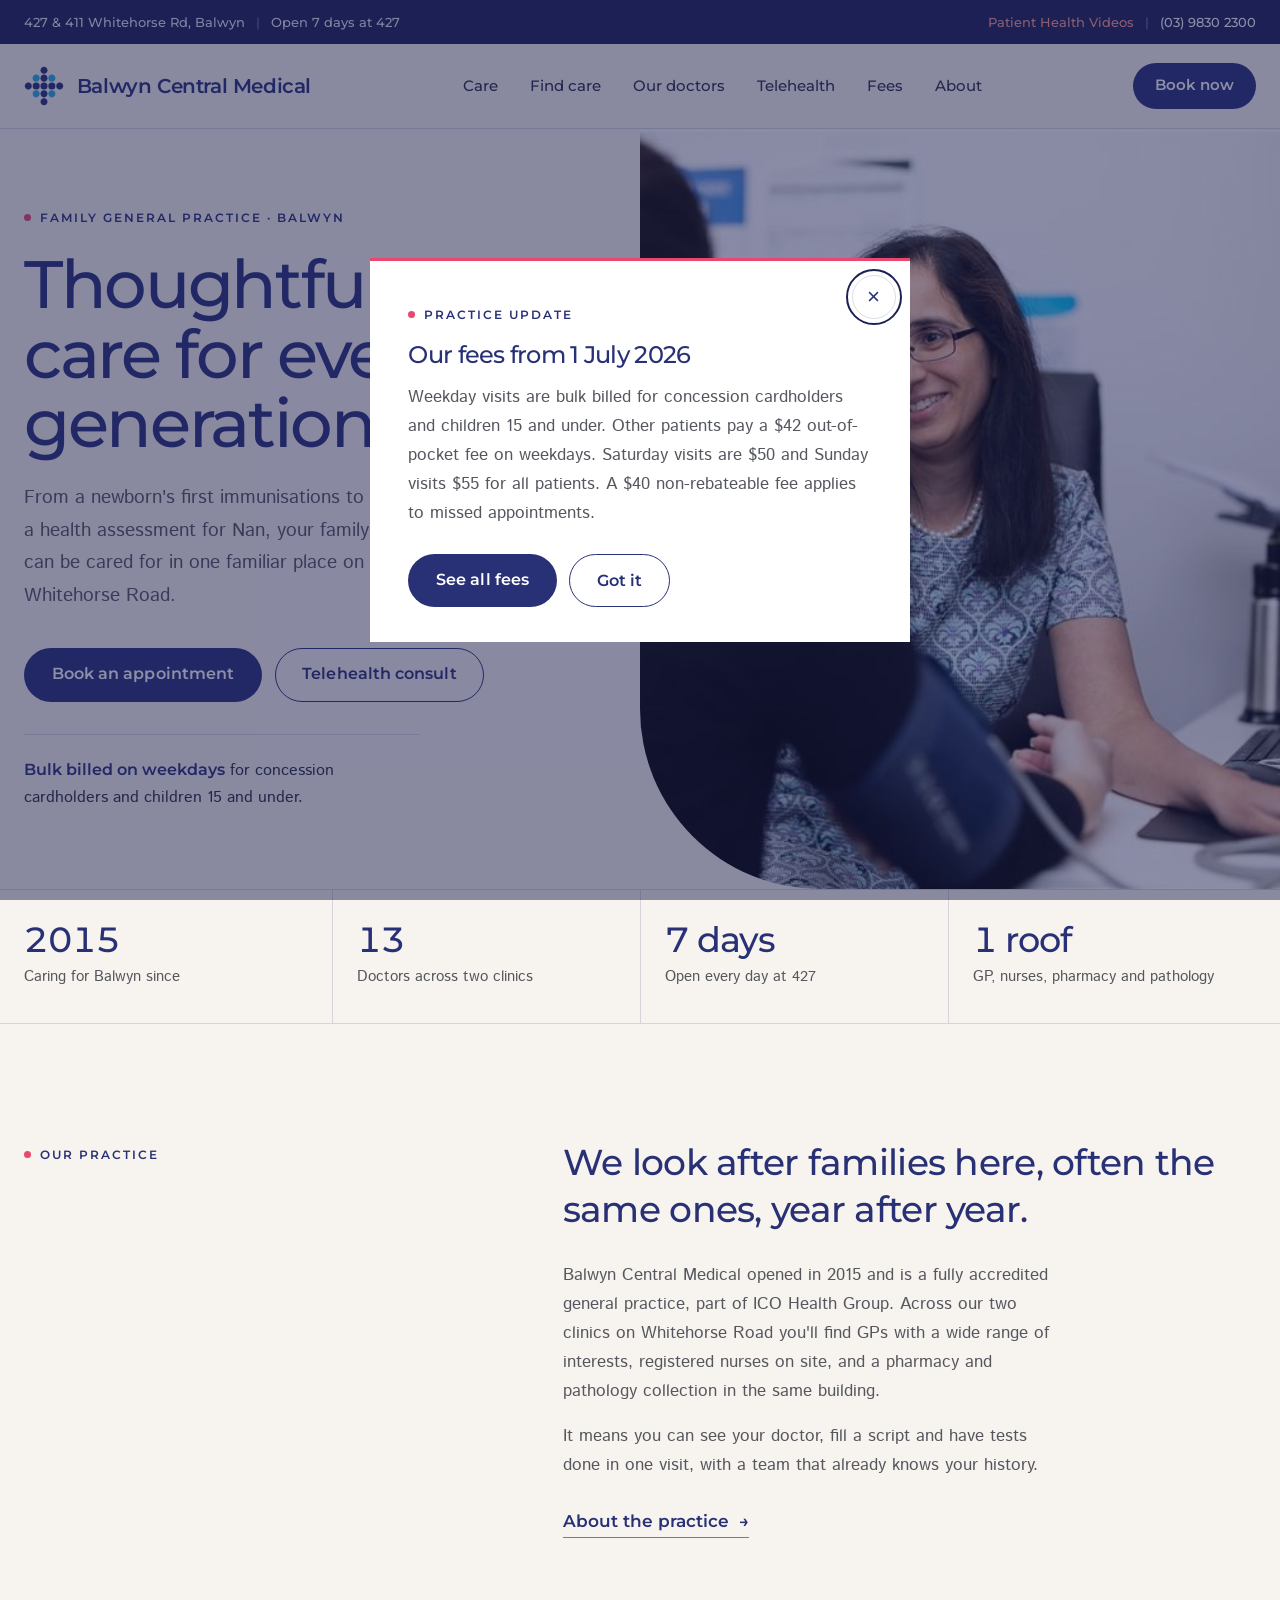
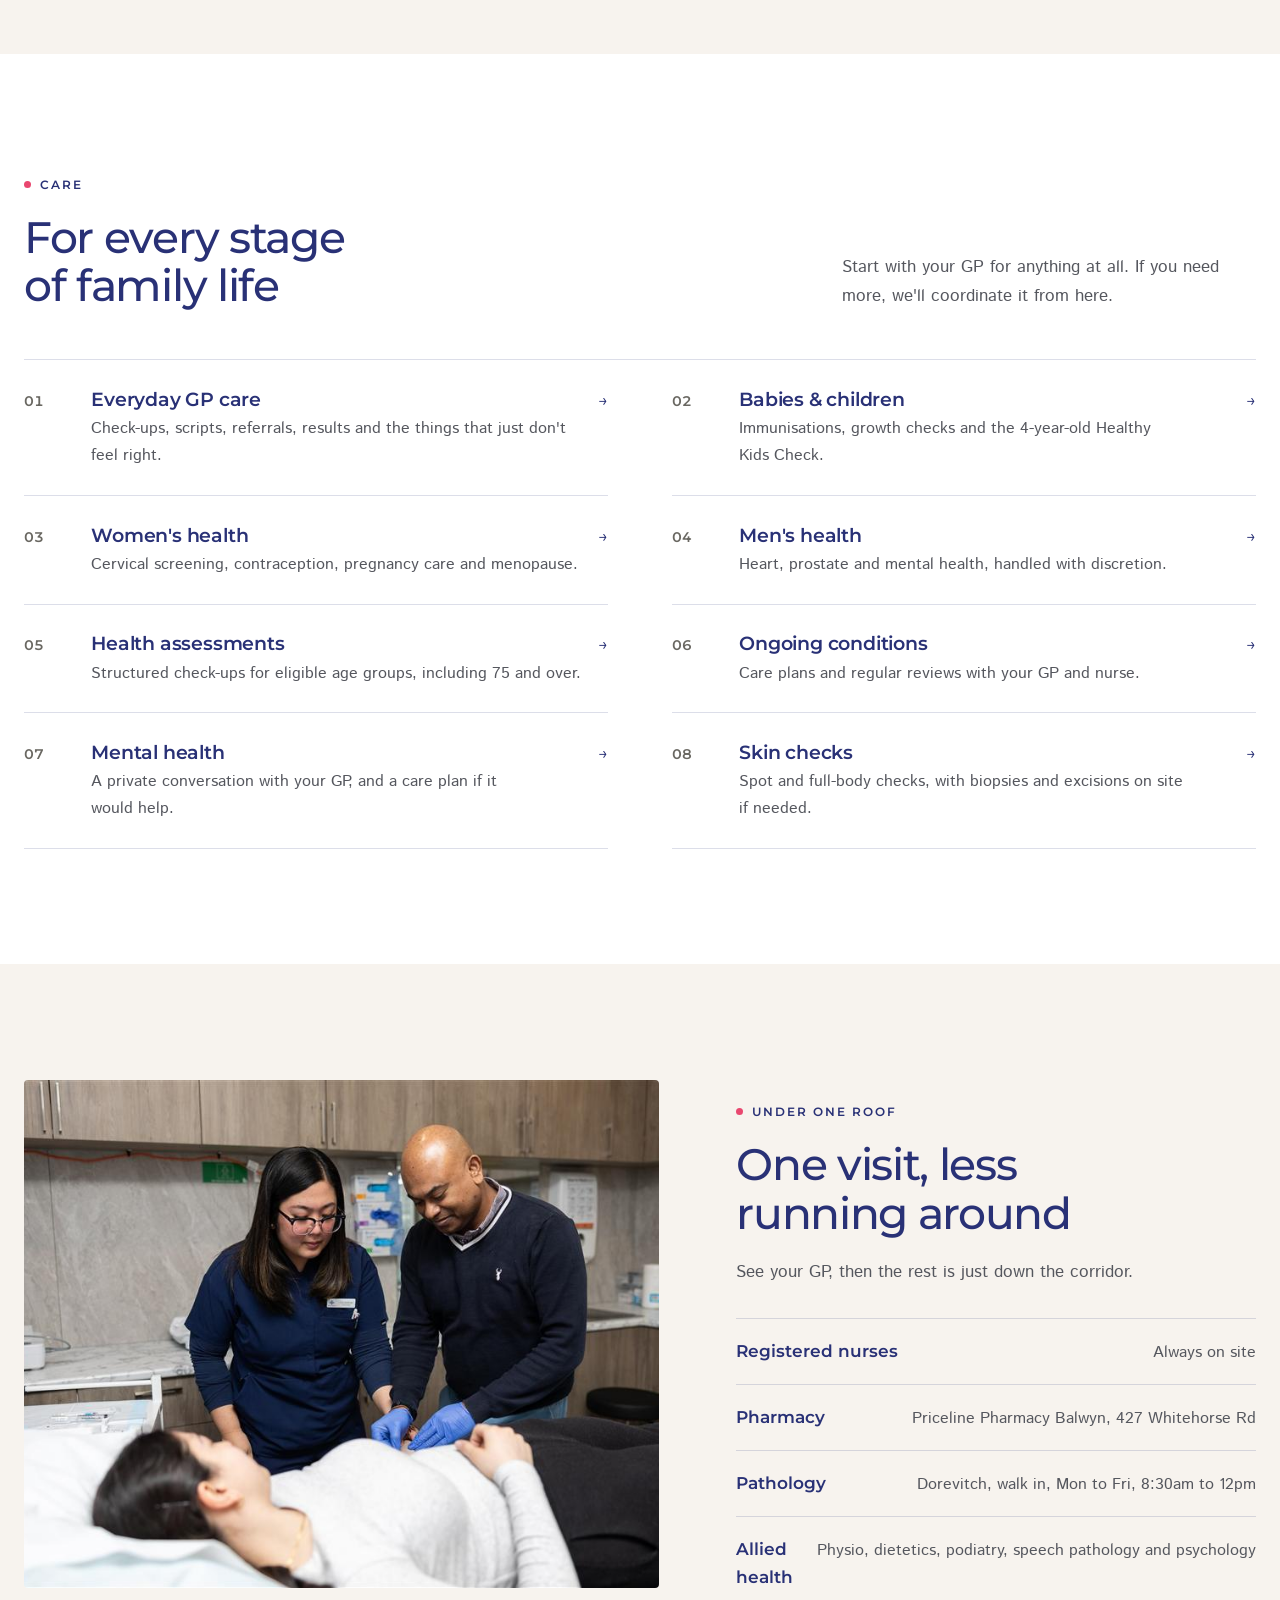
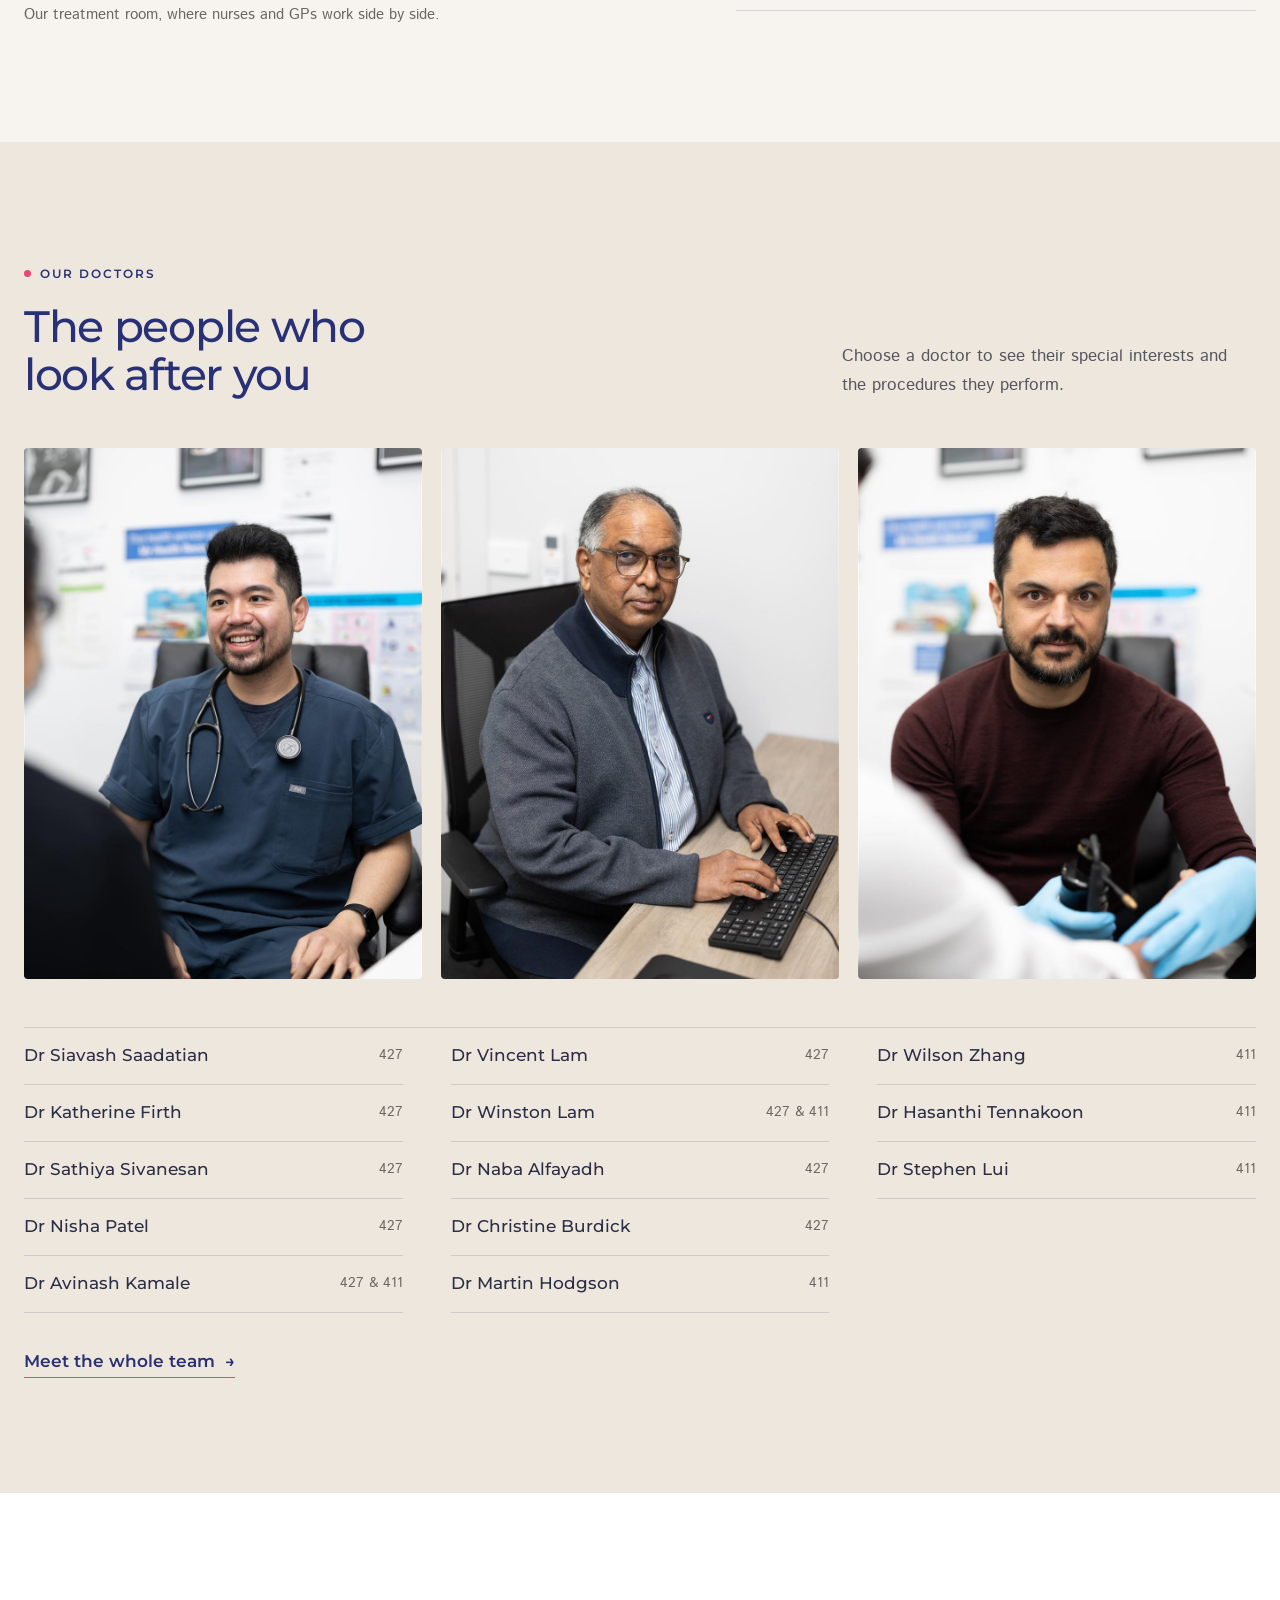
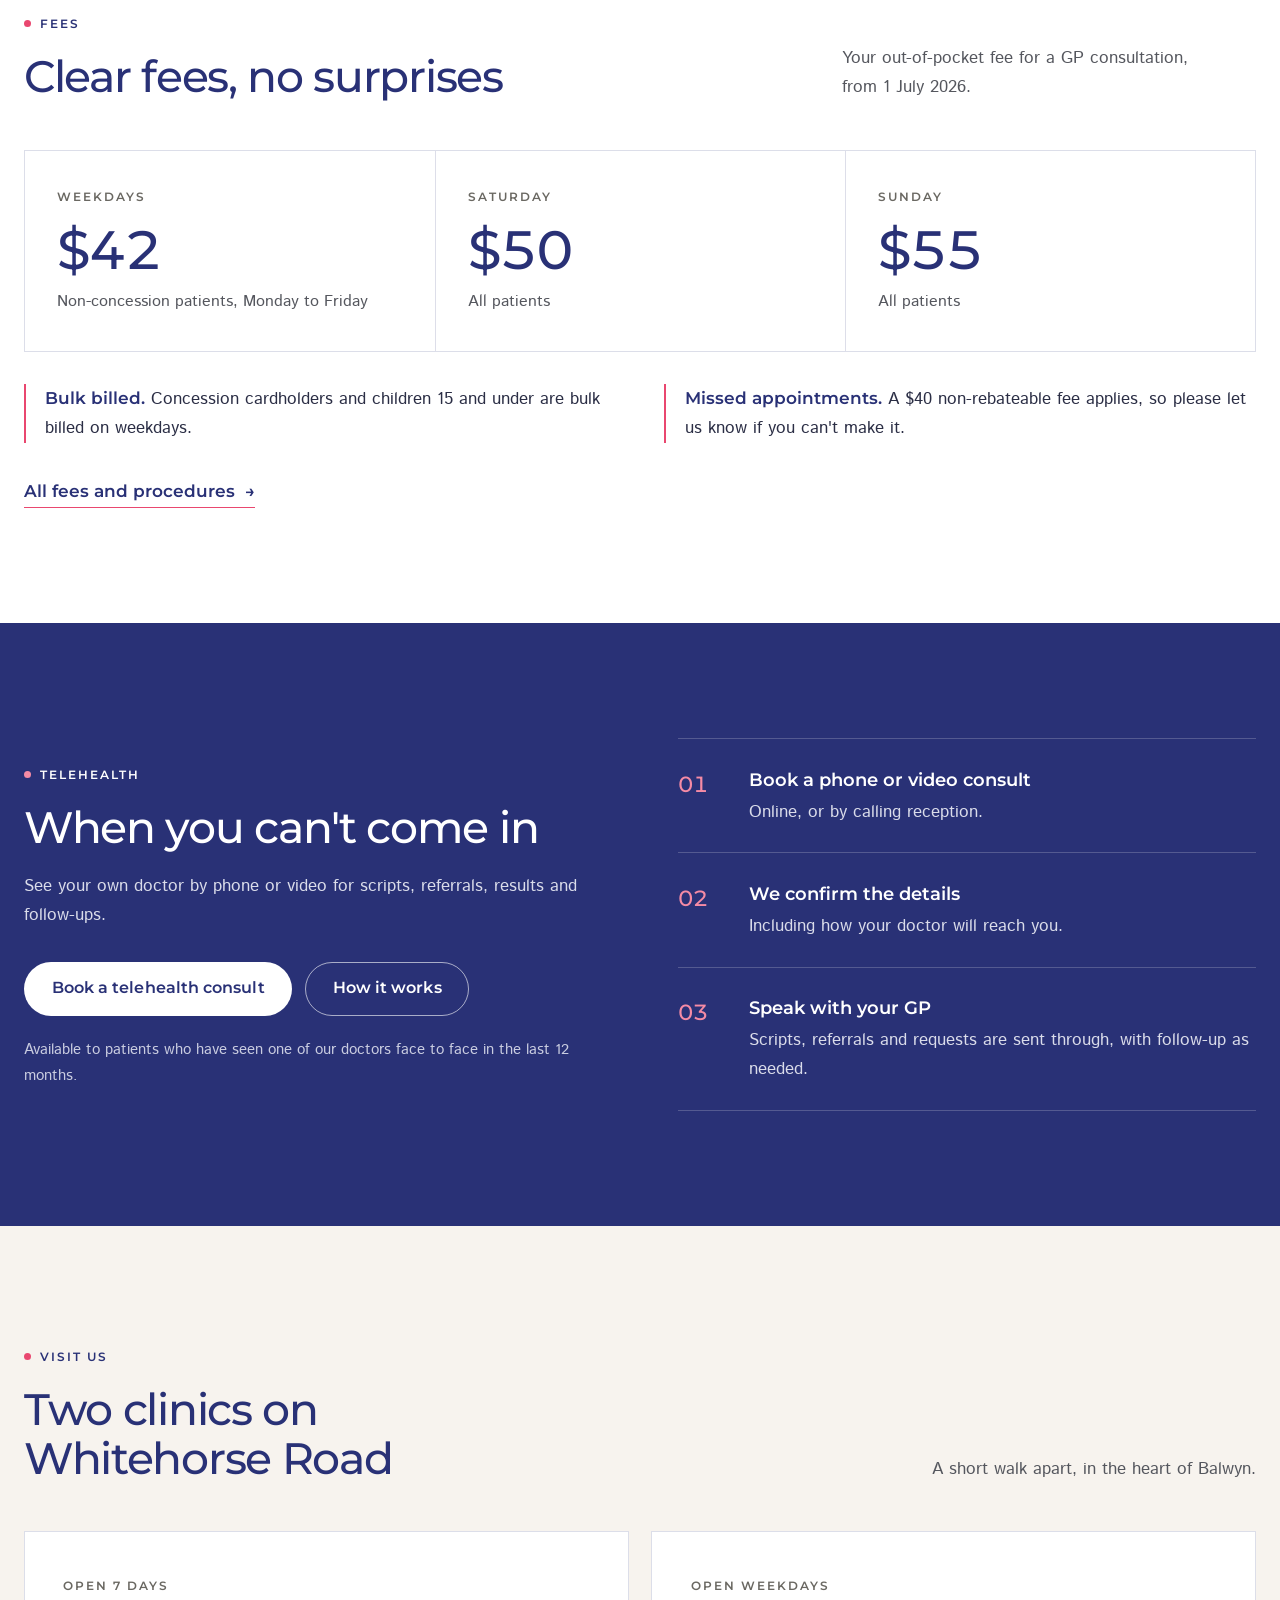
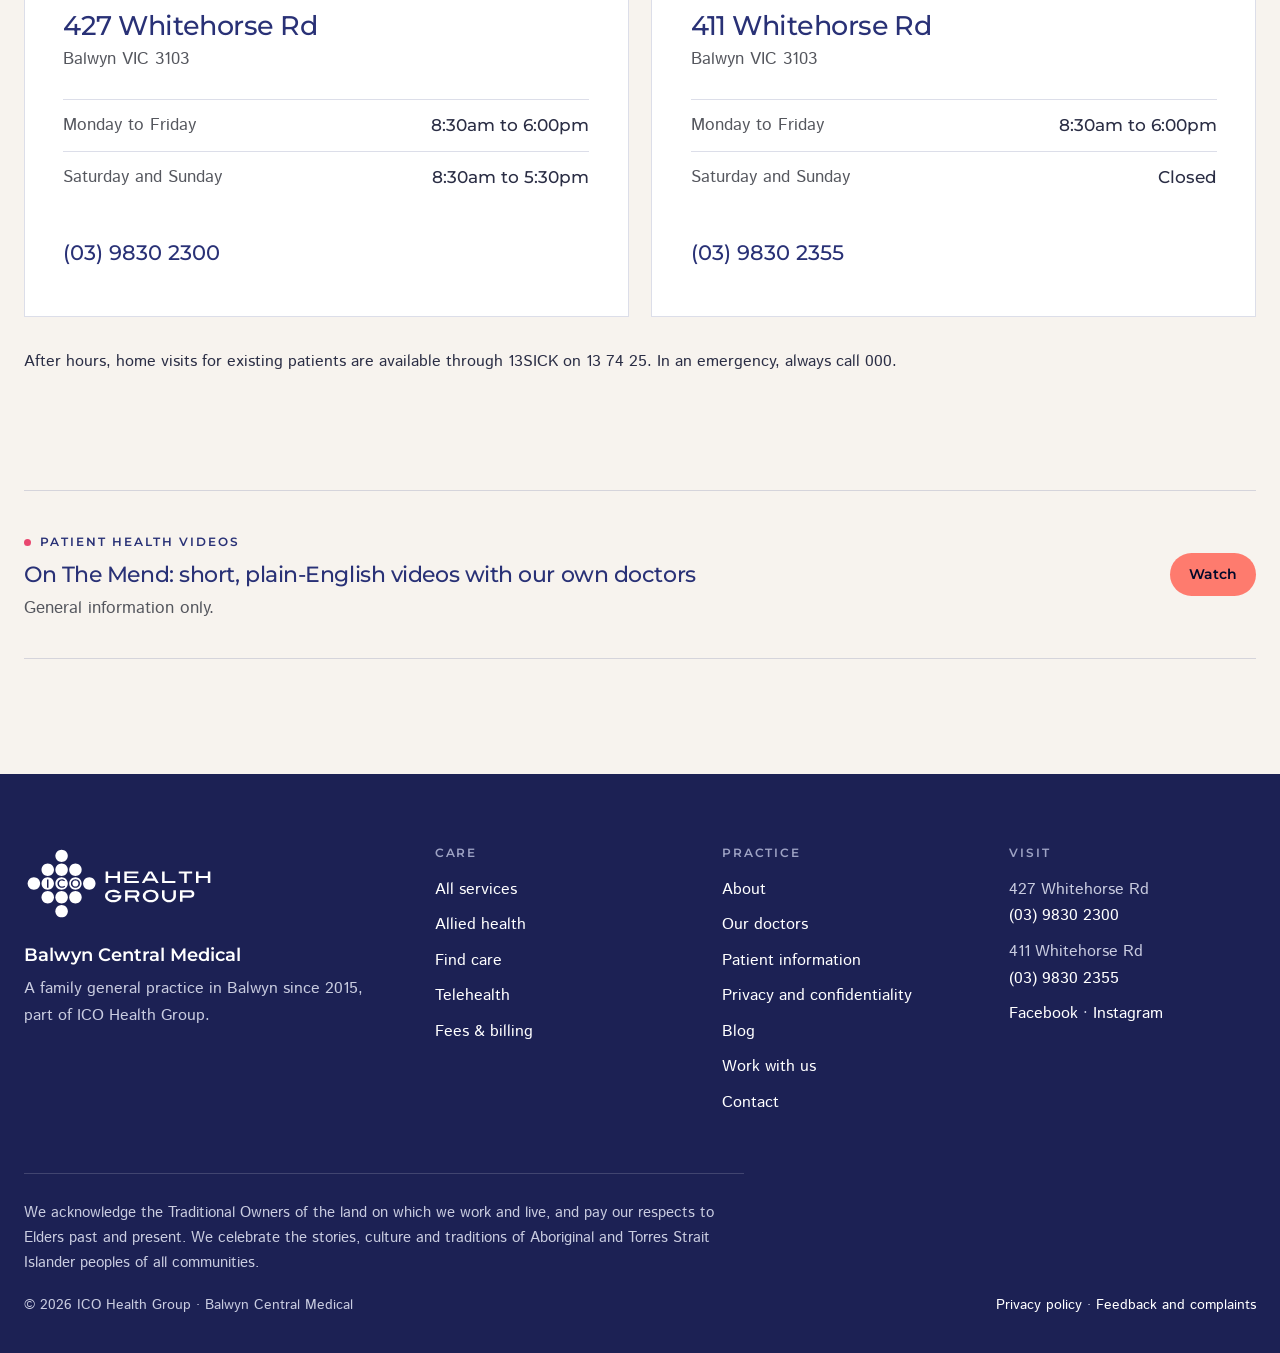
==== index.html @ 4a6b6518 "New pages, allied health booking, procedure accuracy and mobile polish - New pages: Allied health (H" ====
<!DOCTYPE html>
<html lang="en-AU">
<head>
<meta charset="UTF-8">
<meta name="viewport" content="width=device-width, initial-scale=1">
<meta name="theme-color" content="#F7F3EE">
<meta name="robots" content="noindex, nofollow">
<title>Balwyn Central Medical | Family general practice in Balwyn</title>
<meta name="description" content="A family general practice on Whitehorse Road, Balwyn, since 2015. GP care for every generation, with nurses, pharmacy and pathology under one roof.">
<link rel="icon" href="images/brand/bmc-mark.svg" type="image/svg+xml">
<link rel="preconnect" href="https://fonts.googleapis.com">
<link rel="preconnect" href="https://fonts.gstatic.com" crossorigin>
<link href="https://fonts.googleapis.com/css2?family=Montserrat:wght@500;600;700&family=Istok+Web:wght@400;700&display=swap" rel="stylesheet">
<link rel="stylesheet" href="site.css">
</head>
<body>
<a class="skip-link" href="#main">Skip to main content</a>

<div class="util">
  <div class="wrap">
    <span><span class="hide-sm">427 &amp; 411 Whitehorse Rd, Balwyn<span class="sep" aria-hidden="true">|</span></span>Open 7 days at 427</span>
    <span><a class="otm hide-sm" href="https://onthemendgp.com.au/episodes/?p=demo" target="_blank" rel="noopener">Patient Health Videos<span class="sr-only"> (opens in a new tab)</span></a><span class="sep hide-sm" aria-hidden="true">|</span><a href="tel:+61398302300">(03) 9830 2300</a></span>
  </div>
</div>

<header class="site">
  <div class="wrap nav">
    <a class="lockup" href="index.html">
      <img class="mark" src="images/brand/bmc-mark.svg" width="40" height="40" alt="">
      <span class="practice">Balwyn Central Medical</span>
    </a>
    <ul class="nav-links">
      <li class="has-drop"><a href="services.html">Care</a>
        <div class="drop"><div class="drop-col"><span class="drop-label">For your family</span><a href="services.html#gp">Everyday GP care</a><a href="services.html#svc-child">Babies &amp; children</a><a href="services.html#svc-womens">Women's health</a><a href="services.html#svc-mens">Men's health</a><a href="services.html#svc-health-assessment">Health assessments</a><a href="services.html#svc-chronic">Ongoing conditions</a><a href="services.html#svc-mental-health">Mental health</a><a href="services.html#skin">Skin checks</a></div>
        <div class="drop-col"><span class="drop-label">Under one roof</span><a href="services.html#nursing">Nursing</a><a href="services.html#pharmacy">Pharmacy</a><a href="services.html#pathology">Pathology</a><a href="allied-health.html">Allied health &amp; specialists</a><a href="services.html#procedures">Minor procedures</a><a href="services.html#afterhours">After hours</a></div></div></li>
      <li><a href="find-care.html">Find care</a></li>
      <li><a href="doctors.html">Our doctors</a></li>
      <li><a href="telehealth.html">Telehealth</a></li>
      <li><a href="fees.html">Fees</a></li>
      <li class="has-drop"><a href="about.html">About</a>
        <div class="drop small"><a href="about.html">About the practice</a><a href="patient-information.html">Patient information</a><a href="blog.html">Blog</a><a href="careers.html">Work with us</a><a href="contact.html">Contact</a></div></li>
    </ul>
    <div class="nav-cta">
      <a class="btn btn-primary" href="https://balwyncentralmedical.com.au/balwyn-central-medical-booking/">Book now</a>
      <button class="burger" id="burger" type="button" aria-label="Open menu" aria-expanded="false" aria-controls="mobileMenu"><span></span></button>
    </div>
  </div>
</header>

<div class="mm-overlay" id="mmOverlay"></div>
<div class="mobile-menu" id="mobileMenu" role="dialog" aria-modal="true" aria-label="Menu">
  <button class="mm-close" type="button" aria-label="Close menu">&times;</button>
  <nav>
    <a href="index.html" aria-current="page">Home</a>
    <div class="mm-group"><button type="button" aria-expanded="false">Care<span aria-hidden="true">+</span></button><div class="mm-sub"><span class="mm-label">For your family</span><a href="services.html#gp">Everyday GP care</a><a href="services.html#svc-child">Babies &amp; children</a><a href="services.html#svc-womens">Women's health</a><a href="services.html#svc-mens">Men's health</a><a href="services.html#svc-health-assessment">Health assessments</a><a href="services.html#svc-chronic">Ongoing conditions</a><a href="services.html#svc-mental-health">Mental health</a><a href="services.html#skin">Skin checks</a><span class="mm-label">Under one roof</span><a href="services.html#nursing">Nursing</a><a href="services.html#pharmacy">Pharmacy</a><a href="services.html#pathology">Pathology</a><a href="allied-health.html">Allied health &amp; specialists</a><a href="services.html#procedures">Minor procedures</a><a href="services.html#afterhours">After hours</a></div></div>
    <a href="find-care.html">Find care</a>
    <a href="doctors.html">Our doctors</a>
    <a href="telehealth.html">Telehealth</a>
    <a href="fees.html">Fees</a>
    <a href="about.html">About</a>
    <a href="patient-information.html">Patient information</a>
    <a href="blog.html">Blog</a>
    <a href="contact.html">Contact</a>
    <a class="btn btn-outline" href="telehealth.html">Book a telehealth consult</a>
    <a class="btn btn-primary" href="https://balwyncentralmedical.com.au/balwyn-central-medical-booking/">Book an appointment</a>
  </nav>
</div>

<main id="main" tabindex="-1">
  <!-- hero -->
  <section class="hero">
    <div class="hero-copy">
      <span class="eyebrow">Family general practice · Balwyn</span>
      <h1>Thoughtful care for every generation.</h1>
      <p class="lede">From a newborn's first immunisations to a health assessment for Nan, your family can be cared for in one familiar place on Whitehorse Road.</p>
      <div class="hero-actions">
        <a class="btn btn-primary" href="https://balwyncentralmedical.com.au/balwyn-central-medical-booking/">Book an appointment</a>
        <a class="btn btn-outline" href="telehealth.html">Telehealth consult</a>
      </div>
      <p class="hero-note"><span><b>Bulk billed on weekdays</b> for concession cardholders and children 15 and under.</span></p>
    </div>
    <div class="hero-photo">
      <img src="images/practice/bmc-193.jpg" srcset="images/practice/bmc-193-900.jpg 900w, images/practice/bmc-193.jpg 2000w" sizes="(max-width: 900px) 100vw, 50vw" width="2000" height="1333" fetchpriority="high" alt="A Balwyn Central Medical GP smiling as she checks a patient's blood pressure">
    </div>
  </section>

  <!-- facts -->
  <div class="facts">
    <div class="wrap">
      <div class="fact"><div class="n">2015</div><div class="l">Caring for Balwyn since</div></div>
      <div class="fact"><div class="n" id="docCount"></div><div class="l">Doctors across two clinics</div></div>
      <div class="fact"><div class="n">7 days</div><div class="l">Open every day at 427</div></div>
      <div class="fact"><div class="n">1 roof</div><div class="l">GP, nurses, pharmacy and pathology</div></div>
    </div>
  </div>

  <!-- intro -->
  <section class="section">
    <div class="wrap intro">
      <div class="reveal">
        <span class="eyebrow">Our practice</span>
      </div>
      <div class="reveal">
        <p class="statement">We look after families here, often the same ones, year after year.</p>
        <div class="body" style="margin-top:1.8rem">
          <p>Balwyn Central Medical opened in 2015 and is a fully accredited general practice, part of ICO Health Group. Across our two clinics on Whitehorse Road you'll find GPs with a wide range of interests, registered nurses on site, and a pharmacy and pathology collection in the same building.</p>
          <p>It means you can see your doctor, fill a script and have tests done in one visit, with a team that already knows your history.</p>
        </div>
        <p style="margin-top:1.8rem"><a class="arrow-link" href="about.html">About the practice <span aria-hidden="true">→</span></a></p>
      </div>
    </div>
  </section>

  <!-- care -->
  <section class="section paper">
    <div class="wrap">
      <div class="sec-head reveal">
        <div><span class="eyebrow">Care</span><h2>For every stage of family life</h2></div>
        <p>Start with your GP for anything at all. If you need more, we'll coordinate it from here.</p>
      </div>
      <div class="care">
        <a href="services.html#gp"><span class="num">01</span><div><h3>Everyday GP care</h3><p>Check-ups, scripts, referrals, results and the things that just don't feel right.</p></div><span class="go" aria-hidden="true">→</span></a>
        <a href="services.html#svc-child"><span class="num">02</span><div><h3>Babies &amp; children</h3><p>Immunisations, growth checks and the 4-year-old Healthy Kids Check.</p></div><span class="go" aria-hidden="true">→</span></a>
        <a href="services.html#svc-womens"><span class="num">03</span><div><h3>Women's health</h3><p>Cervical screening, contraception, pregnancy care and menopause.</p></div><span class="go" aria-hidden="true">→</span></a>
        <a href="services.html#svc-mens"><span class="num">04</span><div><h3>Men's health</h3><p>Heart, prostate and mental health, handled with discretion.</p></div><span class="go" aria-hidden="true">→</span></a>
        <a href="services.html#svc-health-assessment"><span class="num">05</span><div><h3>Health assessments</h3><p>Structured check-ups for eligible age groups, including 75 and over.</p></div><span class="go" aria-hidden="true">→</span></a>
        <a href="services.html#svc-chronic"><span class="num">06</span><div><h3>Ongoing conditions</h3><p>Care plans and regular reviews with your GP and nurse.</p></div><span class="go" aria-hidden="true">→</span></a>
        <a href="services.html#svc-mental-health"><span class="num">07</span><div><h3>Mental health</h3><p>A private conversation with your GP, and a care plan if it would help.</p></div><span class="go" aria-hidden="true">→</span></a>
        <a href="services.html#skin"><span class="num">08</span><div><h3>Skin checks</h3><p>Spot and full-body checks, with biopsies and excisions on site if needed.</p></div><span class="go" aria-hidden="true">→</span></a>
      </div>
    </div>
  </section>

  <!-- under one roof -->
  <section class="section">
    <div class="wrap feature">
      <figure class="feature-media reveal" style="margin:0">
        <img src="images/practice/bmc-307.jpg" srcset="images/practice/bmc-307-900.jpg 900w, images/practice/bmc-307.jpg 2000w" sizes="(max-width: 900px) 100vw, 50vw" width="2000" height="1333" loading="lazy" alt="Practice nurse Geraldine and a GP working together with a patient in the treatment room">
        <figcaption>Our treatment room, where nurses and GPs work side by side.</figcaption>
      </figure>
      <div class="reveal">
        <span class="eyebrow">Under one roof</span>
        <h2>One visit, less running around</h2>
        <p>See your GP, then the rest is just down the corridor.</p>
        <ul class="ticklist">
          <li><b>Registered nurses</b><span>Always on site</span></li>
          <li><b>Pharmacy</b><span>Priceline Pharmacy Balwyn, 427 Whitehorse Rd</span></li>
          <li><b>Pathology</b><span>Dorevitch, walk in, Mon to Fri, 8:30am to 12pm</span></li>
          <li><b>Allied health</b><span>Physio, dietetics, podiatry, speech pathology and psychology</span></li>
        </ul>
      </div>
    </div>
  </section>

  <!-- doctors -->
  <section class="section sand">
    <div class="wrap">
      <div class="sec-head reveal">
        <div><span class="eyebrow">Our doctors</span><h2>The people who look after you</h2></div>
        <p>Choose a doctor to see their special interests and the procedures they perform.</p>
      </div>
      <div class="portraits reveal">
        <img src="images/practice/bmc-220.jpg" srcset="images/practice/bmc-220-900.jpg 900w, images/practice/bmc-220.jpg 2000w" sizes="(max-width: 900px) 100vw, 50vw" width="2000" height="3000" loading="lazy" alt="One of our GPs smiling during a consultation">
        <img src="images/practice/bmc-302.jpg" srcset="images/practice/bmc-302-900.jpg 900w, images/practice/bmc-302.jpg 2000w" sizes="(max-width: 900px) 100vw, 50vw" width="2000" height="3000" loading="lazy" alt="One of our GPs at his desk">
        <img src="images/practice/bmc-190.jpg" srcset="images/practice/bmc-190-900.jpg 900w, images/practice/bmc-190.jpg 2000w" sizes="(max-width: 900px) 100vw, 50vw" width="2000" height="3000" loading="lazy" alt="One of our GPs during a skin examination">
      </div>
      <ul class="doc-list reveal" id="docList"></ul>
      <p style="margin-top:2.2rem"><a class="arrow-link" href="doctors.html">Meet the whole team <span aria-hidden="true">→</span></a></p>
    </div>
  </section>

  <!-- fees -->
  <section class="section paper">
    <div class="wrap">
      <div class="sec-head reveal">
        <div><span class="eyebrow">Fees</span><h2>Clear fees, no surprises</h2></div>
        <p>Your out-of-pocket fee for a GP consultation, from <span data-fee="effective" class="nowrap"></span>.</p>
      </div>
      <div class="pricing reveal" id="feeCards"></div>
      <div class="price-notes reveal">
        <p><b>Bulk billed.</b> <span id="feeBulk"></span></p>
        <p><b>Missed appointments.</b> A <span data-fee="noShow"></span> non-rebateable fee applies, so please let us know if you can't make it.</p>
      </div>
      <p style="margin-top:2.2rem"><a class="arrow-link" href="fees.html">All fees and procedures <span aria-hidden="true">→</span></a></p>
    </div>
  </section>

  <!-- telehealth -->
  <section class="section dark">
    <div class="wrap tele">
      <div class="reveal">
        <span class="eyebrow">Telehealth</span>
        <h2>When you can't come in</h2>
        <p>See your own doctor by phone or video for scripts, referrals, results and follow-ups.</p>
        <div class="actions">
          <a class="btn btn-light" href="telehealth.html">Book a telehealth consult</a>
          <a class="btn btn-ghost-light" href="telehealth.html#main">How it works</a>
        </div>
        <small>Available to patients who have seen one of our doctors face to face in the last 12 months.</small>
      </div>
      <ol class="steps reveal">
        <li><span class="n" aria-hidden="true">01</span><span><b>Book a phone or video consult</b>Online, or by calling reception.</span></li>
        <li><span class="n" aria-hidden="true">02</span><span><b>We confirm the details</b>Including how your doctor will reach you.</span></li>
        <li><span class="n" aria-hidden="true">03</span><span><b>Speak with your GP</b>Scripts, referrals and requests are sent through, with follow-up as needed.</span></li>
      </ol>
    </div>
  </section>

  <!-- visit -->
  <section class="section">
    <div class="wrap">
      <div class="sec-head reveal">
        <div><span class="eyebrow">Visit us</span><h2>Two clinics on Whitehorse Road</h2></div>
        <p>A short walk apart, in the heart of Balwyn.</p>
      </div>
      <div class="visit">
        <div class="loc reveal">
          <span class="status">Open 7 days</span>
          <h3>427 Whitehorse Rd</h3><p>Balwyn VIC 3103</p>
          <dl class="hours"><div><dt>Monday to Friday</dt><dd>8:30am to 6:00pm</dd></div><div><dt>Saturday and Sunday</dt><dd>8:30am to 5:30pm</dd></div></dl>
          <a class="phone" href="tel:+61398302300">(03) 9830 2300</a>
        </div>
        <div class="loc reveal">
          <span class="status">Open weekdays</span>
          <h3>411 Whitehorse Rd</h3><p>Balwyn VIC 3103</p>
          <dl class="hours"><div><dt>Monday to Friday</dt><dd>8:30am to 6:00pm</dd></div><div><dt>Saturday and Sunday</dt><dd>Closed</dd></div></dl>
          <a class="phone" href="tel:+61398302355">(03) 9830 2355</a>
        </div>
      </div>
      <p class="after">After hours, home visits for existing patients are available through 13SICK on 13 74 25. In an emergency, always call 000.</p>
    </div>
  </section>

  <!-- on the mend -->
  <section class="section" style="padding-top:0">
    <div class="wrap">
      <a class="otm-line" href="https://onthemendgp.com.au/episodes/?p=demo" target="_blank" rel="noopener">
        <span><span class="eyebrow">Patient Health Videos</span><b>On The Mend: short, plain-English videos with our own doctors</b><span>General information only.</span></span>
        <span class="badge">Watch</span><span class="sr-only"> (opens in a new tab)</span>
      </a>
    </div>
  </section>
</main>

<footer class="site">
  <div class="wrap">
    <div class="foot">
      <div>
        <img class="ico-white" src="images/brand/ico-logo-horizontal-white.svg" width="190" height="75" alt="ICO Health Group">
        <p class="practice">Balwyn Central Medical</p>
        <p>A family general practice in Balwyn since 2015, part of ICO Health Group.</p>
      </div>
      <div><h2>Care</h2><nav aria-label="Care"><a href="services.html">All services</a><a href="allied-health.html">Allied health</a><a href="find-care.html">Find care</a><a href="telehealth.html">Telehealth</a><a href="fees.html">Fees &amp; billing</a></nav></div>
      <div><h2>Practice</h2><nav aria-label="Practice"><a href="about.html">About</a><a href="doctors.html">Our doctors</a><a href="patient-information.html">Patient information</a><a href="privacy.html">Privacy and confidentiality</a><a href="blog.html">Blog</a><a href="careers.html">Work with us</a><a href="contact.html">Contact</a></nav></div>
      <div><h2>Visit</h2><p>427 Whitehorse Rd<br><a href="tel:+61398302300">(03) 9830 2300</a></p><p>411 Whitehorse Rd<br><a href="tel:+61398302355">(03) 9830 2355</a></p><p><a href="https://facebook.com/BalwynCentralMedical">Facebook</a> · <a href="https://www.instagram.com/icohealthgroup/">Instagram</a></p></div>
    </div>
    <p class="ack">We acknowledge the Traditional Owners of the land on which we work and live, and pay our respects to Elders past and present. We celebrate the stories, culture and traditions of Aboriginal and Torres Strait Islander peoples of all communities.</p>
    <div class="foot-bottom"><span>© 2026 ICO Health Group · Balwyn Central Medical</span><span><a href="privacy.html">Privacy policy</a> · <a href="patient-information.html#feedback">Feedback and complaints</a></span></div>
  </div>
</footer>

<!-- fee-change popup (dismissible, once per browsing session) -->
<div class="policy-pop" id="policyPop" role="dialog" aria-modal="true" aria-labelledby="ppTitle">
  <div class="pp-backdrop" id="ppBackdrop"></div>
  <div class="pp-card">
    <button class="pp-close" id="ppClose" type="button" aria-label="Close">&times;</button>
    <span class="eyebrow">Practice update</span>
    <h2 id="ppTitle">Our fees from <span data-fee="effective"></span></h2>
    <p>Weekday visits are bulk billed for concession cardholders and children 15 and under. Other patients pay a <span data-fee="weekday"></span> out-of-pocket fee on weekdays. Saturday visits are <span data-fee="saturday"></span> and Sunday visits <span data-fee="sunday"></span> for all patients. A <span data-fee="noShow"></span> non-rebateable fee applies to missed appointments.</p>
    <div class="pp-actions">
      <a class="btn btn-primary" href="fees.html">See all fees</a>
      <button class="btn btn-outline" id="ppOk" type="button">Got it</button>
    </div>
  </div>
</div>
<script>
(function(){
  var seen = false;
  try { seen = !!sessionStorage.getItem('bcmPolicySeen'); } catch(e) {}
  if (seen) return;
  var pop = document.getElementById('policyPop');
  var lastFocus = null;
  function onKey(e){
    if (e.key === 'Escape') { close(); return; }
    if (window.bcmTrapTab) window.bcmTrapTab(pop, e);
  }
  function close(){
    if (!pop.classList.contains('open')) return;
    pop.classList.remove('open');
    document.body.style.overflow = '';
    document.removeEventListener('keydown', onKey);
    if (lastFocus && lastFocus.focus) lastFocus.focus();
  }
  setTimeout(function(){
    lastFocus = document.activeElement;
    pop.classList.add('open');
    document.body.style.overflow = 'hidden';
    try { sessionStorage.setItem('bcmPolicySeen','1'); } catch(e) {}
    document.addEventListener('keydown', onKey);
    document.getElementById('ppClose').focus();
  }, 800);
  ['ppClose','ppBackdrop','ppOk'].forEach(function(id){ document.getElementById(id).addEventListener('click', close); });
})();
</script>
<script src="data.js"></script>
<script src="main.js"></script>
<script>
/* doctors and fees from data.js (single source of truth) */
(function(){
  document.getElementById('docCount').textContent = DOCTORS.length;
  document.getElementById('docList').innerHTML = DOCTORS.map(function(d){
    return '<li><a href="find-care.html?doctor=' + d.id + '">' + d.name + '<small>' + d.sites.join(' &amp; ') + '</small></a></li>';
  }).join('');
  document.getElementById('feeCards').innerHTML = [
    ['Weekdays', BILLING_POLICY.weekday, 'Non-concession patients, Monday to Friday'],
    ['Saturday', BILLING_POLICY.saturday, 'All patients'],
    ['Sunday', BILLING_POLICY.sunday, 'All patients']
  ].map(function(c){
    return '<div class="price"><div class="day">' + c[0] + '</div><div class="amt">' + c[1] + '</div><div class="who">' + c[2] + '</div></div>';
  }).join('');
  document.getElementById('feeBulk').textContent = BILLING_POLICY.bulkBilled;
  var t = {effective: FEES_EFFECTIVE, noShow: BILLING_POLICY.noShow, weekday: BILLING_POLICY.weekday, saturday: BILLING_POLICY.saturday, sunday: BILLING_POLICY.sunday};
  document.querySelectorAll('[data-fee]').forEach(function(el){ el.textContent = t[el.getAttribute('data-fee')]; });
})();
</script>
</body>
</html>
---- site.css ----
/* ============================================================
   Balwyn Central Medical · Direction C "Considered"
   Premium family practice: warm linen, navy, pink as a fine accent,
   real photography, quiet layout. ICO Health Group design system.
   ============================================================ */
:root{
  --navy:#293176; --navy-deep:#1C2154;
  --pink:#E9476F; --pink-text:#C42E57; --pink-light:#F58BA5; /* tint of brand pink, for accents on navy */
  --sky:#26ABE3;
  --linen:#F7F3EE; --sand:#EEE7DE; --paper:#FFFFFF;
  --ink:#2B2E45; --copy:#55575E; --muted:#6A6862;
  --rule:rgba(41,49,118,.16);
  --nav-h:84px;
  --r:4px;
}
*{box-sizing:border-box}
html{scroll-behavior:smooth}
body{margin:0;background:var(--linen);color:var(--copy);font-family:"Istok Web",system-ui,sans-serif;font-size:17px;line-height:1.7;-webkit-font-smoothing:antialiased;overflow-x:hidden}
h1,h2,h3{font-family:"Montserrat",system-ui,sans-serif;color:var(--navy);margin:0;font-weight:500;letter-spacing:-.02em;line-height:1.12;text-wrap:balance}
h1{font-size:clamp(2.5rem,5.2vw,4.4rem);letter-spacing:-.035em;line-height:1.04}
h2{font-size:clamp(1.9rem,3.4vw,2.9rem);letter-spacing:-.03em}
h3{font-size:1.2rem;font-weight:600;letter-spacing:-.01em}
p{margin:0;text-wrap:pretty}
a{color:inherit}
img{max-width:100%;height:auto;display:block}
.wrap{width:min(1240px,calc(100% - 48px));margin:0 auto}
.sr-only{position:absolute;width:1px;height:1px;padding:0;margin:-1px;overflow:hidden;clip:rect(0,0,0,0);white-space:nowrap;border:0}
.skip-link{position:absolute;left:1rem;top:-120px;z-index:1000;background:var(--navy);color:#fff;font-family:"Montserrat";font-weight:600;padding:.8rem 1.3rem;text-decoration:none}
.skip-link:focus{top:0}
:focus-visible{outline:2px solid var(--navy-deep);outline-offset:4px}
.dark :focus-visible,footer.site :focus-visible{outline-color:#fff}
[tabindex="-1"]:focus{outline:none}
[id]{scroll-margin-top:calc(var(--nav-h) + 24px)}
a,button{touch-action:manipulation}

.eyebrow{display:inline-flex;align-items:center;gap:.7em;font-family:"Montserrat";font-size:.78rem;font-weight:600;letter-spacing:.16em;text-transform:uppercase;color:var(--navy)}
.eyebrow::before{content:"";width:7px;height:7px;border-radius:50%;background:var(--pink)}
.dark .eyebrow{color:#fff}

/* buttons: navy = book (design system cta), outline = telehealth */
.btn{display:inline-flex;align-items:center;justify-content:center;gap:.6em;min-height:52px;padding:.8em 1.7em;border-radius:999px;font-family:"Montserrat";font-weight:600;font-size:.98rem;letter-spacing:.005em;text-decoration:none;border:1.5px solid transparent;cursor:pointer;transition:background-color .25s ease,color .25s ease,border-color .25s ease;white-space:nowrap}
.btn-primary{background:var(--navy);color:#fff}
.btn-primary:hover{background:var(--navy-deep)}
.btn-outline{background:transparent;color:var(--navy);border-color:var(--navy)}
.btn-outline:hover{background:var(--navy);color:#fff}
.btn-light{background:#fff;color:var(--navy)}
.btn-light:hover{background:var(--linen)}
.btn-ghost-light{background:transparent;color:#fff;border-color:rgba(255,255,255,.6)}
.btn-ghost-light:hover{background:#fff;color:var(--navy)}
.arrow-link{display:inline-flex;align-items:center;gap:.6em;min-height:44px;font-family:"Montserrat";font-weight:600;color:var(--navy);text-decoration:none;border-bottom:1px solid var(--pink);padding-bottom:2px;min-height:0;line-height:1.6}
.arrow-link:hover{color:var(--pink-text)}
.arrow-link span{transition:transform .25s ease}
.arrow-link:hover span{transform:translateX(4px)}

/* utility bar */
.util{background:var(--navy-deep);color:#E6E7EF;font-family:"Montserrat";font-size:.82rem;font-weight:500}
.util .wrap{display:flex;justify-content:space-between;align-items:center;gap:1rem;min-height:44px;flex-wrap:wrap}
.util a{color:#fff;text-decoration:none;display:inline-flex;align-items:center;min-height:44px}
.util a:hover{text-decoration:underline}
.util .sep{opacity:.4;margin:0 .7rem}
.util .otm{color:#FE9A90}

/* header */
header.site{position:sticky;top:0;z-index:200;background:rgba(247,243,238,.94);backdrop-filter:blur(12px);border-bottom:1px solid var(--rule)}
.nav{display:flex;align-items:center;justify-content:space-between;gap:1.5rem;height:var(--nav-h)}
.lockup{display:flex;align-items:center;gap:1rem;text-decoration:none;min-height:48px}
.lockup .ico{height:40px;width:auto}
.lockup .ico-symbol{display:none;height:40px;width:40px}
.lockup .divider{width:1px;height:34px;background:var(--rule)}
.lockup .practice{font-family:"Montserrat";font-weight:600;font-size:1rem;color:var(--navy);line-height:1.15;letter-spacing:-.01em}
.nav-links{display:flex;gap:2rem;list-style:none;margin:0;padding:0;font-family:"Montserrat";font-weight:500;font-size:.95rem}
.nav-links>li{position:relative}
.nav-links>li>a{display:inline-flex;align-items:center;min-height:44px;text-decoration:none;color:var(--ink);background:linear-gradient(var(--pink),var(--pink)) left 78%/0 1px no-repeat;transition:background-size .3s ease}
.nav-links>li>a:hover,.nav-links>li>a[aria-current="page"]{background-size:100% 1px}
.drop{position:absolute;top:100%;left:-1.4rem;background:var(--paper);border:1px solid var(--rule);box-shadow:0 30px 60px -30px rgba(28,33,84,.35);padding:1.4rem;display:flex;gap:2rem;min-width:560px;opacity:0;visibility:hidden;transform:translateY(6px);transition:opacity .2s,transform .2s,visibility .2s}
.drop.small{min-width:240px;flex-direction:column;gap:0}
.has-drop:hover .drop,.has-drop:focus-within .drop{opacity:1;visibility:visible;transform:none}
.has-drop.drop-dismissed .drop{opacity:0;visibility:hidden}
.drop-col{flex:1;display:flex;flex-direction:column}
.drop-label{font-size:.72rem;letter-spacing:.16em;text-transform:uppercase;color:var(--muted);font-weight:600;padding:0 0 .7rem;border-bottom:1px solid var(--rule);margin-bottom:.5rem}
.drop a{padding:.45rem 0;font-size:.95rem;text-decoration:none;color:var(--ink)}
.drop a:hover{color:var(--pink-text)}
.nav-cta{display:flex;gap:.7rem;align-items:center}
.nav-cta .btn{min-height:46px;padding:.6em 1.4em;font-size:.92rem}
.burger{display:none;width:48px;height:48px;border:1px solid var(--rule);border-radius:50%;background:transparent;cursor:pointer;align-items:center;justify-content:center;flex:none}
.burger span,.burger span::before,.burger span::after{display:block;width:18px;height:1.5px;background:var(--navy);position:relative}
.burger span::before,.burger span::after{content:"";position:absolute;left:0}
.burger span::before{top:-6px}.burger span::after{top:6px}

/* mobile menu */
.mm-overlay{display:none;position:fixed;inset:0;background:rgba(28,33,84,.45);z-index:250}
.mm-overlay.open{display:block}
.mobile-menu{display:none;position:fixed;inset:0 0 0 auto;width:min(380px,90vw);background:var(--linen);z-index:300;padding:1.2rem 1.6rem 2rem;overflow-y:auto}
.mobile-menu.open{display:block}
.mm-close{float:right;width:48px;height:48px;border:1px solid var(--rule);background:transparent;border-radius:50%;font-size:1.5rem;color:var(--navy);cursor:pointer}
.mobile-menu nav{clear:both;padding-top:1.2rem;display:flex;flex-direction:column}
.mobile-menu nav>a,.mm-group>button{display:flex;justify-content:space-between;align-items:center;width:100%;min-height:56px;font-family:"Montserrat";font-weight:500;font-size:1.15rem;color:var(--navy);text-decoration:none;background:none;border:0;border-bottom:1px solid var(--rule);text-align:left;cursor:pointer;padding:0}
.mm-sub{display:none;flex-direction:column;padding:.4rem 0 .9rem}
.mm-group.open .mm-sub{display:flex}
.mm-sub a{padding:.55rem 0;text-decoration:none;color:var(--copy)}
.mm-label{font-family:"Montserrat";font-size:.72rem;font-weight:600;letter-spacing:.16em;text-transform:uppercase;color:var(--muted);margin-top:.8rem}
.mobile-menu .btn{width:100%;margin-top:1rem}
.mobile-menu :focus-visible{outline-offset:2px}

/* hero: split, photo bleeds to the right edge */
.hero{display:grid;grid-template-columns:minmax(0,1fr) minmax(0,1fr);min-height:min(760px,calc(100vh - 128px))}
.hero-copy{display:flex;flex-direction:column;justify-content:center;padding:clamp(3rem,6vw,6rem) clamp(1.5rem,5vw,5rem) clamp(3rem,6vw,6rem) max(24px,calc((100vw - 1240px)/2))}
.hero h1{margin:1.4rem 0 1.5rem;max-width:12ch}
.hero .lede{font-size:1.2rem;max-width:40ch;color:var(--copy)}
.hero-actions{display:flex;gap:.8rem;flex-wrap:wrap;margin:2.2rem 0 2rem}
.hero-note{display:flex;gap:.8rem;align-items:flex-start;padding-top:1.4rem;border-top:1px solid var(--rule);max-width:44ch;font-size:.98rem;color:var(--ink)}
.hero-note b{font-family:"Montserrat";font-weight:600;color:var(--navy)}
.hero-photo{position:relative;overflow:hidden;border-bottom-left-radius:180px}
.hero-photo img{width:100%;height:100%;object-fit:cover;object-position:60% 30%}

/* facts row */
.facts{border-top:1px solid var(--rule);border-bottom:1px solid var(--rule);background:var(--linen)}
.facts .wrap{display:grid;grid-template-columns:repeat(4,1fr)}
.fact{padding:2rem 1.5rem;border-left:1px solid var(--rule)}
.fact:first-child{border-left:0;padding-left:0}
.fact .n{font-family:"Montserrat";font-size:2.2rem;font-weight:500;color:var(--navy);letter-spacing:-.03em;line-height:1;font-variant-numeric:tabular-nums}
.fact .l{margin-top:.5rem;font-size:.95rem;color:var(--copy)}

/* sections */
.section{padding:clamp(4.5rem,9vw,8rem) 0}
.section.paper{background:var(--paper)}
.section.sand{background:var(--sand)}
.intro{display:grid;grid-template-columns:.8fr 1.2fr;gap:clamp(2rem,6vw,6rem);align-items:start}
.intro .statement{font-family:"Montserrat";font-weight:500;font-size:clamp(1.6rem,2.8vw,2.3rem);line-height:1.3;letter-spacing:-.02em;color:var(--navy)}
.intro .statement em{font-style:normal;color:var(--pink-text)}
.intro .body p+p{margin-top:1rem}
.intro .body{max-width:56ch}
.sec-head{display:flex;justify-content:space-between;align-items:flex-end;gap:2rem;margin-bottom:3rem;flex-wrap:wrap}
.sec-head h2{margin-top:1rem;max-width:18ch}
.sec-head p{max-width:46ch}

/* care list: editorial rows */
.care{display:grid;grid-template-columns:1fr 1fr;column-gap:4rem;border-top:1px solid var(--rule)}
.care a{display:grid;grid-template-columns:3.2rem 1fr auto;gap:1rem;align-items:baseline;padding:1.6rem 0;border-bottom:1px solid var(--rule);text-decoration:none}
.care .num{font-family:"Montserrat";font-size:.85rem;font-weight:600;color:var(--muted);font-variant-numeric:tabular-nums}
.care h3{margin-bottom:.3rem}
.care p{font-size:1rem}
.care .go{font-family:"Montserrat";color:var(--navy);transition:transform .25s ease,color .25s ease}
.care a:hover h3{color:var(--pink-text)}
.care a:hover .go{transform:translateX(4px);color:var(--pink-text)}

/* feature split */
.feature{display:grid;grid-template-columns:1.1fr .9fr;gap:clamp(2.5rem,6vw,6rem);align-items:center}
.feature.rev{grid-template-columns:.9fr 1.1fr}
.feature.rev .feature-media{order:2}
.feature-media{position:relative}
.feature-media img{width:100%;aspect-ratio:4/3.2;object-fit:cover;border-radius:var(--r)}
.feature-media figcaption{margin-top:.9rem;font-size:.92rem;color:var(--muted)}
.feature h2{margin:1rem 0 1.2rem}
.ticklist{list-style:none;padding:0;margin:2rem 0 0;border-top:1px solid var(--rule)}
.ticklist li{padding:1.1rem 0;border-bottom:1px solid var(--rule);display:grid;grid-template-columns:1fr auto;gap:1rem;align-items:baseline}
.ticklist b{font-family:"Montserrat";font-weight:600;color:var(--navy)}
.ticklist span{color:var(--copy);font-size:.98rem;text-align:right}

/* doctors */
.portraits{display:grid;grid-template-columns:repeat(3,1fr);gap:1.2rem;margin-bottom:3rem}
.portraits img{width:100%;aspect-ratio:3/4;object-fit:cover;border-radius:var(--r)}
.doc-list{columns:3;column-gap:3rem;list-style:none;padding:0;margin:0;border-top:1px solid var(--rule)}
.doc-list li{break-inside:avoid;border-bottom:1px solid var(--rule)}
.doc-list a{display:flex;justify-content:space-between;align-items:center;gap:1rem;min-height:56px;text-decoration:none;font-family:"Montserrat";font-weight:500;color:var(--ink)}
.doc-list a small{font-family:"Istok Web";font-size:.85rem;color:var(--muted);font-weight:400;text-align:right}
.doc-list a:hover{color:var(--pink-text)}

/* fees: pricing-table feel */
.pricing{display:grid;grid-template-columns:repeat(3,1fr);border:1px solid var(--rule);background:var(--paper)}
.price{padding:2.2rem 2rem;border-left:1px solid var(--rule)}
.price:first-child{border-left:0}
.price .day{font-family:"Montserrat";font-size:.78rem;font-weight:600;letter-spacing:.16em;text-transform:uppercase;color:var(--muted)}
.price .amt{font-family:"Montserrat";font-weight:500;font-size:3.4rem;letter-spacing:-.04em;color:var(--navy);line-height:1;margin:1rem 0 .7rem;font-variant-numeric:tabular-nums}
.price .who{font-size:.98rem}
.price-notes{display:grid;grid-template-columns:1fr 1fr;gap:3rem;margin-top:2rem}
.price-notes p{padding-left:1.2rem;border-left:2px solid var(--pink);color:var(--ink)}
.price-notes b{font-family:"Montserrat";font-weight:600;color:var(--navy)}

/* dark band (telehealth) */
.dark{background:var(--navy);color:#DADCEA}
.dark h2{color:#fff}
.tele{display:grid;grid-template-columns:1fr 1fr;gap:clamp(2.5rem,6vw,6rem);align-items:center}
.tele img{width:100%;aspect-ratio:4/3;object-fit:cover;object-position:50% 25%;border-radius:var(--r)}
.tele h2{margin:1rem 0 1.2rem}
.tele .actions{display:flex;gap:.8rem;flex-wrap:wrap;margin-top:2rem}
.tele small{display:block;margin-top:1.4rem;font-size:.95rem;color:#C9CCE0}

/* visit */
.visit{display:grid;grid-template-columns:1fr 1fr;gap:1.4rem}
.loc{background:var(--paper);padding:2.4rem;border:1px solid var(--rule)}
.loc .status{font-family:"Montserrat";font-size:.78rem;font-weight:600;letter-spacing:.16em;text-transform:uppercase;color:var(--muted)}
.loc h3{font-size:1.7rem;font-weight:500;letter-spacing:-.02em;margin:.7rem 0 .2rem}
.hours{margin:1.6rem 0;display:grid}
.hours div{display:flex;justify-content:space-between;gap:1rem;padding:.7rem 0;border-top:1px solid var(--rule)}
.hours dt{color:var(--copy)}
.hours dd{margin:0;font-family:"Montserrat";font-weight:500;color:var(--ink)}
.loc .phone{font-family:"Montserrat";font-weight:500;font-size:1.3rem;color:var(--navy);text-decoration:none;display:inline-flex;min-height:48px;align-items:center}
.loc .phone:hover{color:var(--pink-text)}
.after{margin-top:2rem;font-size:.98rem;color:var(--ink)}

/* on the mend */
.otm-line{display:flex;align-items:center;justify-content:space-between;gap:2rem;flex-wrap:wrap;padding:2.2rem 0;border-top:1px solid var(--rule);border-bottom:1px solid var(--rule);text-decoration:none}
.otm-line b{display:block;font-family:"Montserrat";font-weight:500;font-size:1.4rem;color:var(--navy);letter-spacing:-.02em}
.otm-line .badge{font-family:"Montserrat";font-weight:600;font-size:.85rem;background:#FE7B6E;color:#000829;padding:.7em 1.4em;border-radius:999px}
.otm-line:hover b{color:var(--pink-text)}

/* footer */
footer.site{background:var(--navy-deep);color:#C9CCE0;padding:4.5rem 0 2.2rem}
footer.site a{color:#fff;text-decoration:none}
footer.site a:hover{text-decoration:underline;text-underline-offset:4px}
.foot{display:grid;grid-template-columns:1.5fr 1fr 1fr 1fr;gap:2.5rem}
.foot .ico-white{width:190px;height:auto;margin-bottom:1.2rem}
.foot h2{font-size:.75rem;font-weight:600;letter-spacing:.16em;text-transform:uppercase;color:#9EA3C4;margin-bottom:1.1rem}
.foot nav a,.foot p{display:block;margin-bottom:.55rem;font-size:.98rem}
.foot .practice{font-family:"Montserrat";font-weight:600;color:#fff;font-size:1.1rem;margin-bottom:.4rem}
.ack{border-top:1px solid rgba(255,255,255,.16);margin-top:3rem;padding-top:1.6rem;font-size:.92rem;max-width:90ch}
.foot-bottom{display:flex;justify-content:space-between;flex-wrap:wrap;gap:1rem;margin-top:1.2rem;font-size:.88rem}

.reveal{opacity:0;transform:translateY(14px);transition:opacity .8s ease,transform .8s ease}
.reveal.in{opacity:1;transform:none}

@media(max-width:1120px){
  .nav-links{display:none}
  .burger{display:flex}
}
@media(max-width:900px){
  .hero{grid-template-columns:1fr;min-height:0}
  .hero-photo{order:-1;height:56vw;max-height:460px;border-bottom-left-radius:0}
  .hero-copy{padding:2.6rem 24px 3.4rem}
  .facts .wrap{grid-template-columns:1fr 1fr}
  .fact:nth-child(3){border-left:0;padding-left:0}
  .fact{border-top:1px solid var(--rule)}
  .fact:nth-child(-n+2){border-top:0}
  .intro,.feature,.feature.rev,.tele,.visit,.price-notes{grid-template-columns:1fr}
  .feature.rev .feature-media{order:0}
  .care{grid-template-columns:1fr}
  .care a:first-child+a{border-top:0}
  .doc-list{columns:2}
  .pricing{grid-template-columns:1fr}
  .price{border-left:0;border-top:1px solid var(--rule)}
  .price:first-child{border-top:0}
  .foot{grid-template-columns:1fr 1fr}
}
@media(max-width:600px){
  .wrap{width:calc(100% - 32px)}
  .hero-copy{padding:2.2rem 16px 3rem}
  body{font-size:16px}
  .util .hide-sm{display:none}
  .lockup .ico,.lockup .divider{display:none}
  .lockup .ico-symbol{display:block}
  .nav-cta .btn-primary{padding:.5em 1.1em}
  .nav{gap:.6rem}
  .portraits{grid-template-columns:1fr 1fr}
  .portraits img:last-child{display:none}
  .doc-list{columns:1}
  .ticklist li{grid-template-columns:1fr}
  .ticklist span{text-align:left}
  .foot{grid-template-columns:1fr}
  .fact{padding:1.4rem 1rem}
}
@media(prefers-reduced-motion:reduce){
  html{scroll-behavior:auto}
  *,*::before,*::after{transition:none!important;animation:none!important}
  .reveal{opacity:1;transform:none}
}

.nowrap{white-space:nowrap}
.doc-list a small{white-space:nowrap}
.dark .steps{list-style:none;margin:0;padding:0;border-top:1px solid rgba(255,255,255,.2)}
.dark .steps li{display:grid;grid-template-columns:3.4rem 1fr;gap:1rem;padding:1.6rem 0;border-bottom:1px solid rgba(255,255,255,.2)}
.dark .steps .n{font-family:"Montserrat";font-weight:500;font-size:1.4rem;color:var(--pink-light);font-variant-numeric:tabular-nums}
.dark .steps b{display:block;font-family:"Montserrat";font-weight:600;color:#fff;font-size:1.1rem;margin-bottom:.2rem}
.lockup .ico{height:46px}
.arrow-link{position:relative}
.arrow-link::after{content:"";position:absolute;left:0;right:0;top:-8px;bottom:-8px}
@media(max-width:900px){.hero-photo{height:max(300px,62vw)}}
.dark .eyebrow::before{background:var(--pink-light)}

/* header wordmark only (ICO logo lives in the footer) */
.lockup .practice{font-size:1.25rem;font-weight:600;letter-spacing:-.02em}
@media(max-width:600px){.lockup .practice{font-size:1.05rem;max-width:9.5em;line-height:1.15}}
@media(max-width:1000px){.util .hide-sm{display:none}}

/* ============================================================
   SHARED COMPONENTS FOR INNER PAGES
   ============================================================ */

/* interior page header */
.page-head{padding:clamp(3rem,7vw,6rem) 0 clamp(2.5rem,5vw,4rem);border-bottom:1px solid var(--rule)}
.page-head .crumbs{font-family:"Montserrat";font-size:.85rem;color:var(--muted);margin-bottom:1.6rem}
.page-head .crumbs a{color:var(--muted);text-decoration:none;display:inline-block;padding:.6rem 0}
.page-head .crumbs a:hover{color:var(--pink-text);text-decoration:underline}
.page-head .crumbs .sep{margin:0 .5rem;opacity:.6}
.page-head h1{margin:1.1rem 0 1.2rem;max-width:16ch}
.page-head .lede{font-size:1.2rem;max-width:52ch}
.page-head .actions{display:flex;gap:.8rem;flex-wrap:wrap;margin-top:2rem}
.page-head.split .wrap{display:grid;grid-template-columns:1.1fr .9fr;gap:clamp(2rem,6vw,5rem);align-items:end}
.page-head.split img{width:100%;aspect-ratio:4/3;object-fit:cover;border-radius:var(--r)}

/* readable text blocks */
.prose{max-width:62ch}
.prose p+p{margin-top:1rem}
.prose h2{margin:0 0 1.2rem}
.prose h3{margin:2rem 0 .6rem}
.lead-statement{font-family:"Montserrat";font-weight:500;font-size:clamp(1.5rem,2.6vw,2.1rem);line-height:1.3;letter-spacing:-.02em;color:var(--navy);max-width:28ch}
.two-col{display:grid;grid-template-columns:.8fr 1.2fr;gap:clamp(2rem,6vw,6rem);align-items:start}

/* quiet notice */
.notice{background:var(--paper);border:1px solid var(--rule);border-left:3px solid var(--pink);padding:1.6rem 1.8rem}
.notice h2,.notice h3{font-size:1.15rem;font-weight:600;letter-spacing:-.01em;margin-bottom:.5rem}

/* placeholders for content still to come */
.placeholder{background:#FFF6DC;border:1px dashed #B8902F;padding:.05em .4em;color:#5C4A16;font-size:.95em}

/* simple card grid */
.cards{display:grid;grid-template-columns:repeat(3,1fr);gap:1.4rem}
.cards.four{grid-template-columns:repeat(4,1fr)}
.card{background:var(--paper);border:1px solid var(--rule);padding:2rem;display:flex;flex-direction:column;gap:.6rem}
.card .k{font-family:"Montserrat";font-size:.78rem;font-weight:600;letter-spacing:.16em;text-transform:uppercase;color:var(--muted)}
.card h3{font-size:1.25rem}
.card .arrow-link{margin-top:auto;align-self:flex-start}
a.card{text-decoration:none;transition:border-color .25s ease}
a.card:hover{border-color:var(--navy)}
a.card:hover h3{color:var(--pink-text)}

/* fee tables */
.table-wrap{overflow-x:auto;border:1px solid var(--rule);background:var(--paper)}
.ftable{width:100%;border-collapse:collapse;font-size:1rem}
.ftable th{text-align:left;font-family:"Montserrat";font-size:.78rem;font-weight:600;letter-spacing:.12em;text-transform:uppercase;color:var(--muted);padding:1rem 1.4rem;border-bottom:1px solid var(--rule);white-space:nowrap}
.ftable td{padding:1rem 1.4rem;border-bottom:1px solid var(--rule);color:var(--ink)}
.ftable tr:last-child td{border-bottom:0}
.ftable td.amt{font-family:"Montserrat";font-weight:500;color:var(--navy);white-space:nowrap;font-variant-numeric:tabular-nums}

/* faq accordion (main.js toggles .open on .faq-item) */
.faq{border-top:1px solid var(--rule);max-width:860px}
.faq-item{border-bottom:1px solid var(--rule)}
.faq-q{width:100%;display:flex;justify-content:space-between;align-items:center;gap:1.5rem;min-height:64px;padding:1.1rem 0;background:none;border:0;text-align:left;cursor:pointer;font-family:"Montserrat";font-weight:500;font-size:1.12rem;color:var(--navy);letter-spacing:-.01em}
.faq-q:hover{color:var(--pink-text)}
.faq-q .plus{flex:none;width:18px;height:18px;position:relative}
.faq-q .plus::before,.faq-q .plus::after{content:"";position:absolute;left:50%;top:50%;background:currentColor;transform:translate(-50%,-50%)}
.faq-q .plus::before{width:18px;height:1.5px}
.faq-q .plus::after{width:1.5px;height:18px;transition:transform .3s ease}
.faq-item.open .plus::after{transform:translate(-50%,-50%) scaleY(0)}
.faq-a{max-height:0;overflow:hidden;visibility:hidden;transition:max-height .35s ease,visibility .35s}
.faq-item.open .faq-a{visibility:visible}
.faq-a p{padding:0 0 1.4rem;max-width:68ch}
.faq-q:focus-visible{outline-offset:-2px}

/* forms */
.form-grid{display:grid;grid-template-columns:1fr 1fr;gap:1.2rem 1.4rem}
.field{display:flex;flex-direction:column;gap:.45rem}
.field.full{grid-column:1/-1}
.field label{font-family:"Montserrat";font-size:.9rem;font-weight:600;color:var(--navy)}
.field input,.field select,.field textarea{font:inherit;font-size:1rem;color:var(--ink);background:var(--paper);border:1px solid rgba(41,49,118,.35);border-radius:var(--r);padding:.85rem 1rem;min-height:50px}
.field input:focus,.field select:focus,.field textarea:focus{outline:2px solid var(--navy);outline-offset:1px;border-color:var(--navy)}
.form-note{font-size:.95rem;color:var(--muted);margin-top:1rem}
.form-thanks{margin-top:1.2rem;padding:1rem 1.2rem;background:var(--paper);border-left:3px solid var(--pink);color:var(--ink);font-weight:700}

/* doctor cards */
.doc-grid{display:grid;grid-template-columns:repeat(4,1fr);gap:1.4rem}
.doc-card{display:flex;flex-direction:column;text-decoration:none;background:var(--paper);border:1px solid var(--rule);transition:border-color .25s ease}
.doc-card:hover{border-color:var(--navy)}
.doc-card .ph{aspect-ratio:1/1;background:var(--sand);display:flex;align-items:center;justify-content:center;font-family:"Montserrat";font-weight:500;font-size:2.4rem;color:var(--navy);letter-spacing:-.02em;position:relative}
.doc-card .ph small{position:absolute;bottom:.8rem;left:0;right:0;text-align:center;font-family:"Istok Web";font-size:.85rem;color:var(--muted);letter-spacing:0}
.doc-card .info{padding:1.2rem 1.3rem 1.4rem;display:flex;flex-direction:column;gap:.3rem}
.doc-card h3{font-size:1.1rem}
.doc-card:hover h3{color:var(--pink-text)}
.doc-card .meta{font-size:.92rem;color:var(--muted)}
.doc-card .interests{font-size:.95rem;color:var(--copy)}
.tag-tele{align-self:flex-start;font-family:"Montserrat";font-size:.78rem;font-weight:600;color:var(--navy);border:1px solid var(--rule);border-radius:999px;padding:.25em .8em;margin-top:.3rem}

/* service journeys (services page, rendered from data.js) */
.svc-list{display:grid;gap:1.4rem}
.svc-detail{background:var(--paper);border:1px solid var(--rule);padding:clamp(1.6rem,3vw,2.4rem)}
.sd-head{display:flex;justify-content:space-between;align-items:flex-start;gap:1rem 2rem;flex-wrap:wrap;padding-bottom:1.4rem;margin-bottom:1.6rem;border-bottom:1px solid var(--rule)}
.sd-head .k{font-family:"Montserrat";font-size:.78rem;font-weight:600;letter-spacing:.16em;text-transform:uppercase;color:var(--muted)}
.sd-head h3{font-size:1.45rem;font-weight:500;letter-spacing:-.02em;margin-top:.4rem}
.sd-cta{display:flex;gap:.6rem;flex-wrap:wrap}
.sd-cta .btn{min-height:46px;padding:.55em 1.3em;font-size:.92rem}
.sd-blurb{max-width:72ch;margin-bottom:1.8rem}
.sd-body{display:grid;grid-template-columns:1.1fr .9fr;gap:2.4rem}
.sd-col h4{font-family:"Montserrat";font-size:.78rem;font-weight:600;letter-spacing:.16em;text-transform:uppercase;color:var(--muted);margin:0 0 1rem}
.sd-note{margin-top:1.2rem;padding:1rem 1.2rem;background:var(--linen);border-left:3px solid var(--pink);font-size:.98rem;color:var(--ink)}

/* journey stepper (data.js journeyHTML) */
.journey{position:relative;padding-left:1.8rem;border-left:1px solid var(--rule);margin-left:.4rem}
.jstep{position:relative;padding-bottom:1.3rem}
.jstep:last-child{padding-bottom:0}
.jstep::before{content:"";position:absolute;left:calc(-1.8rem - 5px);top:.45rem;width:9px;height:9px;border-radius:50%;background:var(--navy)}
.jstep.nurse::before{background:var(--pink)}
.jstep.collector::before,.jstep.employer::before{background:var(--sky)}
.jwho{font-family:"Montserrat";font-weight:600;color:var(--navy);display:flex;align-items:center;gap:.6rem;flex-wrap:wrap}
.jtime{font-family:"Istok Web";font-weight:400;font-size:.88rem;color:var(--muted)}
.jwhat{font-size:.98rem;margin-top:.2rem}
.jwhat strong{color:var(--ink)}

/* reasons list (data.js reasonsHTML) */
.reasons{list-style:none;padding:0;margin:0;border-top:1px solid var(--rule)}
.reasons li{display:flex;gap:.8rem;align-items:flex-start;padding:.8rem 0;border-bottom:1px solid var(--rule);font-size:.98rem}
.reasons svg{flex:none;color:var(--pink-text);margin-top:4px}

/* find care tool */
.fc-tools{position:sticky;top:var(--nav-h);z-index:50;background:rgba(247,243,238,.96);backdrop-filter:blur(10px);border-bottom:1px solid var(--rule);padding:1.2rem 0}
.fc-searchbar{display:flex;align-items:center;gap:.7rem;background:var(--paper);border:1px solid rgba(41,49,118,.35);border-radius:999px;padding:.35rem .4rem .35rem 1.2rem;max-width:680px;margin:0 auto}
.fc-searchbar:focus-within{outline:2px solid var(--navy);outline-offset:1px}
.fc-searchbar svg{flex:none;color:var(--navy)}
.fc-searchbar input{flex:1;min-width:0;border:0;outline:none;background:transparent;font:inherit;font-size:1.05rem;color:var(--ink);min-height:46px}
.fc-clear{display:none;width:44px;height:44px;border-radius:50%;border:0;background:var(--linen);color:var(--navy);font-size:1.3rem;cursor:pointer}
.fc-clear.show{display:block}
.fc-tabs{display:flex;gap:.5rem;justify-content:center;flex-wrap:wrap;margin-top:1rem}
.fc-tab{min-height:44px;padding:0 1.2rem;border-radius:999px;border:1px solid var(--rule);background:transparent;font-family:"Montserrat";font-weight:500;font-size:.92rem;color:var(--ink);cursor:pointer}
.fc-tab:hover{border-color:var(--navy)}
.fc-tab.active{background:var(--navy);border-color:var(--navy);color:#fff}
.fc-count{text-align:center;color:var(--muted);margin:2rem 0 1.4rem}
.fc-grid{display:grid;grid-template-columns:repeat(3,1fr);gap:1.2rem}
.fc-card{display:flex;flex-direction:column;gap:.5rem;text-align:left;background:var(--paper);border:1px solid var(--rule);padding:1.5rem;cursor:pointer;font:inherit;color:inherit;transition:border-color .25s ease}
.fc-card:hover{border-color:var(--navy)}
.fc-card:hover .fc-title{color:var(--pink-text)}
.fc-kind{align-self:flex-start;font-family:"Montserrat";font-size:.72rem;font-weight:600;letter-spacing:.14em;text-transform:uppercase;color:var(--muted)}
.fc-cardhead{display:flex;align-items:center;gap:.8rem}
.fc-avatar{width:46px;height:46px;border-radius:50%;background:var(--sand);display:flex;align-items:center;justify-content:center;font-family:"Montserrat";font-weight:600;color:var(--navy);flex:none}
.fc-title{font-family:"Montserrat";font-weight:600;font-size:1.1rem;color:var(--navy);line-height:1.25}
.fc-meta{font-size:.94rem;color:var(--muted)}
.fc-chips{display:flex;flex-wrap:wrap;gap:.4rem;margin-top:.3rem}
.chip{font-size:.85rem;border:1px solid var(--rule);border-radius:999px;padding:.2em .75em;color:var(--ink);background:var(--linen)}
.chip.oop{border-color:var(--navy);color:var(--navy);background:transparent;font-family:"Montserrat";font-weight:600}
.no-results{grid-column:1/-1;text-align:center;padding:3rem 1rem;color:var(--muted)}
.fee-flag{background:var(--paper);border:1px solid var(--rule);border-left:3px solid var(--pink);padding:1.1rem 1.3rem;margin-bottom:1.8rem;color:var(--ink)}

/* find care modal */
.fc-modal{position:fixed;inset:0;z-index:400;display:none;align-items:flex-start;justify-content:center;padding:5vh 1rem;overflow-y:auto}
.fc-modal.open{display:flex}
.fc-backdrop{position:fixed;inset:0;background:rgba(28,33,84,.5)}
.fc-panel{position:relative;background:var(--paper);max-width:760px;width:100%;box-shadow:0 40px 80px -40px rgba(28,33,84,.6)}
.fc-phead{background:var(--navy);color:#DADCEA;padding:2rem 2.2rem;position:relative}
.fc-phead .fc-kind{color:#C9CCE0}
.fc-phead h2{color:#fff;font-size:1.8rem;margin:.5rem 0 .3rem;padding-right:3rem}
.fc-pclose{position:absolute;top:1rem;right:1rem;width:44px;height:44px;border-radius:50%;border:1px solid rgba(255,255,255,.4);background:transparent;color:#fff;font-size:1.4rem;cursor:pointer}
.fc-pclose:focus-visible{outline-color:#fff}
.fc-phead .tele-badge{display:inline-block;margin-left:.6rem;font-family:"Montserrat";font-size:.8rem;font-weight:600;border:1px solid rgba(255,255,255,.4);border-radius:999px;padding:.15em .7em;color:#fff}
.fc-pbody{padding:2rem 2.2rem 2.2rem}
.fc-block{margin-bottom:2rem}
.fc-block:last-child{margin-bottom:0}
.fc-block h4{font-family:"Montserrat";font-size:.78rem;font-weight:600;letter-spacing:.16em;text-transform:uppercase;color:var(--muted);margin:0 0 1rem}
.fc-blurb{margin-bottom:1.8rem;max-width:68ch}
.feemini{width:100%;border-collapse:collapse;border:1px solid var(--rule);font-size:.98rem}
.feemini th{text-align:left;font-family:"Montserrat";font-size:.75rem;font-weight:600;letter-spacing:.12em;text-transform:uppercase;color:var(--muted);padding:.8rem 1rem;border-bottom:1px solid var(--rule)}
.feemini td{padding:.8rem 1rem;border-bottom:1px solid var(--rule)}
.feemini td.oop{font-family:"Montserrat";font-weight:600;color:var(--navy);white-space:nowrap}
.fc-doclist{display:flex;flex-wrap:wrap;gap:.5rem}
.fc-docpill{display:inline-flex;align-items:center;min-height:44px;padding:0 1rem;border:1px solid var(--rule);border-radius:999px;background:var(--linen);font-family:"Montserrat";font-weight:500;font-size:.92rem;color:var(--navy);cursor:pointer}
button.fc-docpill:hover{border-color:var(--navy)}
span.fc-docpill{cursor:default}
.fc-modal-cta{display:flex;gap:.8rem;flex-wrap:wrap;margin-top:2rem;padding-top:1.8rem;border-top:1px solid var(--rule)}

/* fee-change popup (home page, once per session) */
.policy-pop{position:fixed;inset:0;z-index:600;display:none;align-items:center;justify-content:center;padding:1.2rem}
.policy-pop.open{display:flex}
.pp-backdrop{position:absolute;inset:0;background:rgba(28,33,84,.5)}
.pp-card{position:relative;background:var(--paper);max-width:540px;width:100%;padding:2.4rem 2.4rem 2.2rem;border-top:3px solid var(--pink)}
.pp-card h2{font-size:1.5rem;margin:.9rem 0 .9rem}
.pp-close{position:absolute;top:.9rem;right:.9rem;width:44px;height:44px;border-radius:50%;border:1px solid var(--rule);background:transparent;font-size:1.4rem;color:var(--navy);cursor:pointer}
.pp-actions{display:flex;gap:.8rem;flex-wrap:wrap;margin-top:1.6rem}

/* contact map */
.mapwrap{border:1px solid var(--rule);min-height:420px;height:100%}
.mapwrap iframe{display:block;width:100%;height:100%;min-height:420px;border:0}

@media(max-width:1000px){
  .cards.four,.doc-grid{grid-template-columns:repeat(2,1fr)}
  .fc-grid{grid-template-columns:repeat(2,1fr)}
}
@media(max-width:900px){
  .page-head.split .wrap,.two-col,.sd-body{grid-template-columns:1fr}
  .cards{grid-template-columns:1fr}
}
@media(max-width:600px){
  .cards.four,.doc-grid,.fc-grid,.form-grid{grid-template-columns:1fr}
  .fc-phead,.fc-pbody{padding-left:1.4rem;padding-right:1.4rem}
  .pp-card{padding:2.2rem 1.4rem 1.6rem}
}
@media(prefers-reduced-motion:reduce){
  *,*::before,*::after{transition:none!important;animation:none!important}
}

/* shared helpers added after page build */
[hidden]{display:none!important}
.actions{display:flex;gap:.8rem;flex-wrap:wrap;margin-top:2rem}
.fc-block h3{font-family:"Montserrat";font-size:.78rem;font-weight:600;letter-spacing:.16em;text-transform:uppercase;color:var(--muted);margin:0 0 1rem}
.notice ul{margin:.6rem 0 0;padding-left:1.2rem}
.notice ul li+li{margin-top:.4rem}
.prose a,.notice a,.faq-a a{color:var(--navy);text-decoration:underline;text-decoration-color:var(--pink);text-underline-offset:3px}

/* header circle mark (ICO symbol circles without the letters) */
.lockup{gap:.8rem}
.lockup .mark{width:40px;height:40px;flex:none}
@media(max-width:600px){.lockup .mark{width:34px;height:34px}}

.cards.two{grid-template-columns:repeat(2,1fr)}
@media(max-width:900px){.cards.two{grid-template-columns:1fr}}
.card .ticklist{margin-top:.6rem}

/* doctor headshots (shared warm background, see images/doctors) */
.doc-card .ph.photo{background:var(--sand);overflow:hidden}
.doc-card .ph.photo img{width:100%;height:100%;object-fit:cover;display:block}
.fc-avatar{overflow:hidden}
.fc-avatar img{width:100%;height:100%;object-fit:cover;object-position:50% 15%;display:block}
.fc-docphoto{float:right;width:150px;height:150px;object-fit:cover;object-position:50% 12%;border-radius:50%;margin:0 0 1rem 1.6rem;background:var(--sand)}
@media(max-width:600px){.fc-docphoto{float:none;width:120px;height:120px;margin:0 0 1rem}}

/* very small phones (320px) */
@media(max-width:360px){.lockup{gap:.5rem}.lockup .mark{width:28px;height:28px}.lockup .practice{font-size:.92rem;max-width:8em}.nav-cta{gap:.35rem}.nav-cta .btn-primary{padding:.45em .85em;font-size:.85rem;min-height:44px}.burger{width:44px;height:44px}}

/* allied health page */
.allied-list{display:grid;grid-template-columns:repeat(2,1fr);gap:1.4rem}
.allied-card{background:var(--paper);border:1px solid var(--rule);padding:clamp(1.5rem,3vw,2.2rem);display:flex;flex-direction:column;gap:1rem;scroll-margin-top:calc(var(--nav-h) + 20px)}
.allied-top .k{font-family:"Montserrat";font-size:.78rem;font-weight:600;letter-spacing:.16em;text-transform:uppercase;color:var(--muted)}
.allied-top h3{font-size:1.45rem;font-weight:500;letter-spacing:-.02em;margin:.4rem 0 .3rem}
.allied-role{font-family:"Montserrat";font-weight:500;color:var(--navy)}
.allied-role span{display:block;font-family:"Istok Web";font-weight:400;font-size:.95rem;color:var(--muted);margin-top:.2rem}
.allied-ref{padding-left:1rem;border-left:3px solid var(--pink);font-weight:700;color:var(--ink)}
.allied-lang{font-size:.95rem;color:var(--muted)}
.allied-actions{margin-top:auto;padding-top:.6rem;display:flex;gap:.7rem;flex-wrap:wrap}
@media(max-width:900px){.allied-list{grid-template-columns:1fr}}

/* ============================================================
   PHONE OPTIMISATION
   ============================================================ */
html{-webkit-text-size-adjust:100%;text-size-adjust:100%}
@media(max-width:900px){
  :root{--nav-h:68px}
  .fc-modal{padding:0}
  .fc-panel{min-height:100%;max-width:none}
}
@media(max-width:600px){
  /* find care: search scrolls away instead of covering a third of the screen; filters become one swipeable row */
  .fc-tools{position:static;padding:1rem 0}
  .fc-tabs{flex-wrap:nowrap;justify-content:flex-start;overflow-x:auto;-webkit-overflow-scrolling:touch;scrollbar-width:none;padding-bottom:.2rem;margin-left:-16px;margin-right:-16px;padding-left:16px;padding-right:16px}
  .fc-tabs::-webkit-scrollbar{display:none}
  .fc-tab{flex:none}
  /* tighter fee tables */
  .ftable th,.ftable td{padding:.75rem .7rem}
  .ftable th{font-size:.7rem;letter-spacing:.06em}
  .ftable td{font-size:.95rem}
  /* full-width buttons are easier to tap */
  .hero-actions .btn,.page-head .actions .btn,.allied-actions .btn,.fc-modal-cta .btn{width:100%}
  .section{padding:clamp(3rem,12vw,4.5rem) 0}
  .pp-card h2{font-size:1.3rem}
}
/* iOS: keep form text at 16px so the page doesn't zoom when a field is tapped */
input,select,textarea{font-size:max(16px,1rem)}
@media(max-width:600px){.eyebrow,.card .k,.allied-top .k,.loc .status,.price .day,.sd-head .k,.fc-kind,.fc-block h3,.fc-block h4,.sd-col h4{font-size:.84rem}}

/* mobile menu buttons: keep real button styling (the menu link style was overriding it) */
.mobile-menu nav>a.btn{justify-content:center;text-align:center;min-height:52px;border-bottom:1.5px solid transparent;font-size:1rem;font-weight:600}
.mobile-menu nav>a.btn-primary{background:var(--navy);color:#fff;border:1.5px solid var(--navy)}
.mobile-menu nav>a.btn-outline{background:transparent;color:var(--navy);border:1.5px solid var(--navy)}
.mobile-menu nav>a.btn:first-of-type{margin-top:1.6rem}

/* interest pills: long names wrap neatly inside the pill instead of overlapping */
.fc-doclist{align-items:flex-start}
.fc-docpill{height:auto;min-height:44px;white-space:normal;line-height:1.3;padding:.55rem 1rem;border-radius:22px;text-align:left;max-width:100%}

/* patient information and privacy: contents list + readable sections */
.info-layout{display:grid;grid-template-columns:260px 1fr;gap:clamp(2rem,5vw,4.5rem);align-items:start}
.info-toc{position:sticky;top:calc(var(--nav-h) + 1.5rem);border-top:1px solid var(--rule);padding-top:1.2rem}
.toc-title{font-family:"Montserrat";font-size:.78rem;font-weight:600;letter-spacing:.16em;text-transform:uppercase;color:var(--muted);margin-bottom:.6rem}
.info-toc ul{list-style:none;margin:0;padding:0}
.info-toc li a{display:block;padding:.4rem 0;color:var(--ink);text-decoration:none;font-size:.98rem;line-height:1.4}
.info-toc li a:hover{color:var(--pink-text)}
.toc-more{margin-top:1rem;padding-top:1rem;border-top:1px solid var(--rule)}
.toc-more a{font-family:"Montserrat";font-weight:600;color:var(--navy)}
.info-body{max-width:70ch}
.info-sec{padding:0 0 2.4rem;margin-bottom:2.4rem;border-bottom:1px solid var(--rule)}
.info-sec:last-child{border-bottom:0;margin-bottom:0}
.info-sec h2{font-size:clamp(1.5rem,2.4vw,1.9rem);margin-bottom:1rem}
.info-sec h3{font-size:1.1rem;margin:1.6rem 0 .5rem}
.info-sec p+p{margin-top:.9rem}
.info-sec ul{margin:.9rem 0 0;padding-left:1.2rem}
.info-sec li{margin:.5rem 0}
.info-sec a{color:var(--navy);text-decoration:underline;text-decoration-color:var(--pink);text-underline-offset:3px}
.info-urgent{margin-top:1rem;padding:.9rem 1.1rem;background:var(--paper);border-left:3px solid var(--pink)}
.placeholder-note{margin-top:1.2rem}
@media(max-width:900px){
  .info-layout{grid-template-columns:1fr}
  .info-toc{position:static;background:var(--paper);border:1px solid var(--rule);padding:1.2rem 1.4rem}
  .info-toc ul{columns:2;column-gap:1.4rem}
  .info-toc li{break-inside:avoid}
  .info-toc li a{padding:.55rem 0;min-height:44px;display:flex;align-items:center}
}
@media(max-width:600px){.info-toc ul{columns:1}}

/* blog */
.post-list{display:grid;grid-template-columns:repeat(2,1fr);gap:1.4rem}
.post-card{display:flex;flex-direction:column;gap:.8rem;padding:clamp(1.5rem,3vw,2.2rem);background:var(--paper);border:1px solid var(--rule);text-decoration:none;transition:border-color .25s ease}
.post-card:hover{border-color:var(--navy)}
.post-card .k{font-family:"Montserrat";font-size:.78rem;font-weight:600;letter-spacing:.12em;text-transform:uppercase;color:var(--muted)}
.post-card h2{font-size:clamp(1.3rem,2vw,1.55rem);line-height:1.25}
.post-card:hover h2{color:var(--pink-text)}
.post-card .arrow-link{margin-top:auto;align-self:flex-start}
@media(max-width:800px){.post-list{grid-template-columns:1fr}}
footer.site .foot-bottom a{color:#fff}
.allied-fee{font-size:.98rem;color:var(--ink);background:var(--linen);padding:.8rem 1rem}
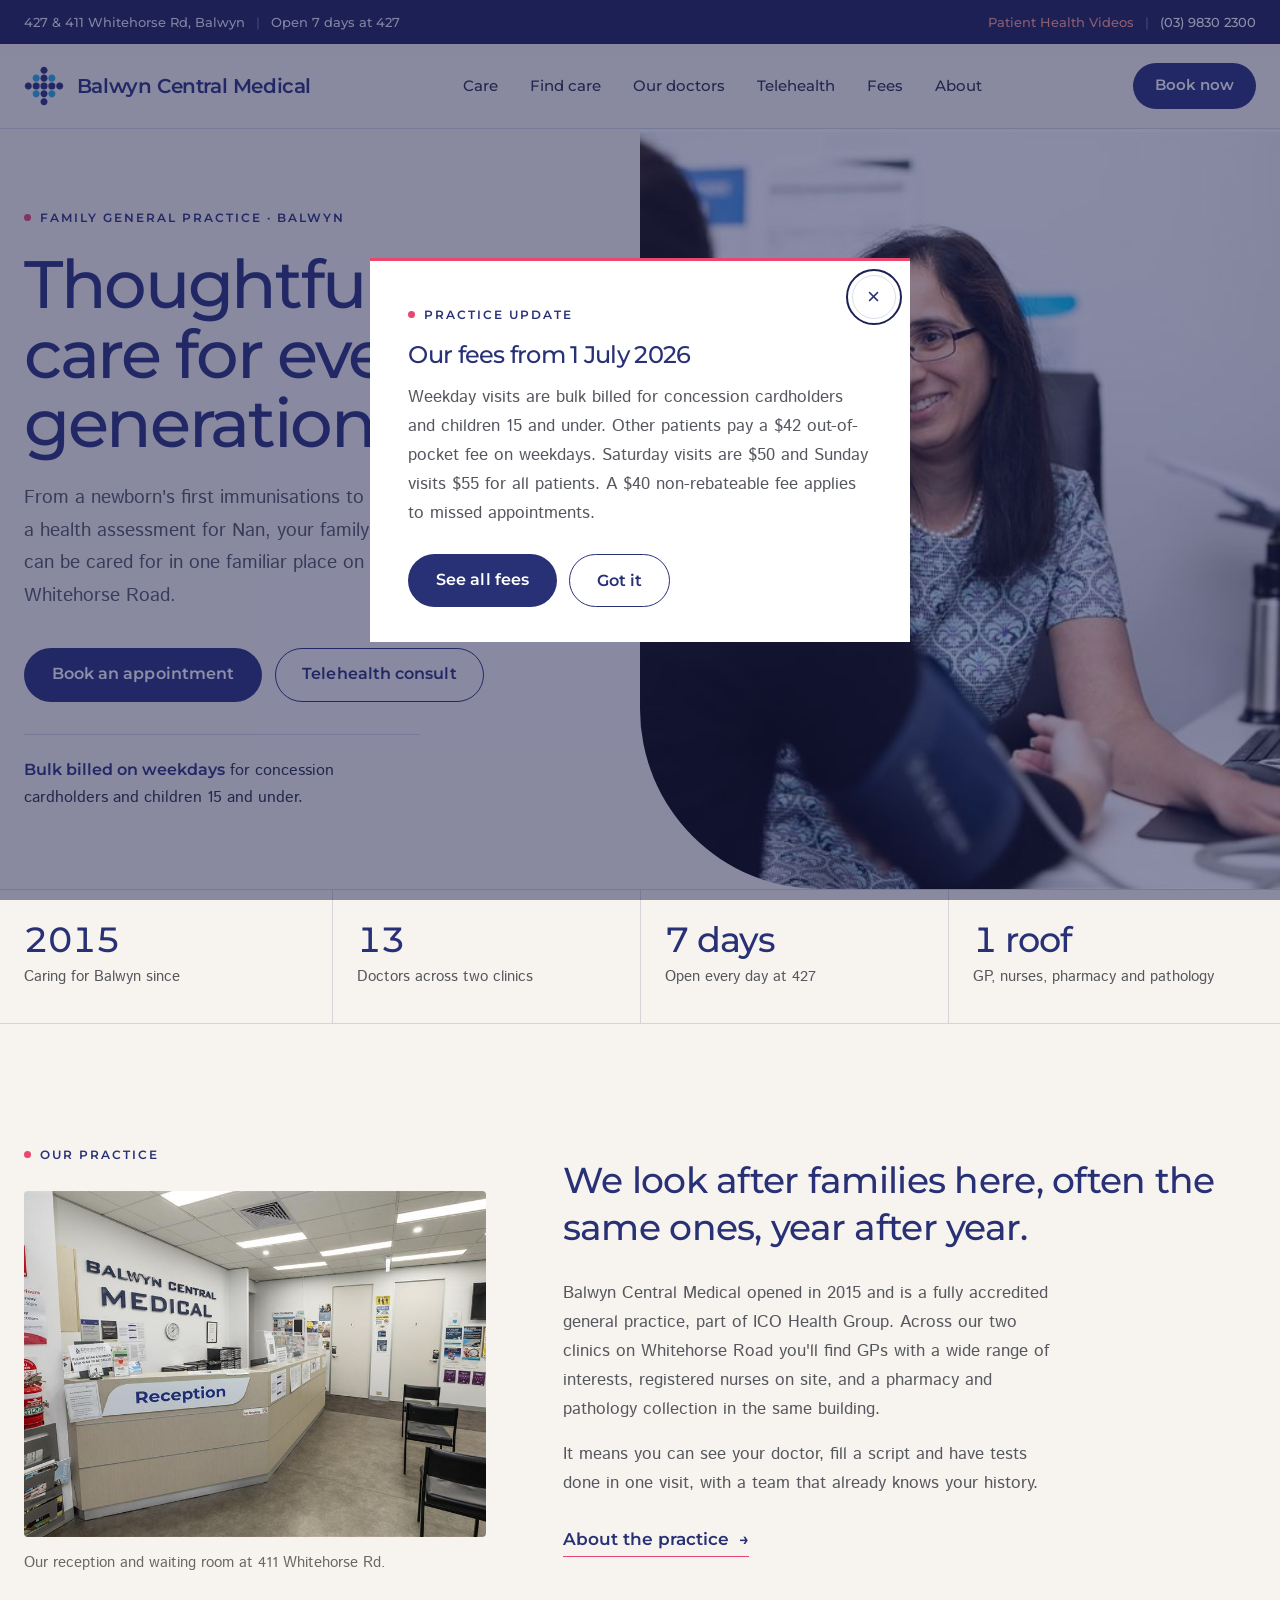
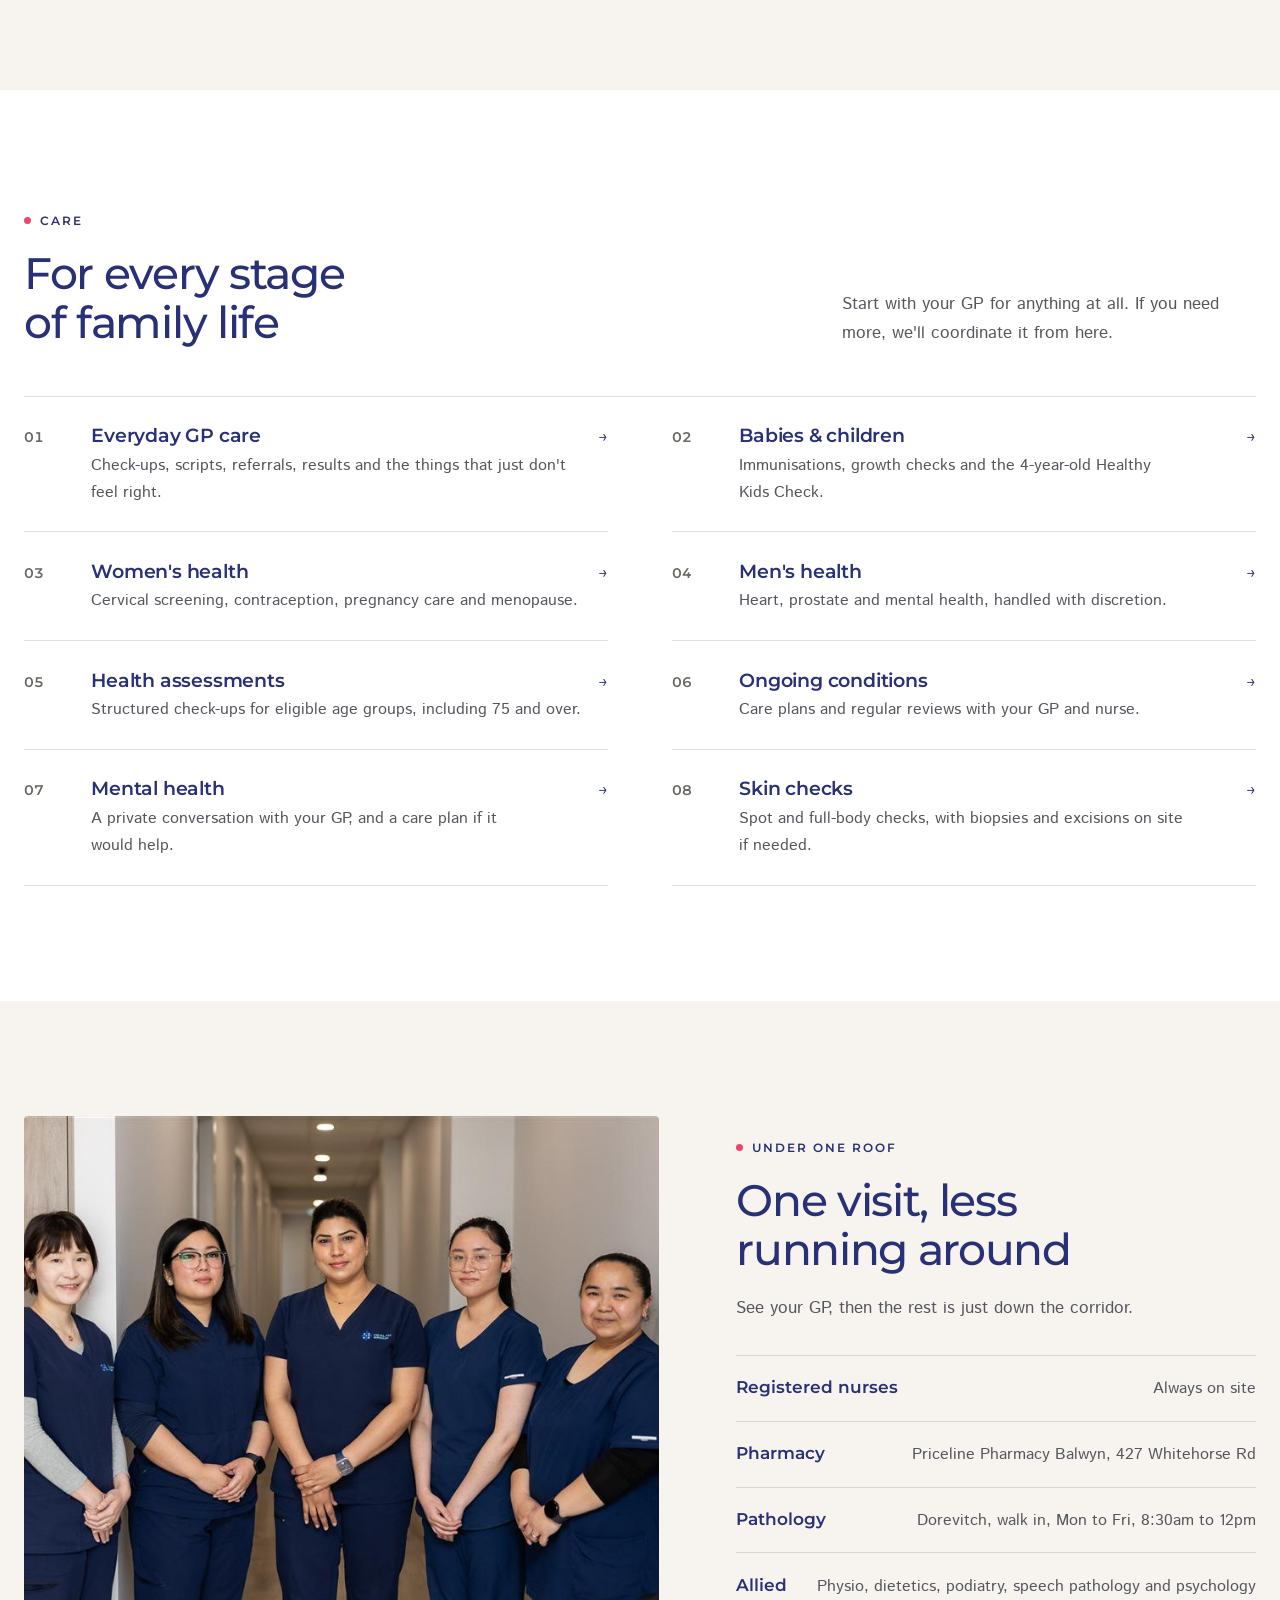
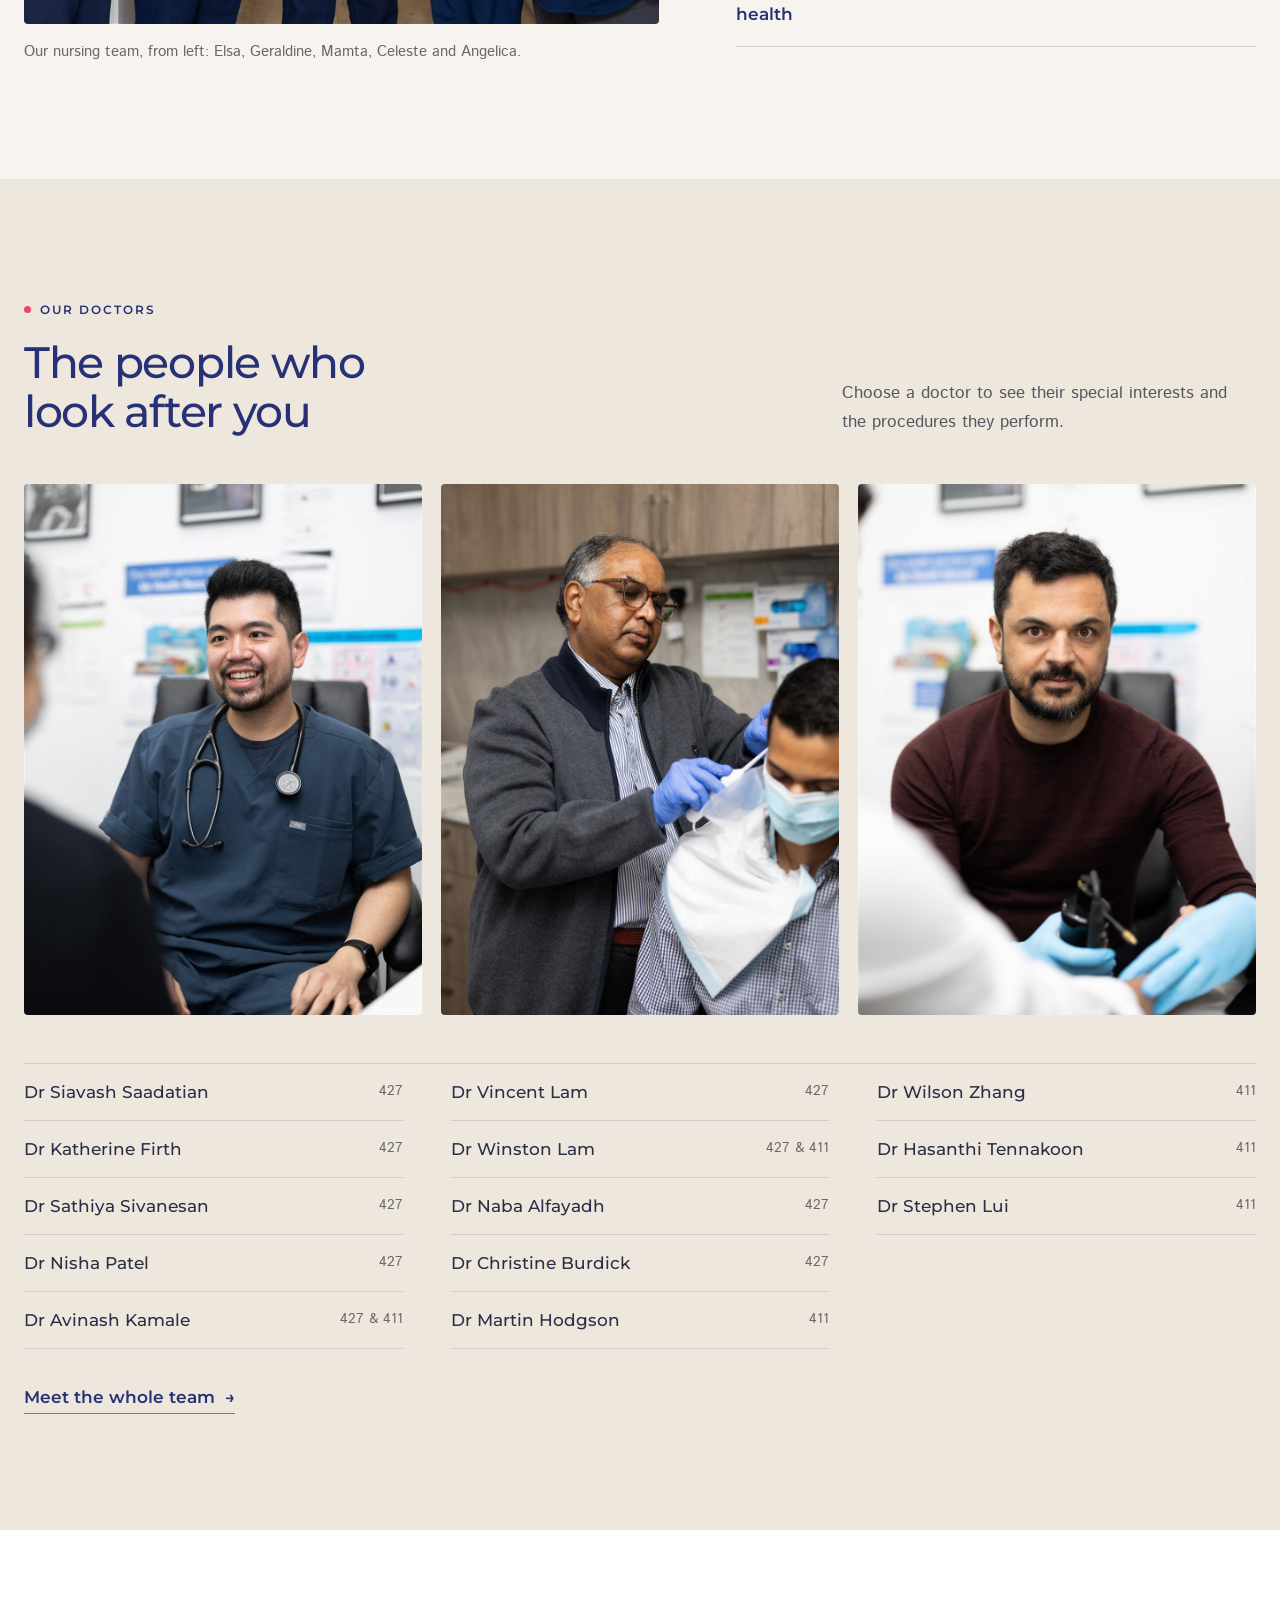
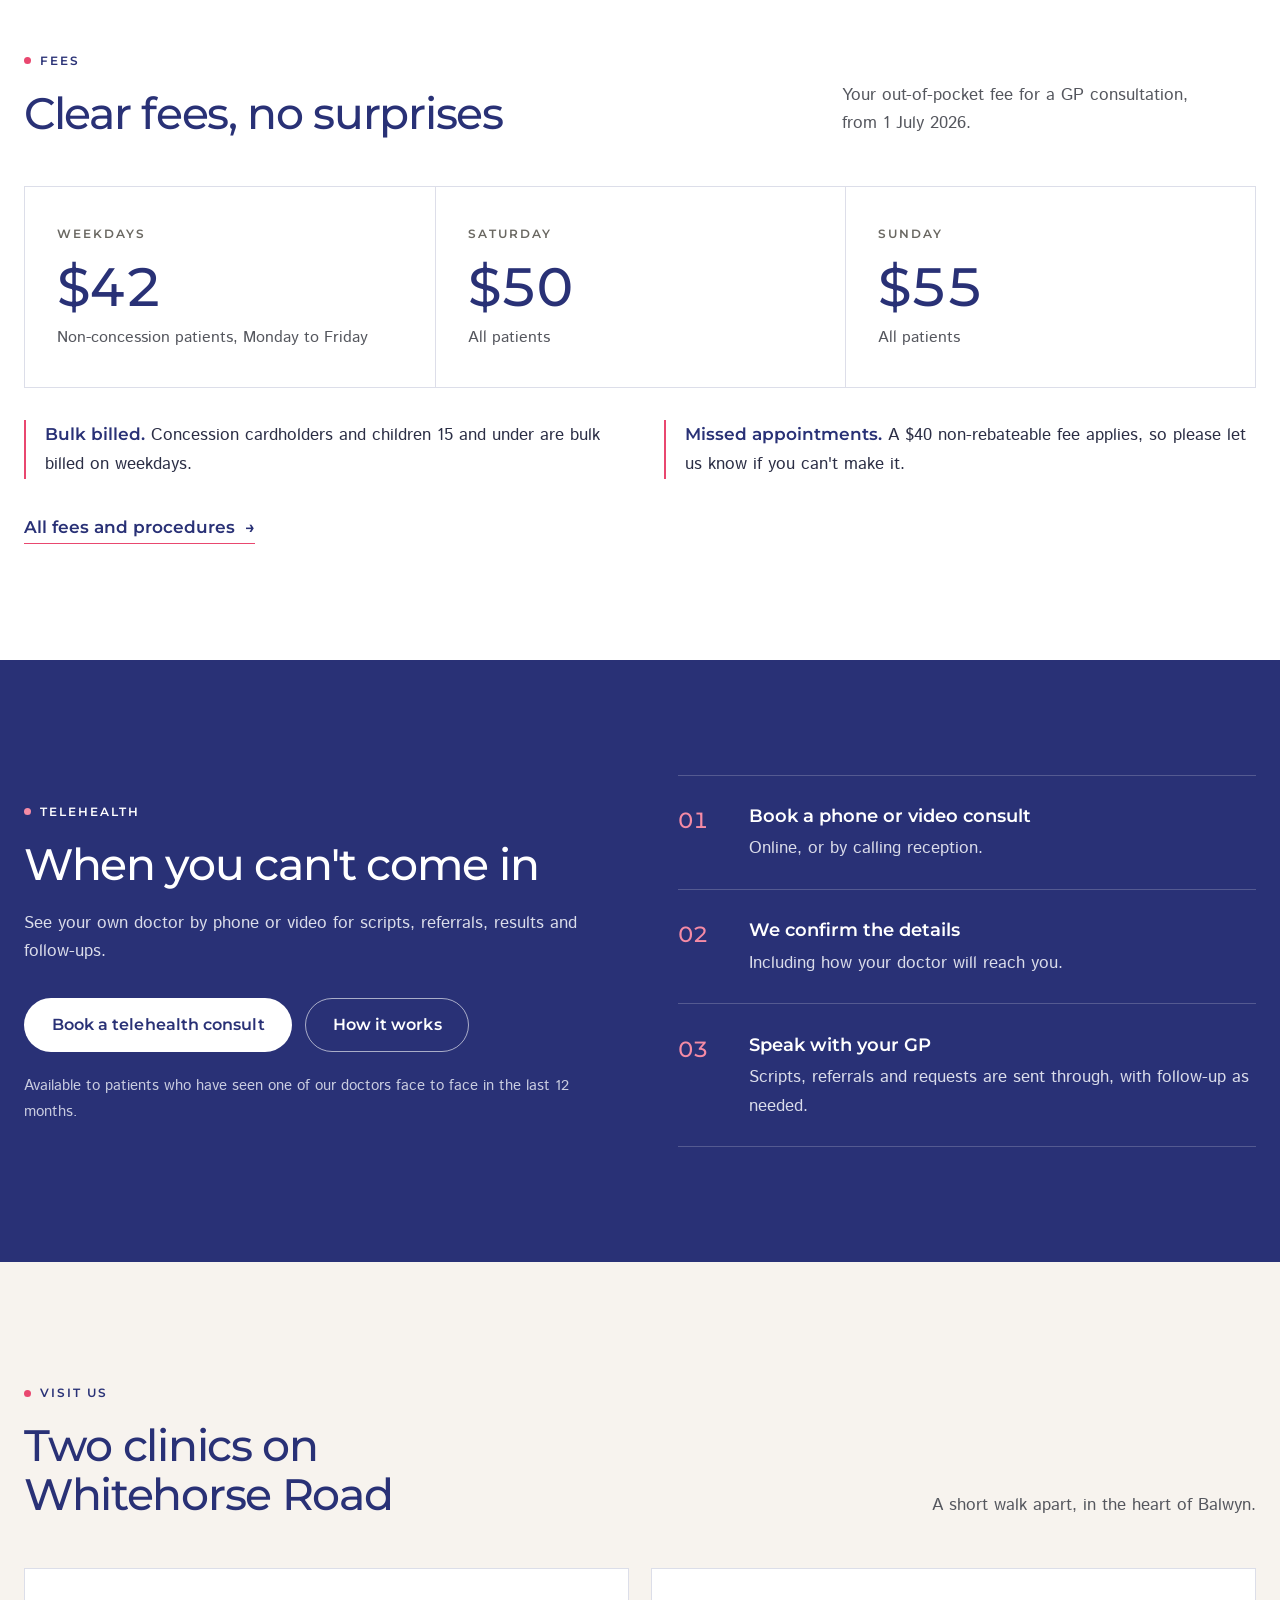
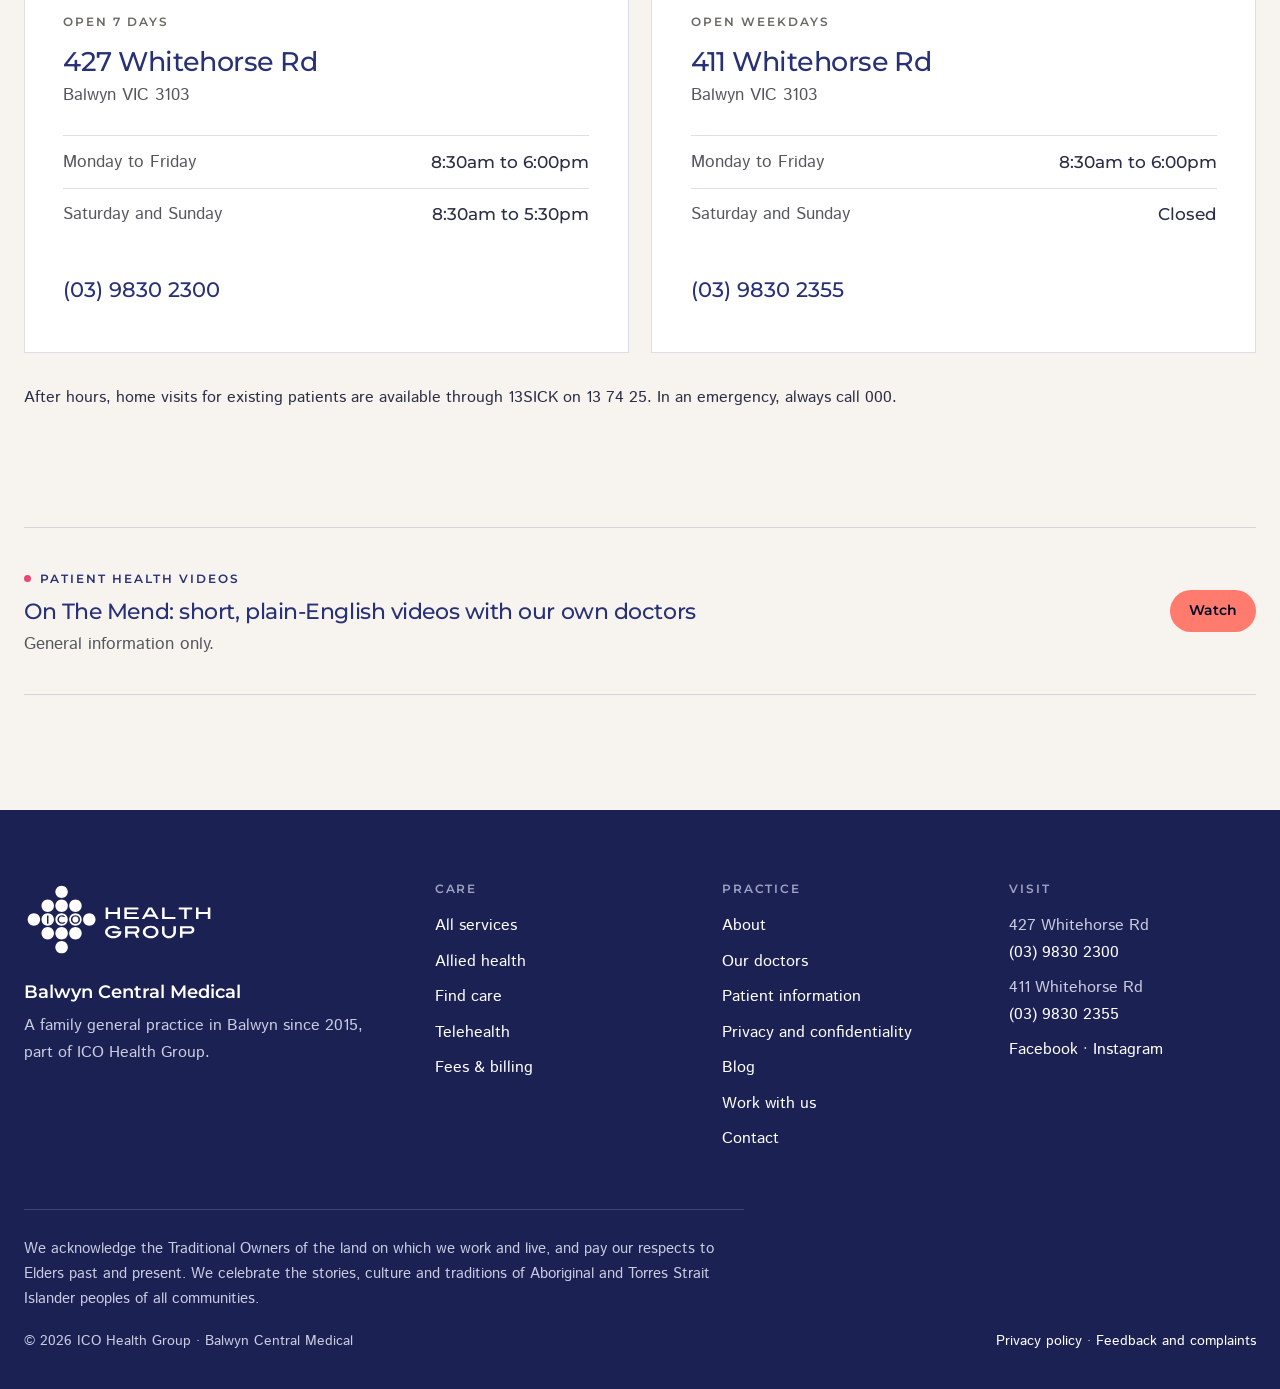
==== commit f997f7a7: "Use each practice photo once, add new shoot photos, nurse photo on home, 411 waiting room caption Co" ====
--- a/index.html
+++ b/index.html
@@ -97,8 +97,12 @@
   <!-- intro -->
   <section class="section">
     <div class="wrap intro">
-      <div class="reveal">
+      <div class="reveal intro-media">
         <span class="eyebrow">Our practice</span>
+        <figure>
+          <img src="images/practice/bmc-137.jpg" srcset="images/practice/bmc-137-900.jpg 900w, images/practice/bmc-137.jpg 2000w" sizes="(max-width: 900px) 100vw, 50vw" width="2000" height="1333" loading="lazy" alt="The reception and waiting room at Balwyn Central Medical, 411 Whitehorse Rd">
+          <figcaption>Our reception and waiting room at 411 Whitehorse Rd.</figcaption>
+        </figure>
       </div>
       <div class="reveal">
         <p class="statement">We look after families here, often the same ones, year after year.</p>
@@ -135,8 +139,8 @@
   <section class="section">
     <div class="wrap feature">
       <figure class="feature-media reveal" style="margin:0">
-        <img src="images/practice/bmc-307.jpg" srcset="images/practice/bmc-307-900.jpg 900w, images/practice/bmc-307.jpg 2000w" sizes="(max-width: 900px) 100vw, 50vw" width="2000" height="1333" loading="lazy" alt="Practice nurse Geraldine and a GP working together with a patient in the treatment room">
-        <figcaption>Our treatment room, where nurses and GPs work side by side.</figcaption>
+        <img src="images/practice/bmc-319.jpg" srcset="images/practice/bmc-319-900.jpg 900w, images/practice/bmc-319.jpg 2000w" sizes="(max-width: 900px) 100vw, 50vw" width="2000" height="1333" loading="lazy" alt="Practice nurses Elsa, Geraldine, Mamta, Celeste and Angelica standing together in the practice corridor">
+        <figcaption>Our nursing team, from left: Elsa, Geraldine, Mamta, Celeste and Angelica.</figcaption>
       </figure>
       <div class="reveal">
         <span class="eyebrow">Under one roof</span>
@@ -161,7 +165,7 @@
       </div>
       <div class="portraits reveal">
         <img src="images/practice/bmc-220.jpg" srcset="images/practice/bmc-220-900.jpg 900w, images/practice/bmc-220.jpg 2000w" sizes="(max-width: 900px) 100vw, 50vw" width="2000" height="3000" loading="lazy" alt="One of our GPs smiling during a consultation">
-        <img src="images/practice/bmc-302.jpg" srcset="images/practice/bmc-302-900.jpg 900w, images/practice/bmc-302.jpg 2000w" sizes="(max-width: 900px) 100vw, 50vw" width="2000" height="3000" loading="lazy" alt="One of our GPs at his desk">
+        <img src="images/practice/bmc-310.jpg" srcset="images/practice/bmc-310-900.jpg 900w, images/practice/bmc-310.jpg 2000w" sizes="(max-width: 900px) 100vw, 50vw" width="2000" height="2999" loading="lazy" alt="One of our GPs and a practice nurse caring for a patient">
         <img src="images/practice/bmc-190.jpg" srcset="images/practice/bmc-190-900.jpg 900w, images/practice/bmc-190.jpg 2000w" sizes="(max-width: 900px) 100vw, 50vw" width="2000" height="3000" loading="lazy" alt="One of our GPs during a skin examination">
       </div>
       <ul class="doc-list reveal" id="docList"></ul>
--- a/site.css
+++ b/site.css
@@ -602,3 +602,10 @@
 @media(max-width:800px){.post-list{grid-template-columns:1fr}}
 footer.site .foot-bottom a{color:#fff}
 .allied-fee{font-size:.98rem;color:var(--ink);background:var(--linen);padding:.8rem 1rem}
+
+/* home intro: photo under the "Our practice" label fills the left column */
+.intro{align-items:center}
+.intro-media figure{margin:1.4rem 0 0}
+.intro-media img{width:100%;aspect-ratio:4/3;object-fit:cover;object-position:50% 30%;border-radius:var(--r)}
+.intro-media figcaption{margin-top:.8rem;font-size:.92rem;color:var(--muted)}
+@media(max-width:900px){.intro{align-items:start}}
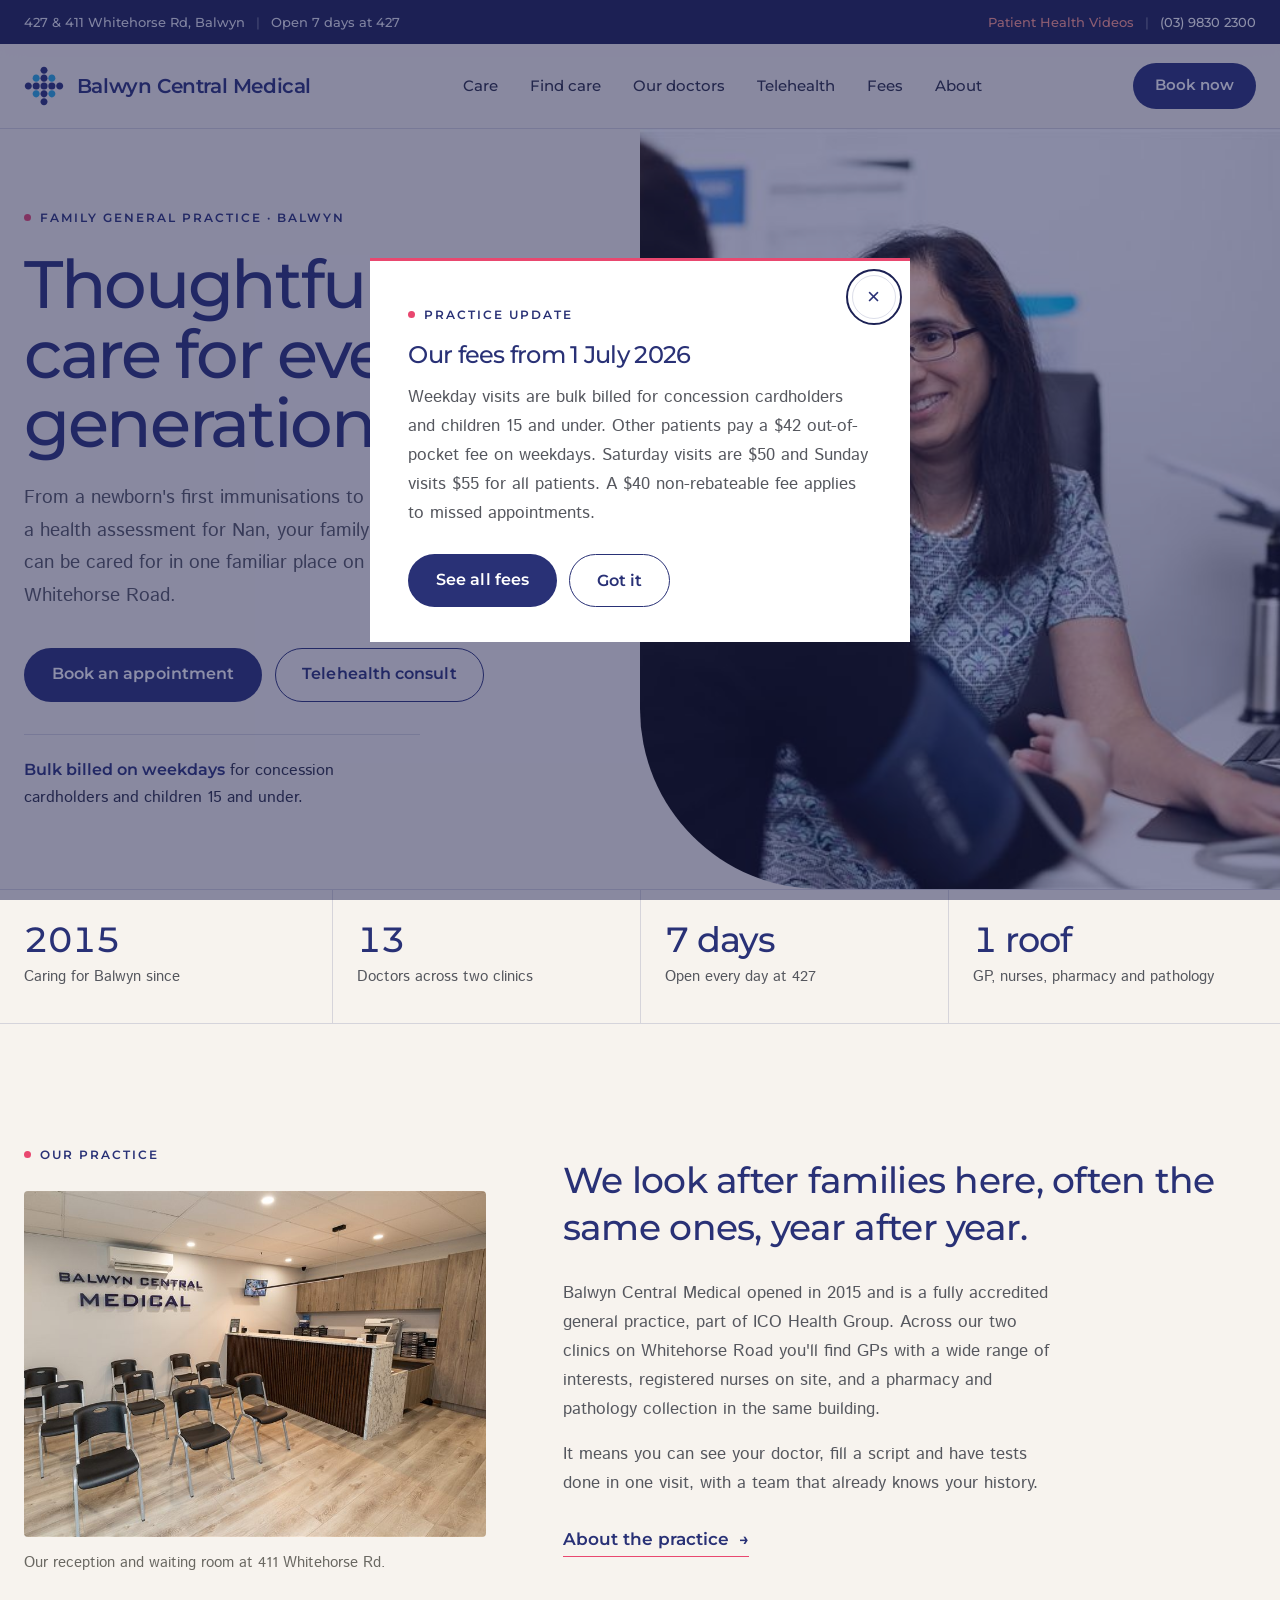
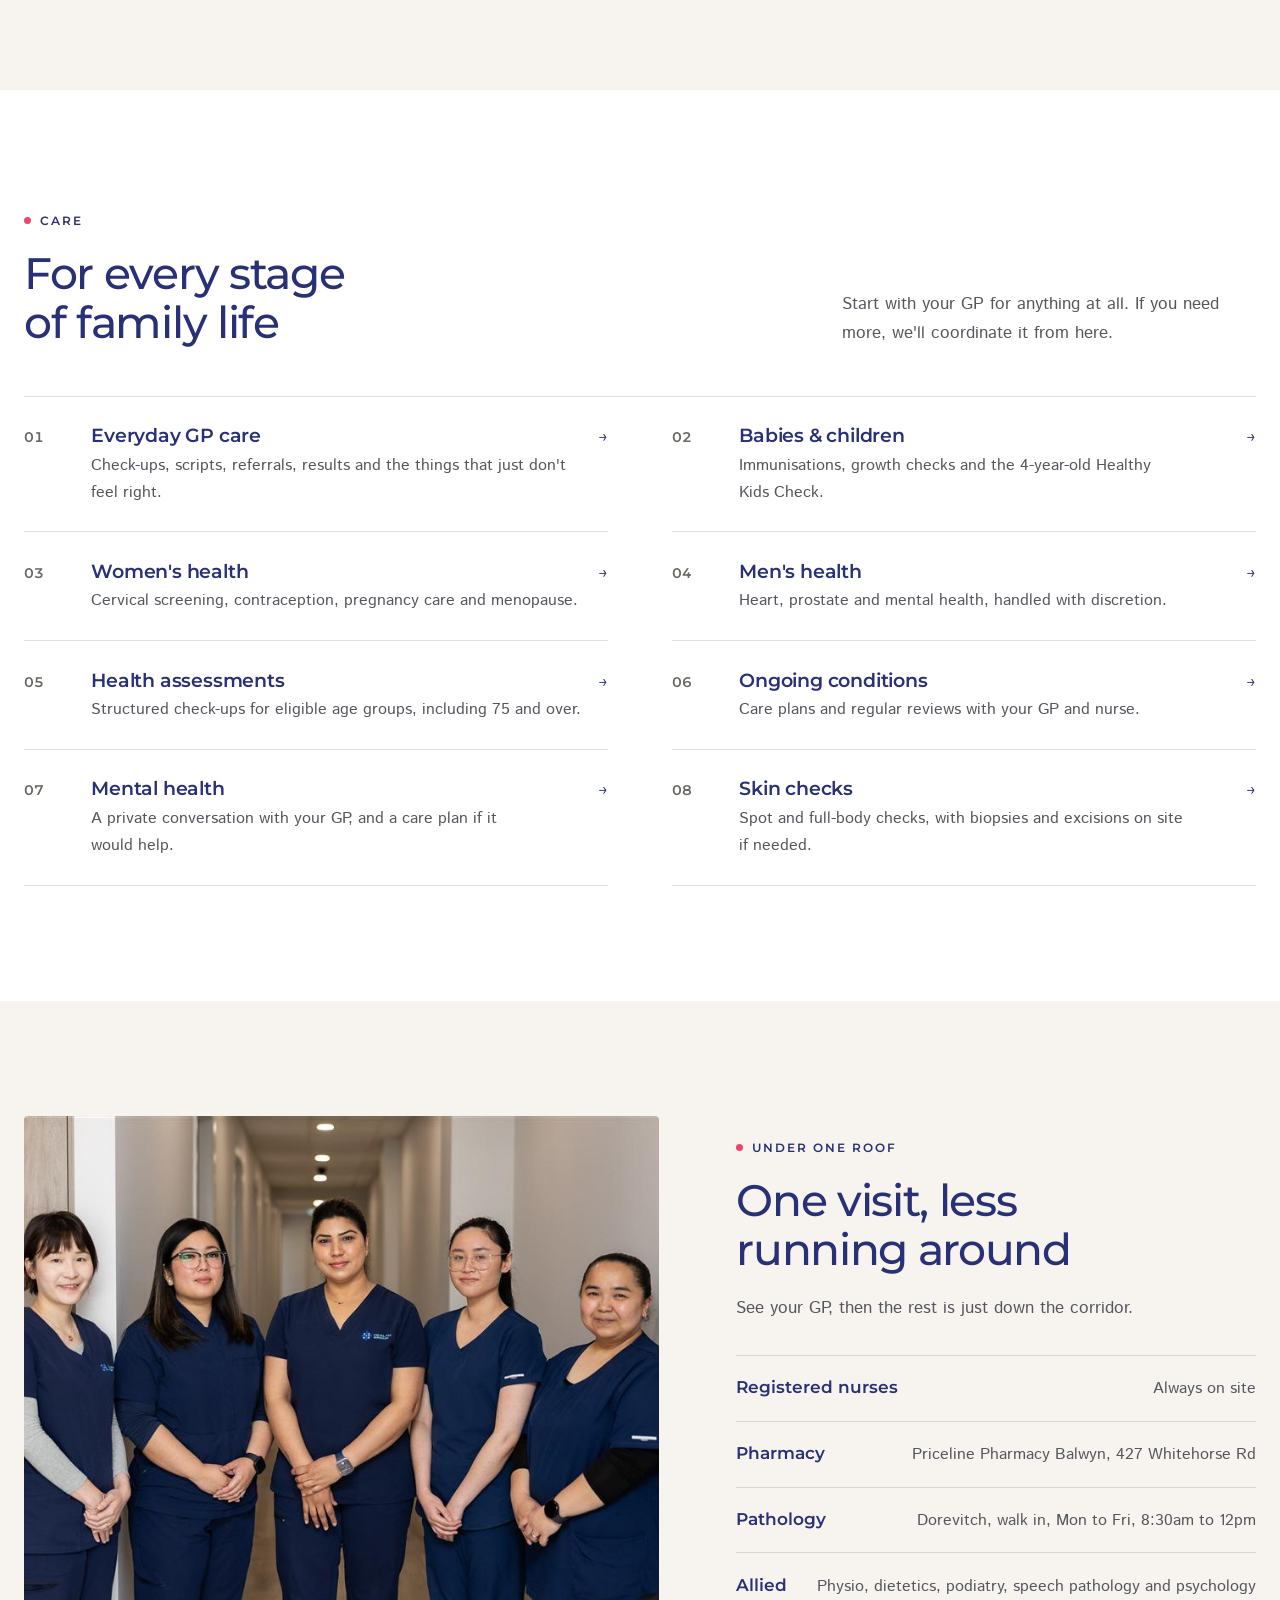
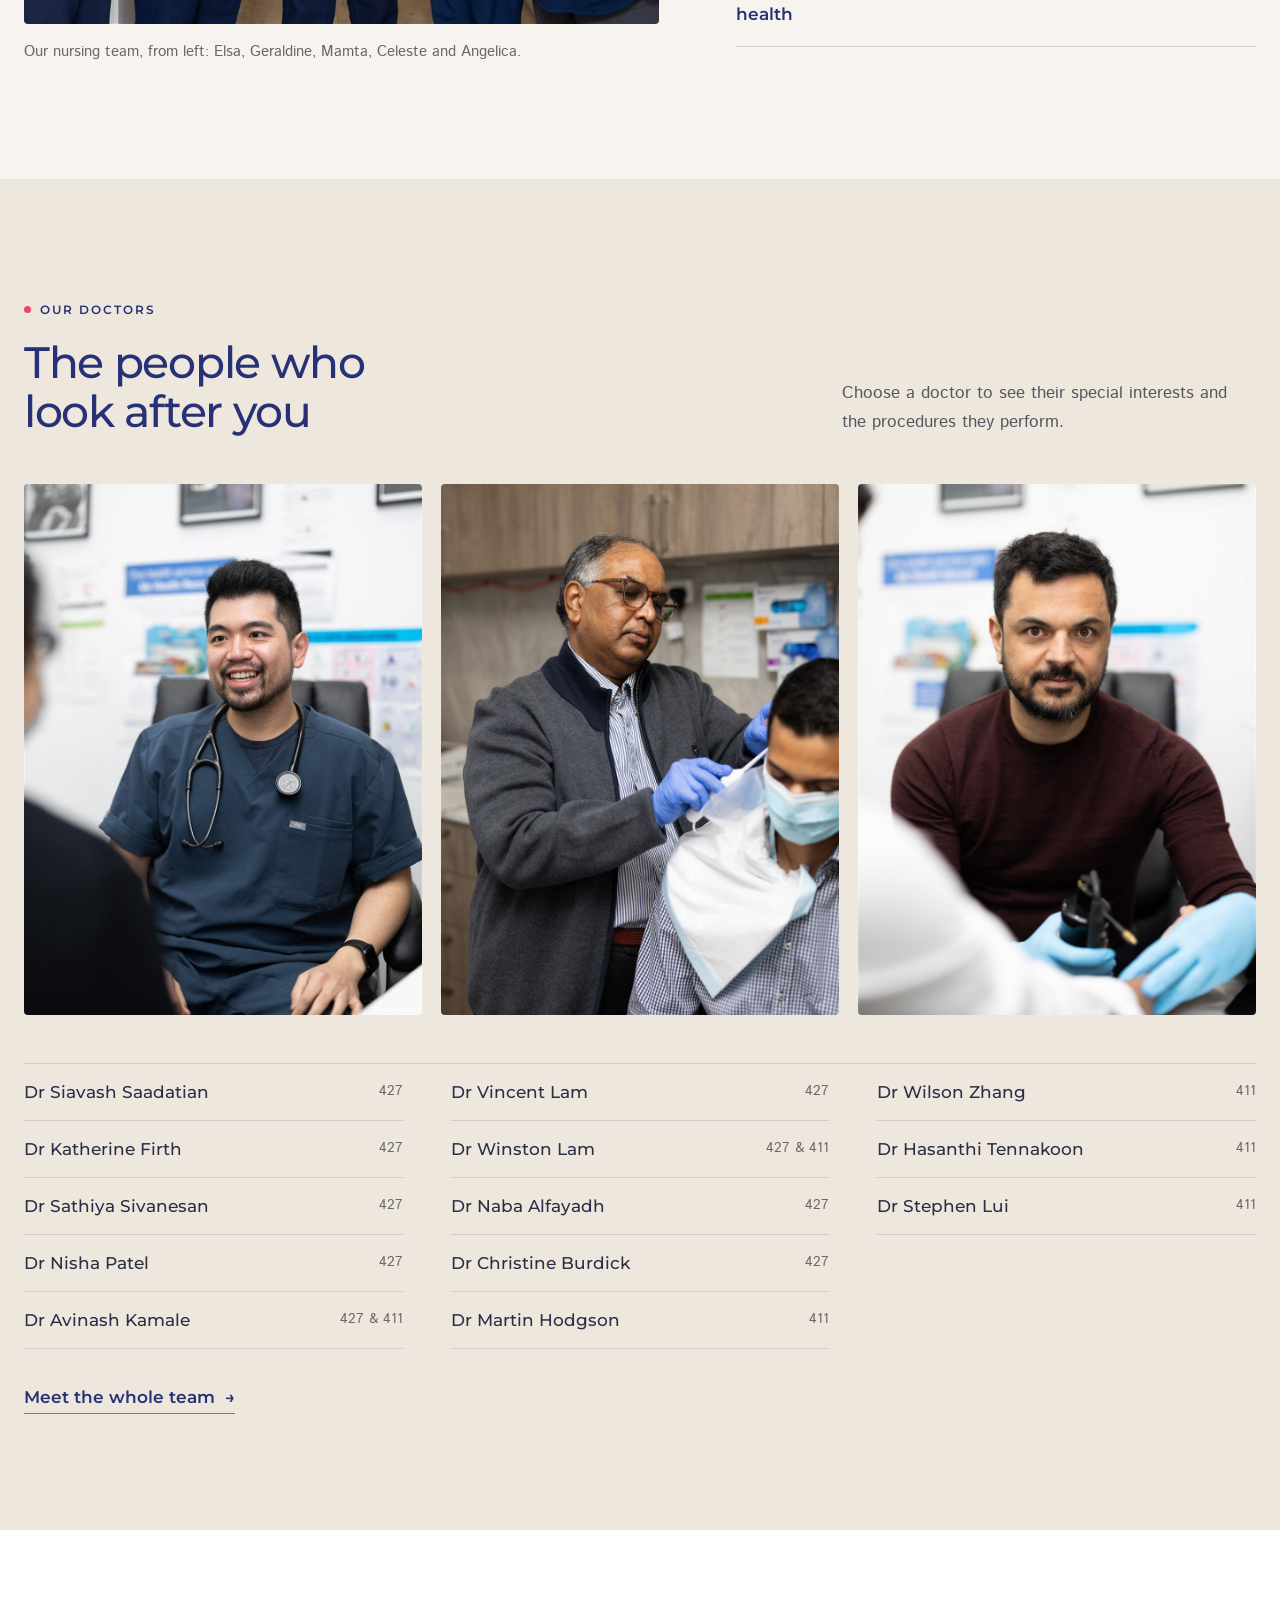
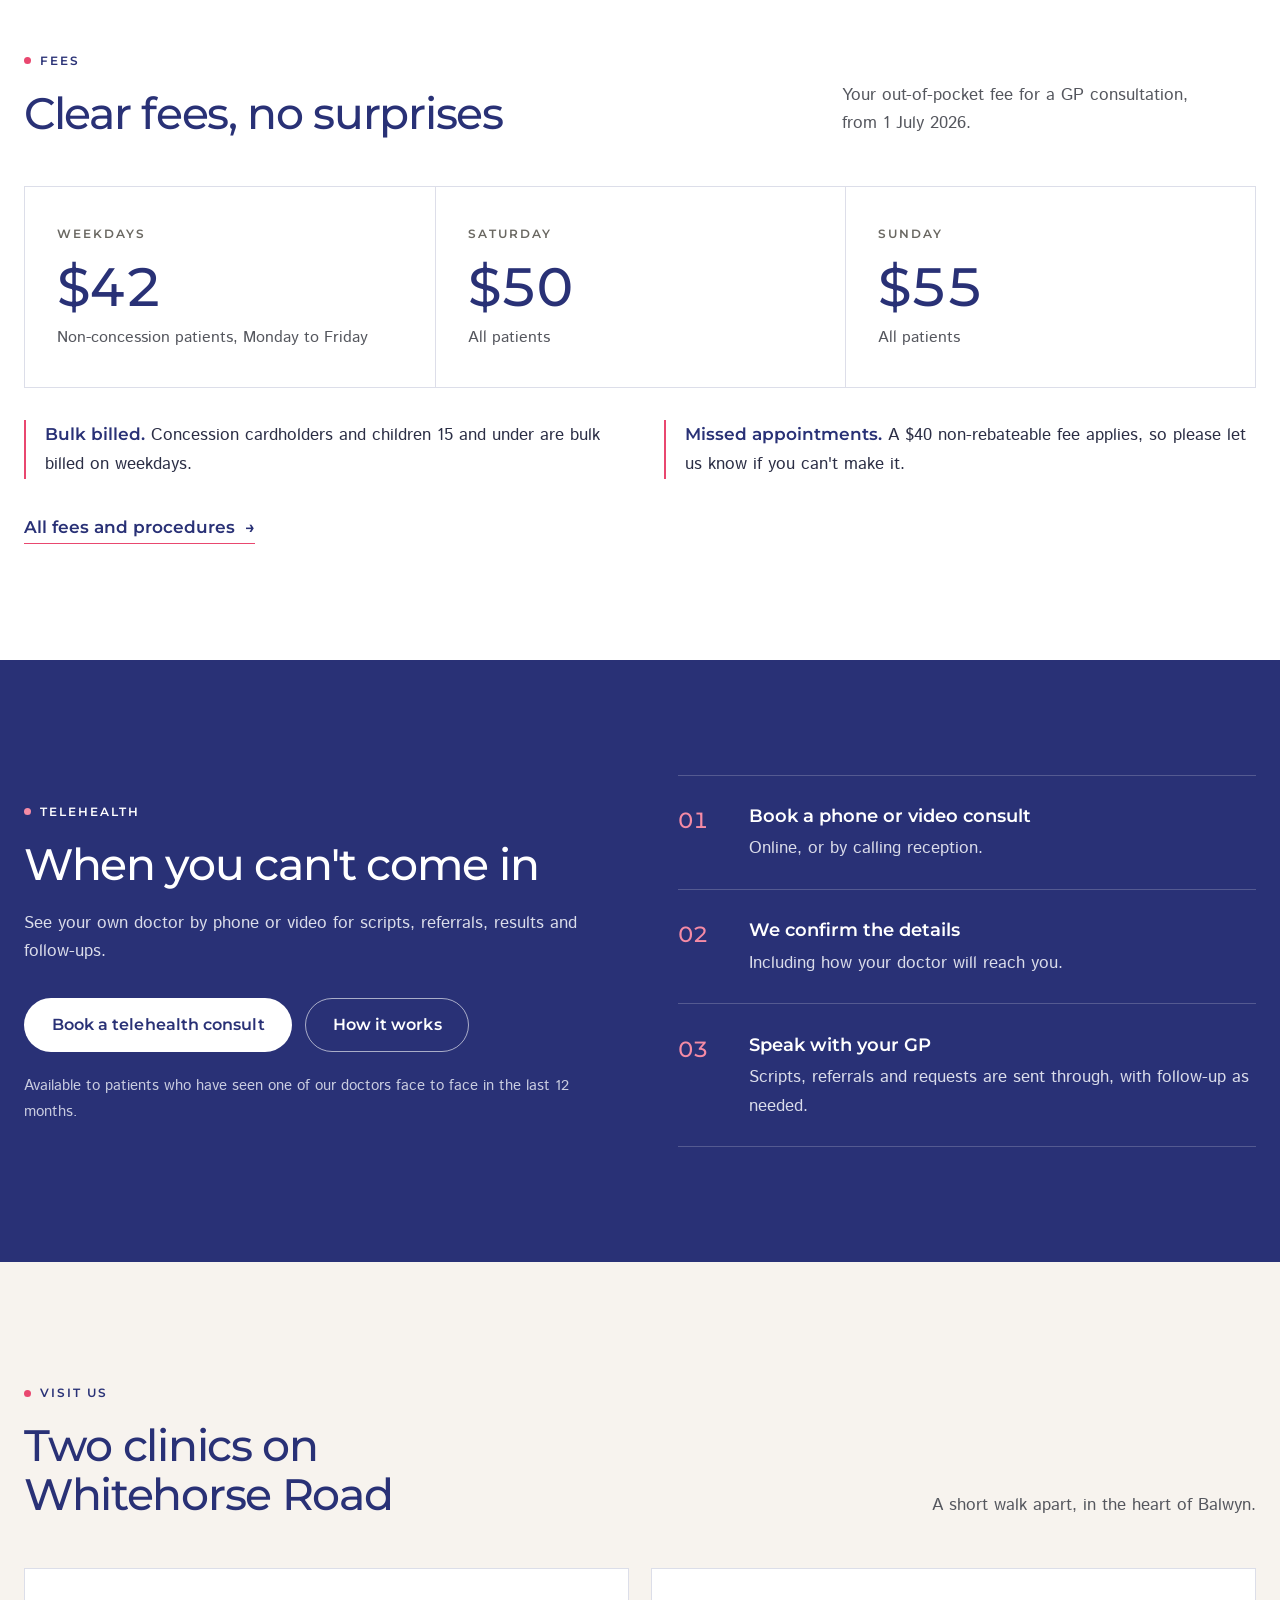
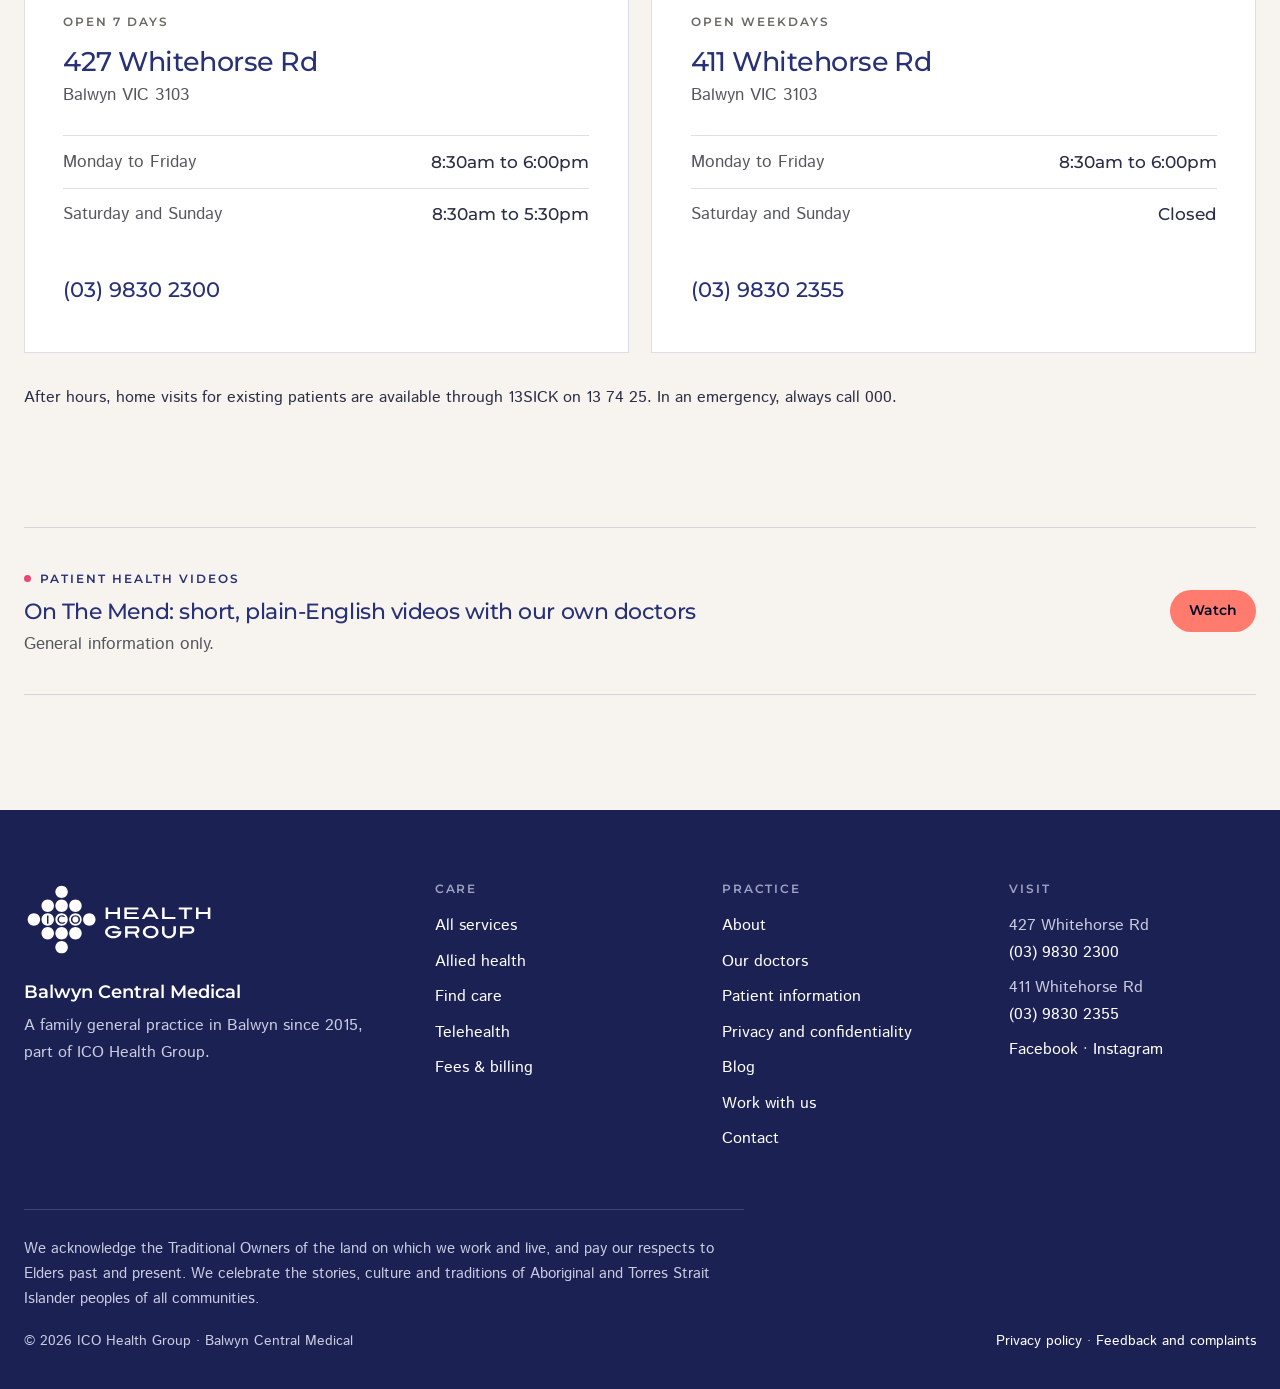
==== commit dba914af: "Home page: use the 411 waiting room photo Co-Authored-By: Claude Opus 5.5 <noreply@anthropic.com>" ====
--- a/index.html
+++ b/index.html
@@ -100,7 +100,7 @@
       <div class="reveal intro-media">
         <span class="eyebrow">Our practice</span>
         <figure>
-          <img src="images/practice/bmc-137.jpg" srcset="images/practice/bmc-137-900.jpg 900w, images/practice/bmc-137.jpg 2000w" sizes="(max-width: 900px) 100vw, 50vw" width="2000" height="1333" loading="lazy" alt="The reception and waiting room at Balwyn Central Medical, 411 Whitehorse Rd">
+          <img src="images/practice/bmc-105.jpg" srcset="images/practice/bmc-105-900.jpg 900w, images/practice/bmc-105.jpg 2000w" sizes="(max-width: 900px) 100vw, 50vw" width="2000" height="1333" loading="lazy" alt="The waiting room and reception desk at Balwyn Central Medical, 411 Whitehorse Rd">
           <figcaption>Our reception and waiting room at 411 Whitehorse Rd.</figcaption>
         </figure>
       </div>
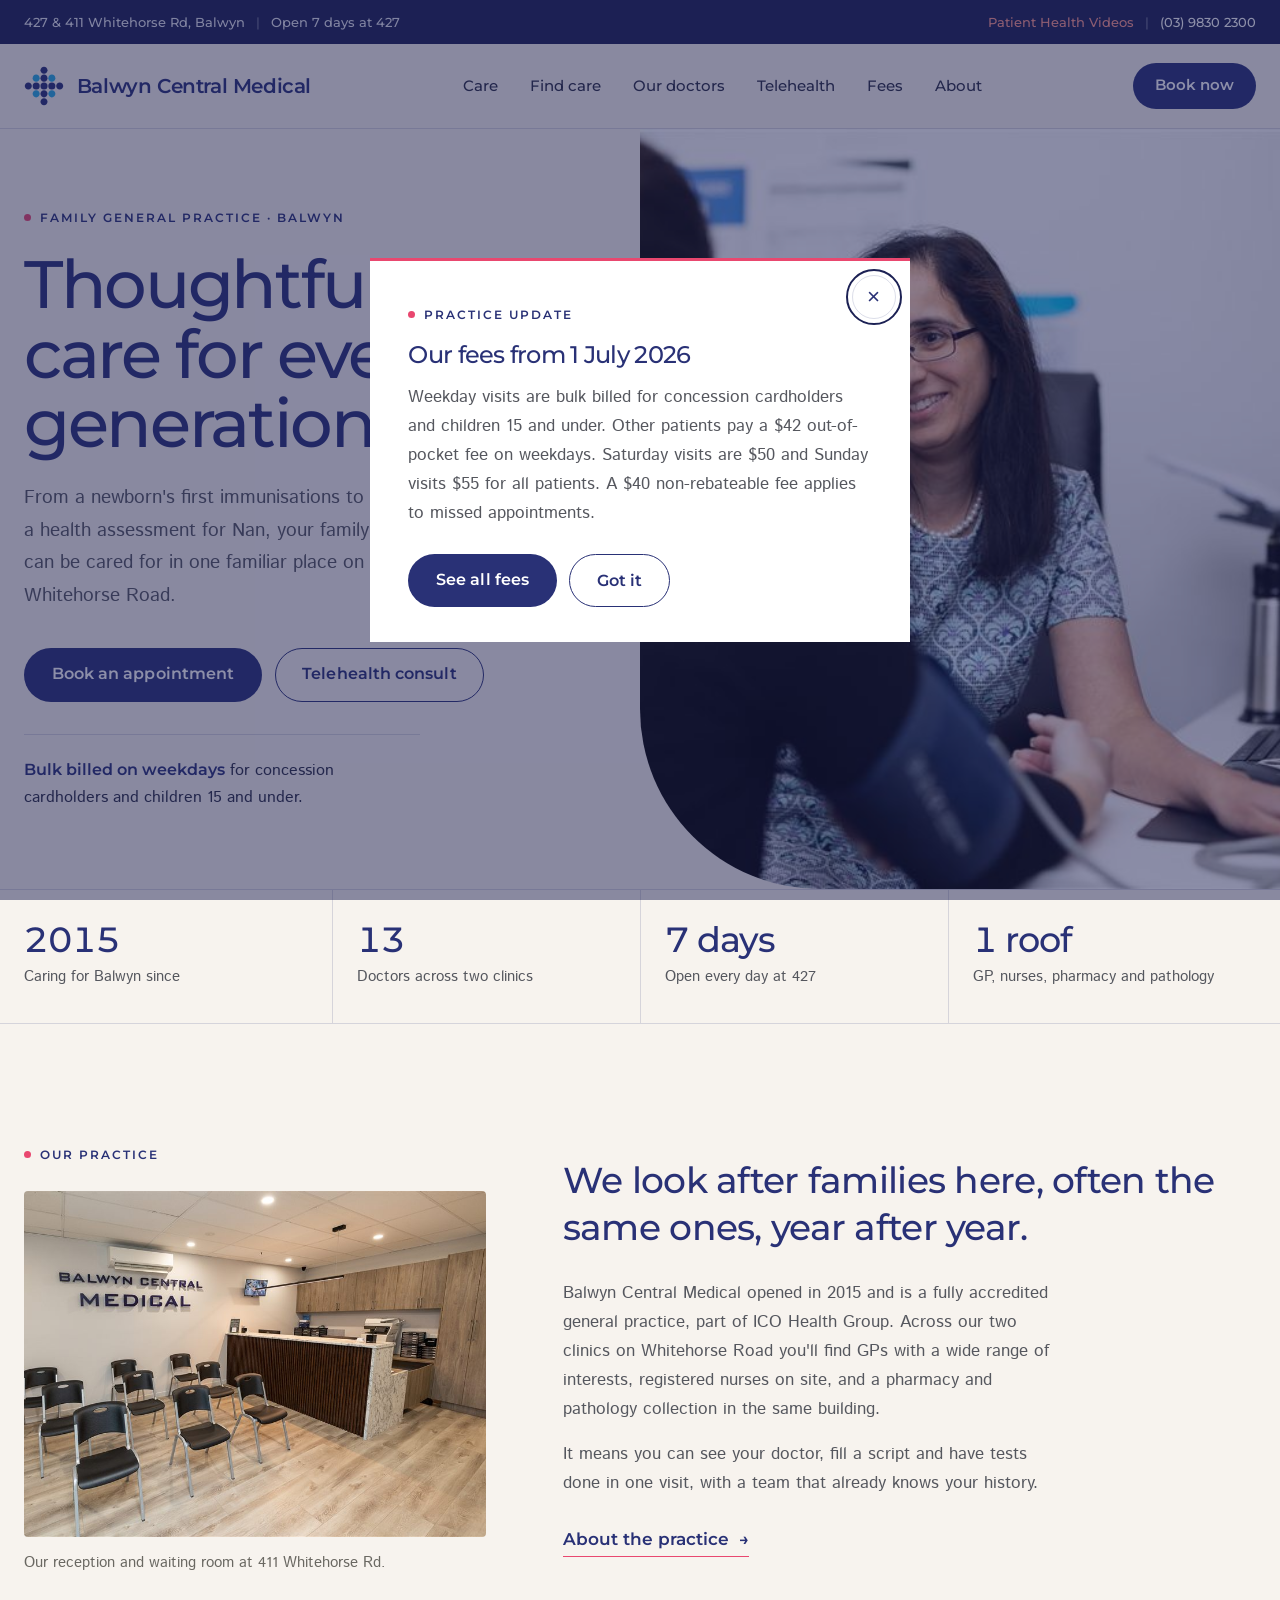
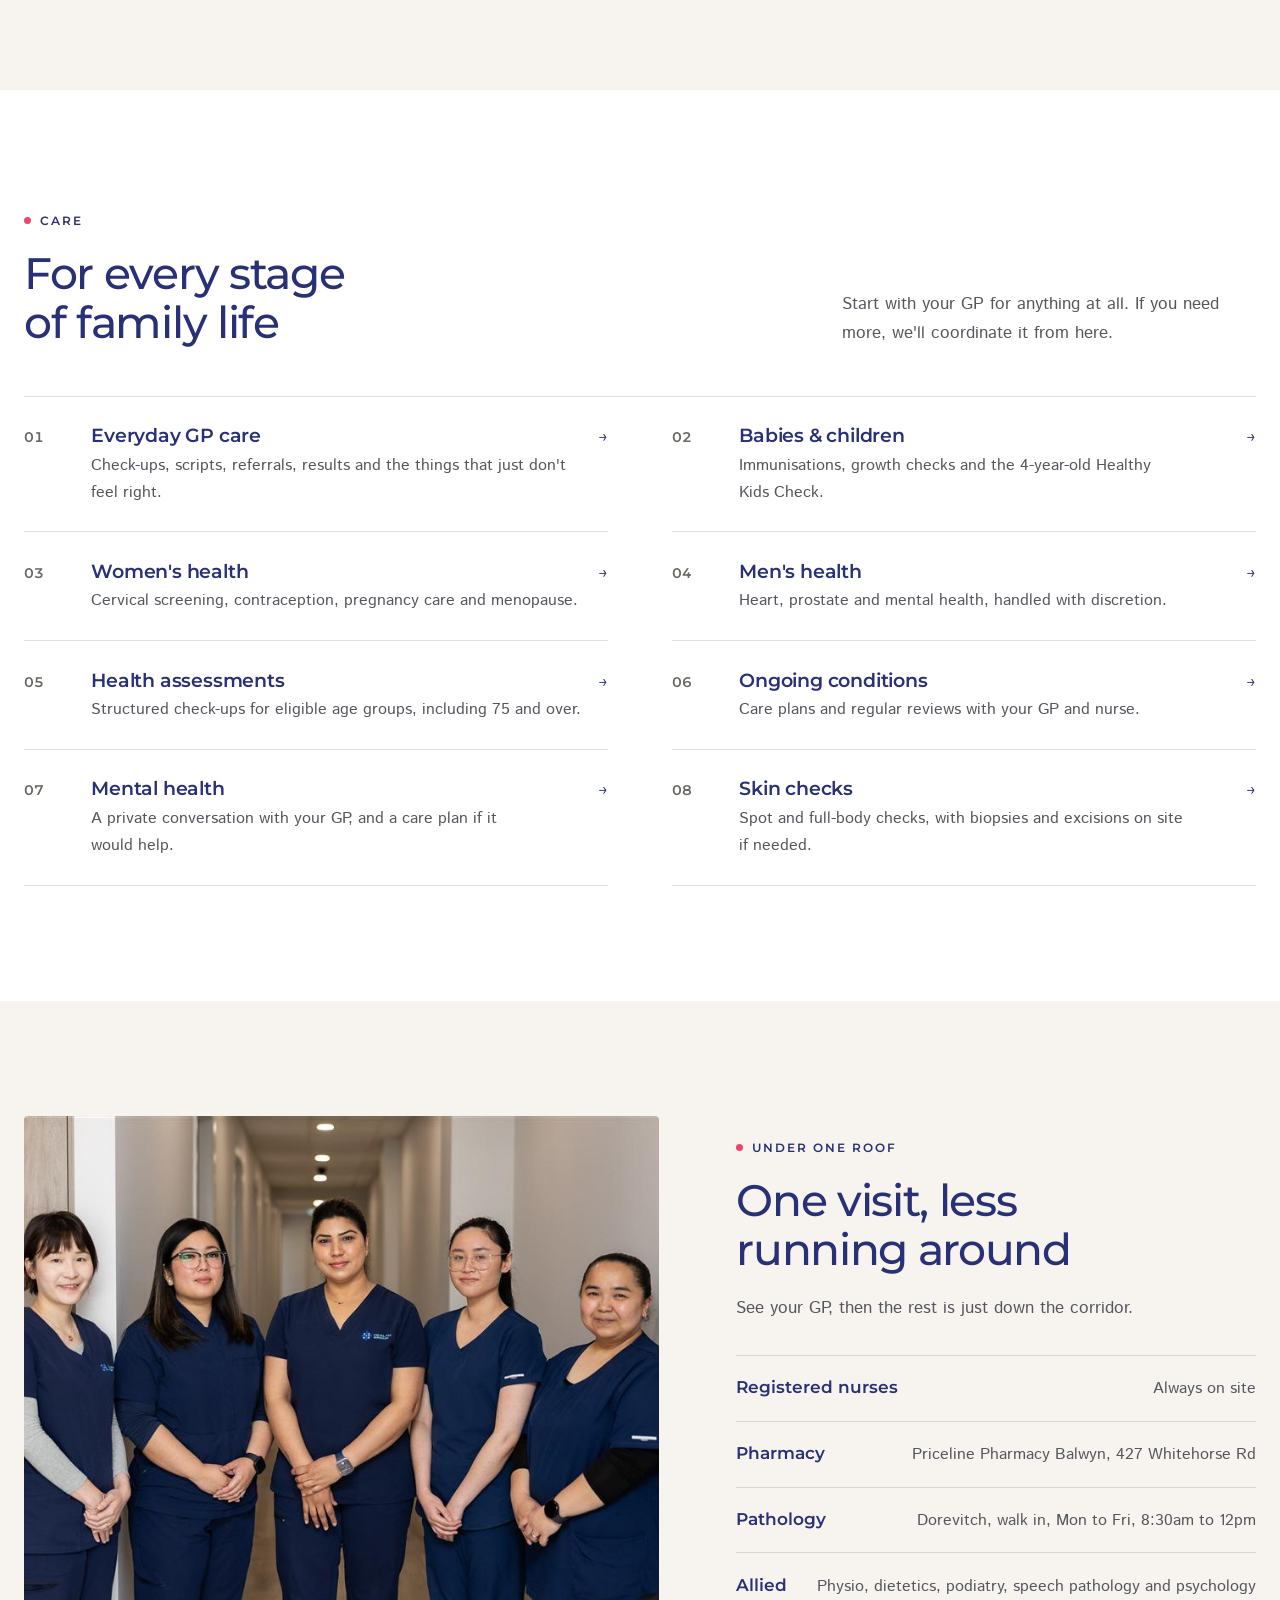
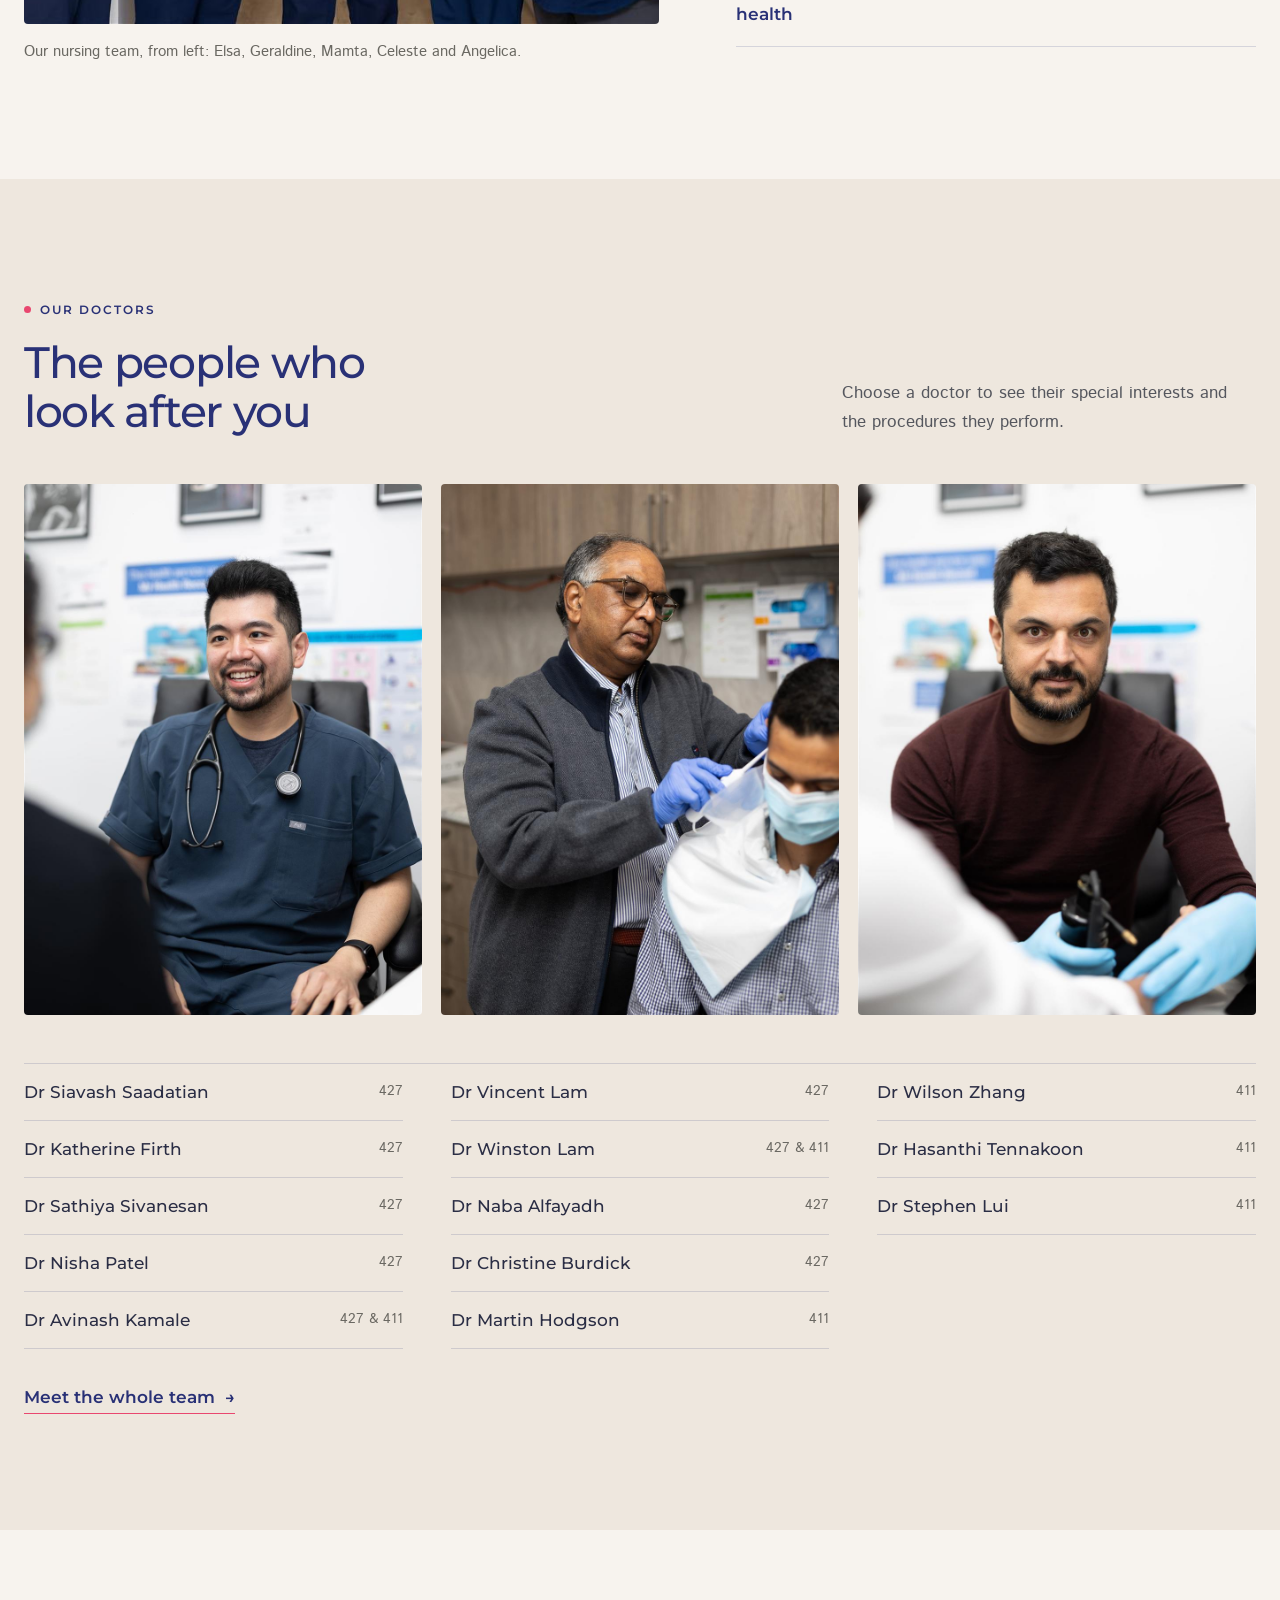
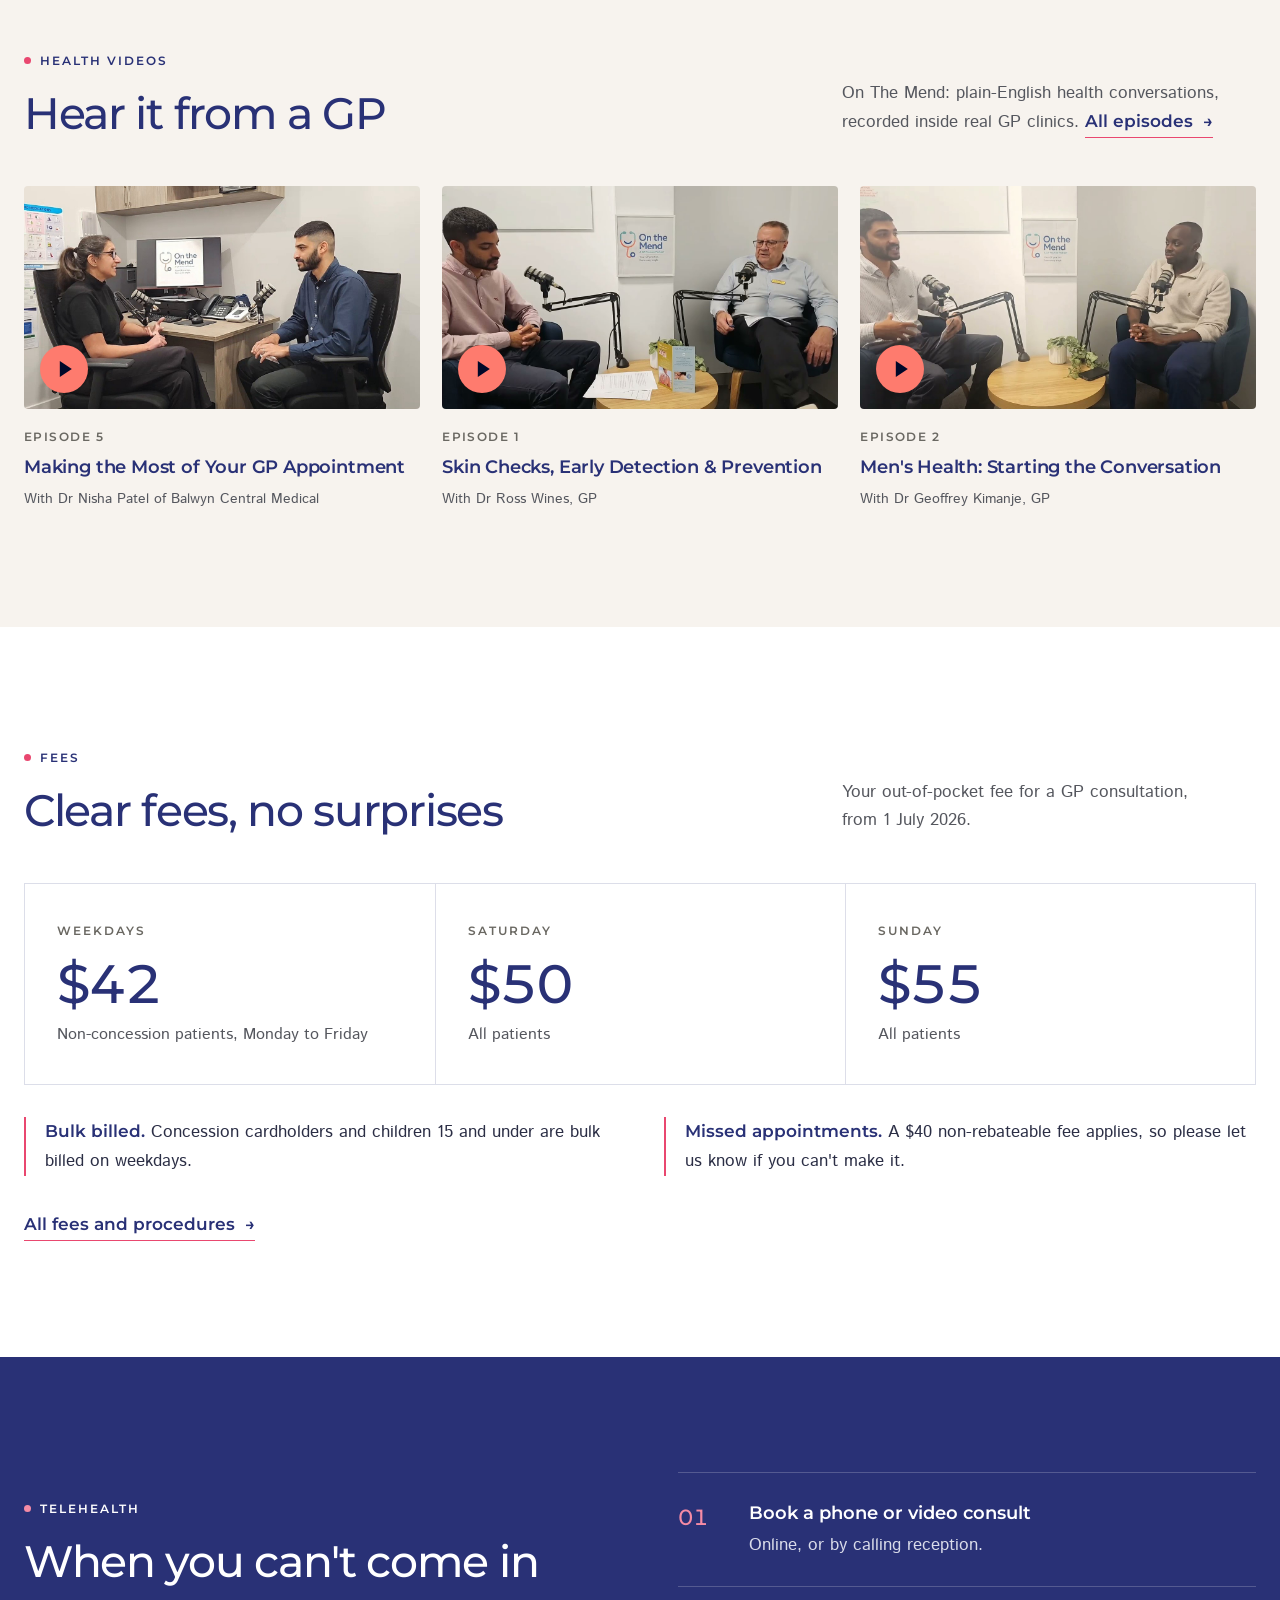
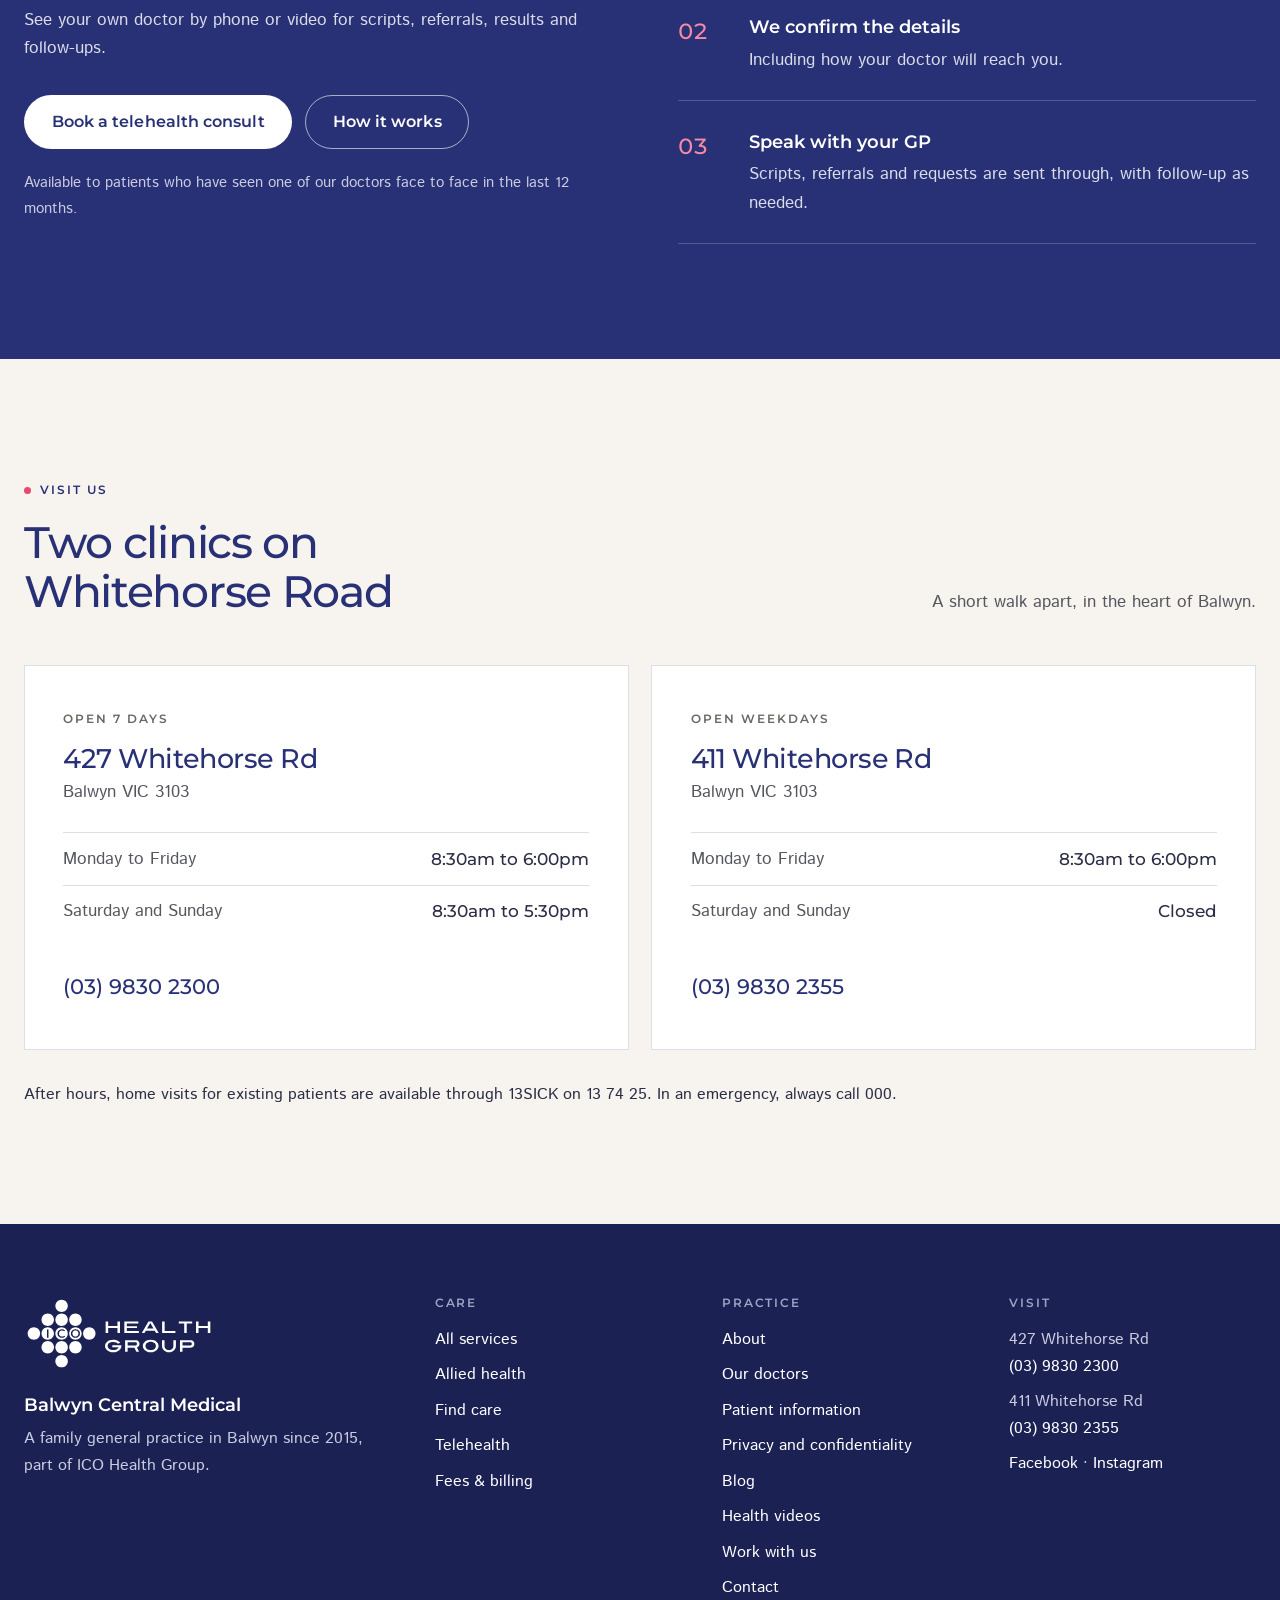
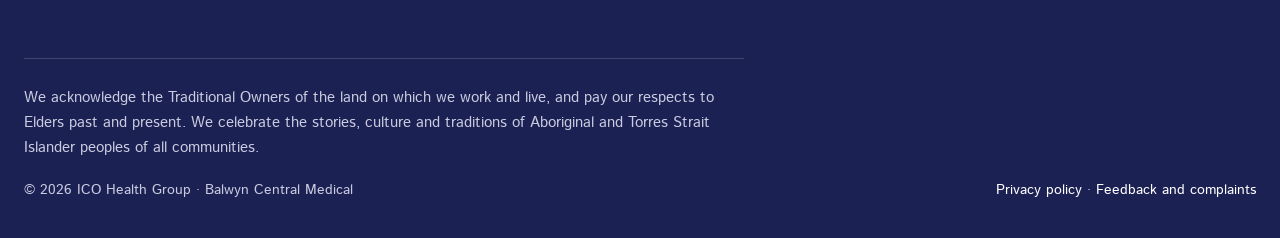
==== commit 585e8f3f: "Make On The Mend more visible: menu link, home video section, matching episodes, Dr Patel profile li" ====
--- a/index.html
+++ b/index.html
@@ -19,7 +19,7 @@
 <div class="util">
   <div class="wrap">
     <span><span class="hide-sm">427 &amp; 411 Whitehorse Rd, Balwyn<span class="sep" aria-hidden="true">|</span></span>Open 7 days at 427</span>
-    <span><a class="otm hide-sm" href="https://onthemendgp.com.au/episodes/?p=demo" target="_blank" rel="noopener">Patient Health Videos<span class="sr-only"> (opens in a new tab)</span></a><span class="sep hide-sm" aria-hidden="true">|</span><a href="tel:+61398302300">(03) 9830 2300</a></span>
+    <span><a class="otm hide-sm" href="https://onthemendgp.com.au/" target="_blank" rel="noopener">Patient Health Videos<span class="sr-only"> (opens in a new tab)</span></a><span class="sep hide-sm" aria-hidden="true">|</span><a href="tel:+61398302300">(03) 9830 2300</a></span>
   </div>
 </div>
 
@@ -38,7 +38,7 @@
       <li><a href="telehealth.html">Telehealth</a></li>
       <li><a href="fees.html">Fees</a></li>
       <li class="has-drop"><a href="about.html">About</a>
-        <div class="drop small"><a href="about.html">About the practice</a><a href="patient-information.html">Patient information</a><a href="blog.html">Blog</a><a href="careers.html">Work with us</a><a href="contact.html">Contact</a></div></li>
+        <div class="drop small"><a href="about.html">About the practice</a><a href="patient-information.html">Patient information</a><a href="blog.html">Blog</a><a href="https://onthemendgp.com.au/" target="_blank" rel="noopener">Health videos<span class="sr-only"> (opens in a new tab)</span></a><a href="careers.html">Work with us</a><a href="contact.html">Contact</a></div></li>
     </ul>
     <div class="nav-cta">
       <a class="btn btn-primary" href="https://balwyncentralmedical.com.au/balwyn-central-medical-booking/">Book now</a>
@@ -60,6 +60,7 @@
     <a href="about.html">About</a>
     <a href="patient-information.html">Patient information</a>
     <a href="blog.html">Blog</a>
+    <a href="https://onthemendgp.com.au/" target="_blank" rel="noopener">Health videos<span class="sr-only"> (opens in a new tab)</span></a>
     <a href="contact.html">Contact</a>
     <a class="btn btn-outline" href="telehealth.html">Book a telehealth consult</a>
     <a class="btn btn-primary" href="https://balwyncentralmedical.com.au/balwyn-central-medical-booking/">Book an appointment</a>
@@ -173,6 +174,21 @@
     </div>
   </section>
 
+  <!-- on the mend -->
+  <section class="section">
+    <div class="wrap">
+      <div class="sec-head reveal">
+        <div><span class="eyebrow">Health videos</span><h2>Hear it from a GP</h2></div>
+        <p>On The Mend: plain-English health conversations, recorded inside real GP clinics. <a class="arrow-link" href="https://onthemendgp.com.au/episodes/" target="_blank" rel="noopener">All episodes <span aria-hidden="true">→</span><span class="sr-only"> (opens in a new tab)</span></a></p>
+      </div>
+      <div class="otm-cards">
+        <a class="otm-card reveal" href="https://onthemendgp.com.au/episodes/making-the-most-of-your-gp-appointment/" target="_blank" rel="noopener"><span class="thumb"><img src="images/otm/ep5.jpg" width="1280" height="720" loading="lazy" alt=""><span class="play" aria-hidden="true"></span></span><span class="k">Episode 5</span><h3>Making the Most of Your GP Appointment</h3><span class="who">With Dr Nisha Patel of Balwyn Central Medical</span><span class="sr-only"> (opens in a new tab)</span></a>
+        <a class="otm-card reveal" href="https://onthemendgp.com.au/episodes/skin-checks-early-detection/" target="_blank" rel="noopener"><span class="thumb"><img src="images/otm/ep1.jpg" width="1280" height="720" loading="lazy" alt=""><span class="play" aria-hidden="true"></span></span><span class="k">Episode 1</span><h3>Skin Checks, Early Detection &amp; Prevention</h3><span class="who">With Dr Ross Wines, GP</span><span class="sr-only"> (opens in a new tab)</span></a>
+        <a class="otm-card reveal" href="https://onthemendgp.com.au/episodes/mens-health/" target="_blank" rel="noopener"><span class="thumb"><img src="images/otm/ep2.jpg" width="1280" height="720" loading="lazy" alt=""><span class="play" aria-hidden="true"></span></span><span class="k">Episode 2</span><h3>Men&#39;s Health: Starting the Conversation</h3><span class="who">With Dr Geoffrey Kimanje, GP</span><span class="sr-only"> (opens in a new tab)</span></a>
+      </div>
+    </div>
+  </section>
+
   <!-- fees -->
   <section class="section paper">
     <div class="wrap">
@@ -235,15 +251,6 @@
     </div>
   </section>
 
-  <!-- on the mend -->
-  <section class="section" style="padding-top:0">
-    <div class="wrap">
-      <a class="otm-line" href="https://onthemendgp.com.au/episodes/?p=demo" target="_blank" rel="noopener">
-        <span><span class="eyebrow">Patient Health Videos</span><b>On The Mend: short, plain-English videos with our own doctors</b><span>General information only.</span></span>
-        <span class="badge">Watch</span><span class="sr-only"> (opens in a new tab)</span>
-      </a>
-    </div>
-  </section>
 </main>
 
 <footer class="site">
@@ -255,7 +262,7 @@
         <p>A family general practice in Balwyn since 2015, part of ICO Health Group.</p>
       </div>
       <div><h2>Care</h2><nav aria-label="Care"><a href="services.html">All services</a><a href="allied-health.html">Allied health</a><a href="find-care.html">Find care</a><a href="telehealth.html">Telehealth</a><a href="fees.html">Fees &amp; billing</a></nav></div>
-      <div><h2>Practice</h2><nav aria-label="Practice"><a href="about.html">About</a><a href="doctors.html">Our doctors</a><a href="patient-information.html">Patient information</a><a href="privacy.html">Privacy and confidentiality</a><a href="blog.html">Blog</a><a href="careers.html">Work with us</a><a href="contact.html">Contact</a></nav></div>
+      <div><h2>Practice</h2><nav aria-label="Practice"><a href="about.html">About</a><a href="doctors.html">Our doctors</a><a href="patient-information.html">Patient information</a><a href="privacy.html">Privacy and confidentiality</a><a href="blog.html">Blog</a><a href="https://onthemendgp.com.au/" target="_blank" rel="noopener">Health videos<span class="sr-only"> (opens in a new tab)</span></a><a href="careers.html">Work with us</a><a href="contact.html">Contact</a></nav></div>
       <div><h2>Visit</h2><p>427 Whitehorse Rd<br><a href="tel:+61398302300">(03) 9830 2300</a></p><p>411 Whitehorse Rd<br><a href="tel:+61398302355">(03) 9830 2355</a></p><p><a href="https://facebook.com/BalwynCentralMedical">Facebook</a> · <a href="https://www.instagram.com/icohealthgroup/">Instagram</a></p></div>
     </div>
     <p class="ack">We acknowledge the Traditional Owners of the land on which we work and live, and pay our respects to Elders past and present. We celebrate the stories, culture and traditions of Aboriginal and Torres Strait Islander peoples of all communities.</p>
--- a/site.css
+++ b/site.css
@@ -204,6 +204,27 @@
 .otm-line b{display:block;font-family:"Montserrat";font-weight:500;font-size:1.4rem;color:var(--navy);letter-spacing:-.02em}
 .otm-line .badge{font-family:"Montserrat";font-weight:600;font-size:.85rem;background:#FE7B6E;color:#000829;padding:.7em 1.4em;border-radius:999px}
 .otm-line:hover b{color:var(--pink-text)}
+.otm-mini{display:inline-flex;align-items:center;gap:.9rem;margin:1.4rem 0 .8rem;padding:.3rem 0;text-decoration:none;color:var(--navy);line-height:1.35}
+.otm-mini .play{flex:none;width:2.4rem;height:2.4rem;border-radius:50%;background:#FE7B6E;position:relative}
+.otm-mini .play::after{content:"";position:absolute;left:50%;top:50%;transform:translate(-35%,-50%);border-left:.62rem solid #000829;border-top:.4rem solid transparent;border-bottom:.4rem solid transparent}
+.otm-mini .t{display:block;font-weight:600;font-size:.98rem}
+.otm-mini .src{display:block;font-size:.86rem;color:var(--muted)}
+.otm-mini:hover .t{color:var(--pink-text)}
+.otm-eps{list-style:none;margin:0;padding:0}
+.otm-eps li{border-top:1px solid var(--rule)}
+.otm-eps li:last-child{border-bottom:1px solid var(--rule)}
+.otm-eps .otm-mini{display:flex;margin:0;padding:1rem 0}
+.otm-cards{display:grid;grid-template-columns:repeat(3,1fr);gap:1.4rem}
+.otm-card{display:flex;flex-direction:column;gap:.5rem;text-decoration:none;color:var(--navy)}
+.otm-card .thumb{position:relative;display:block;aspect-ratio:16/9;overflow:hidden;border-radius:var(--r);margin-bottom:.6rem}
+.otm-card .thumb img{width:100%;height:100%;object-fit:cover}
+.otm-card .play{position:absolute;left:1rem;bottom:1rem;width:3rem;height:3rem;border-radius:50%;background:#FE7B6E}
+.otm-card .play::after{content:"";position:absolute;left:50%;top:50%;transform:translate(-35%,-50%);border-left:.8rem solid #000829;border-top:.5rem solid transparent;border-bottom:.5rem solid transparent}
+.otm-card .k{font-family:"Montserrat";font-size:.75rem;font-weight:600;letter-spacing:.12em;text-transform:uppercase;color:var(--muted)}
+.otm-card h3{font-size:1.15rem;line-height:1.3}
+.otm-card:hover h3{color:var(--pink-text)}
+.otm-card .who{font-size:.9rem;color:var(--copy)}
+@media(max-width:900px){.otm-cards{grid-template-columns:1fr}.otm-card:not(:first-child){display:none}}
 
 /* footer */
 footer.site{background:var(--navy-deep);color:#C9CCE0;padding:4.5rem 0 2.2rem}
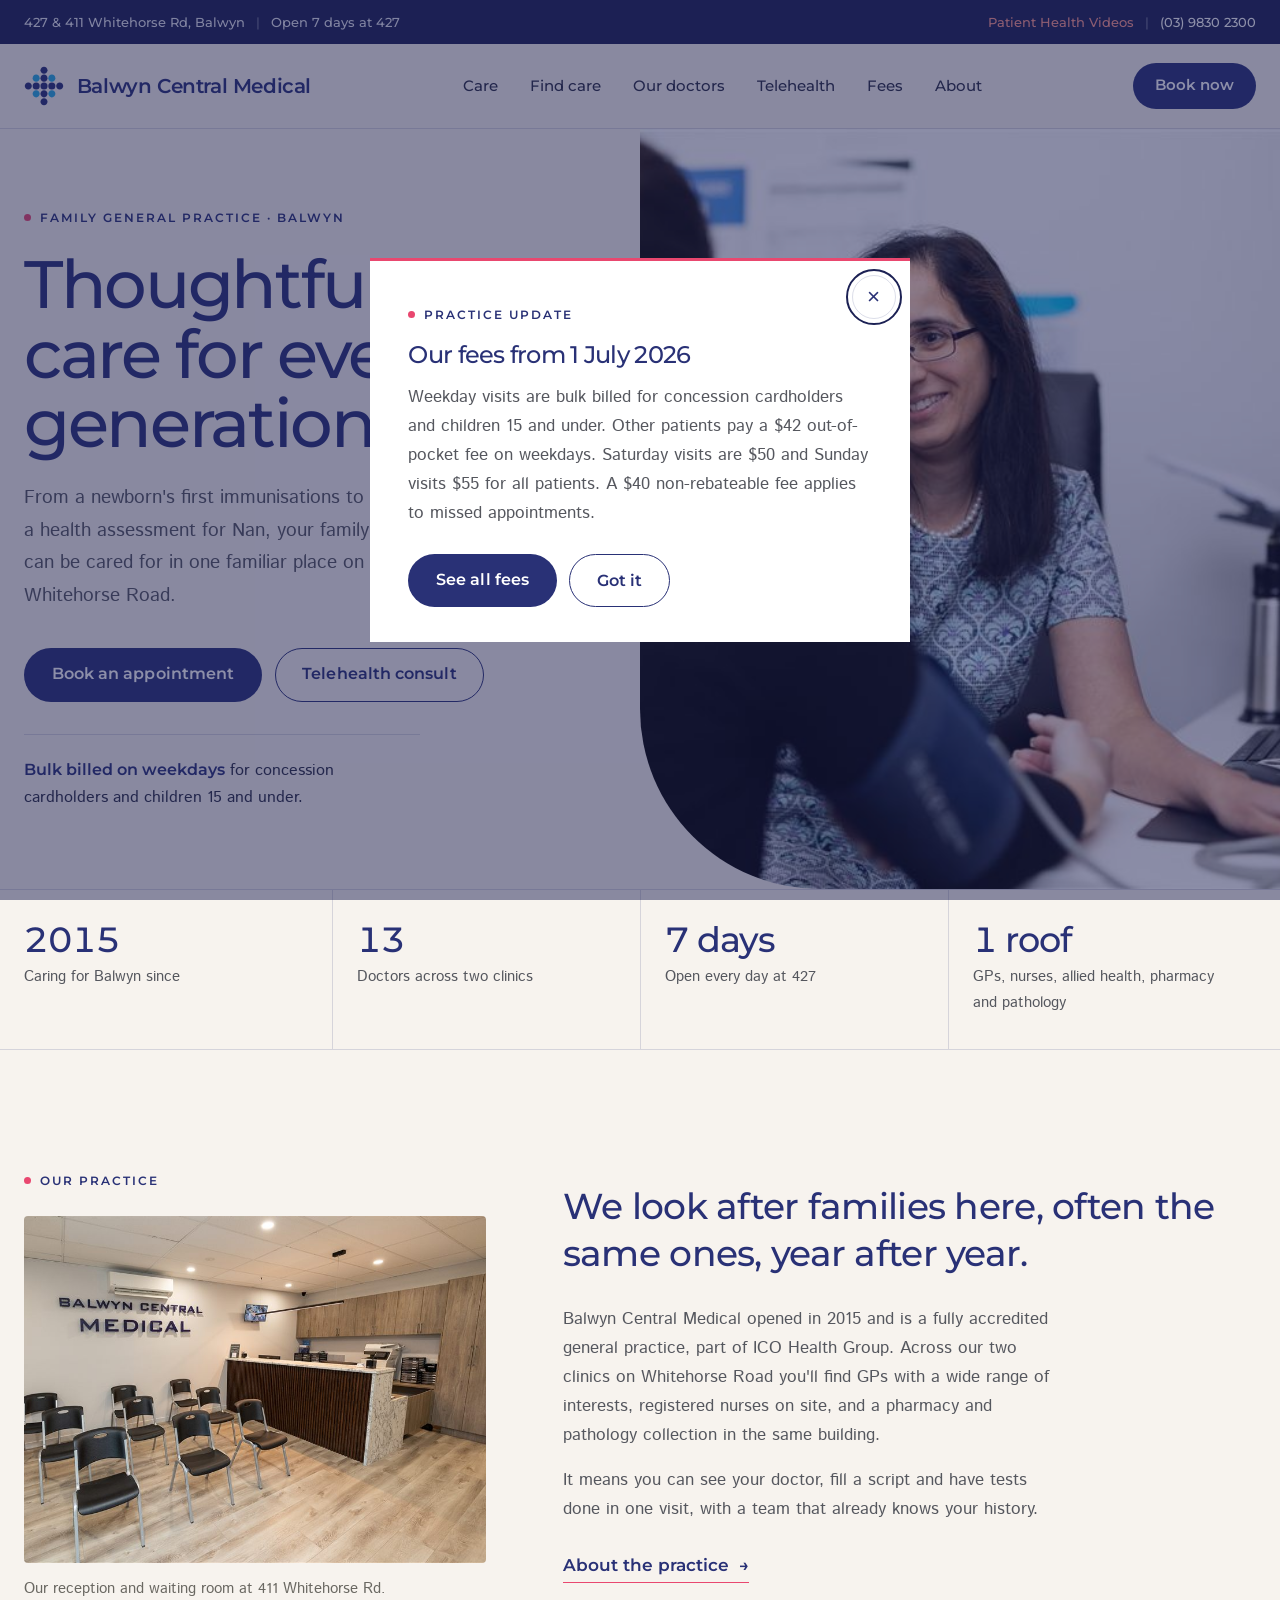
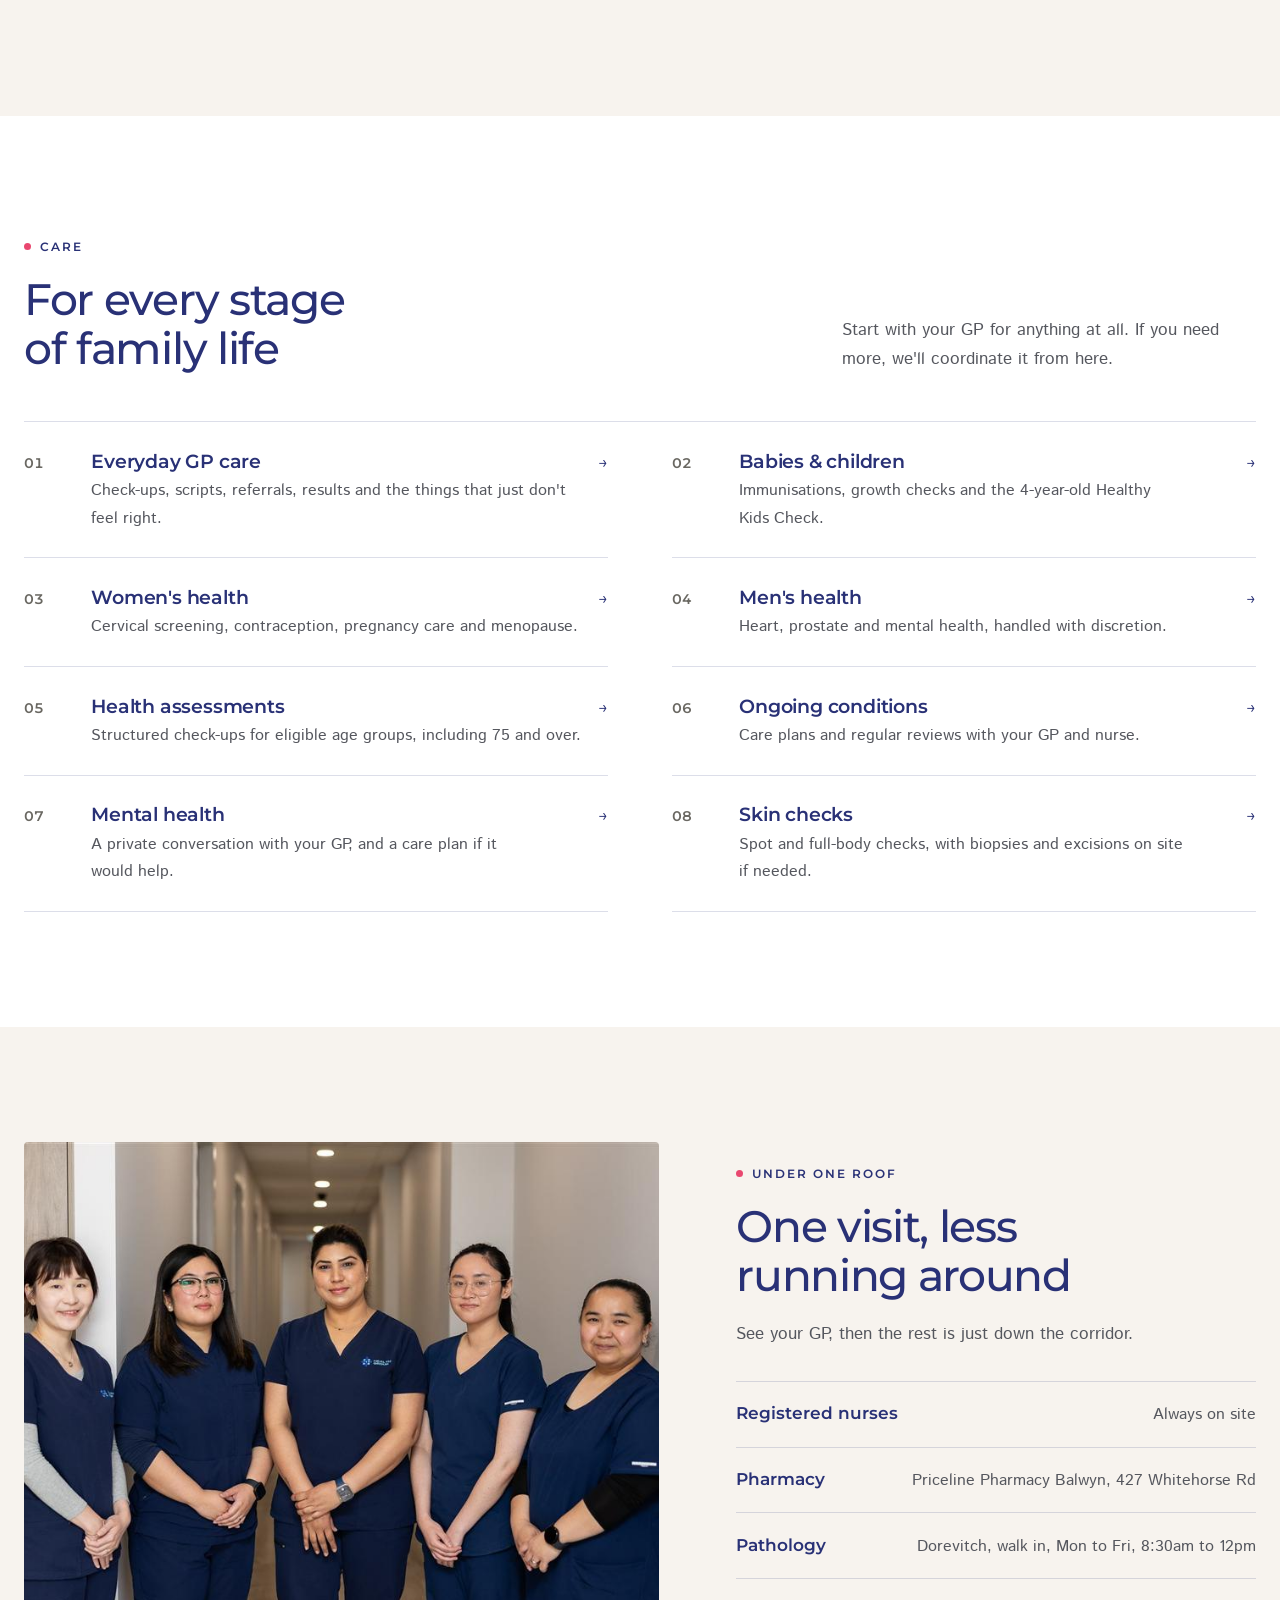
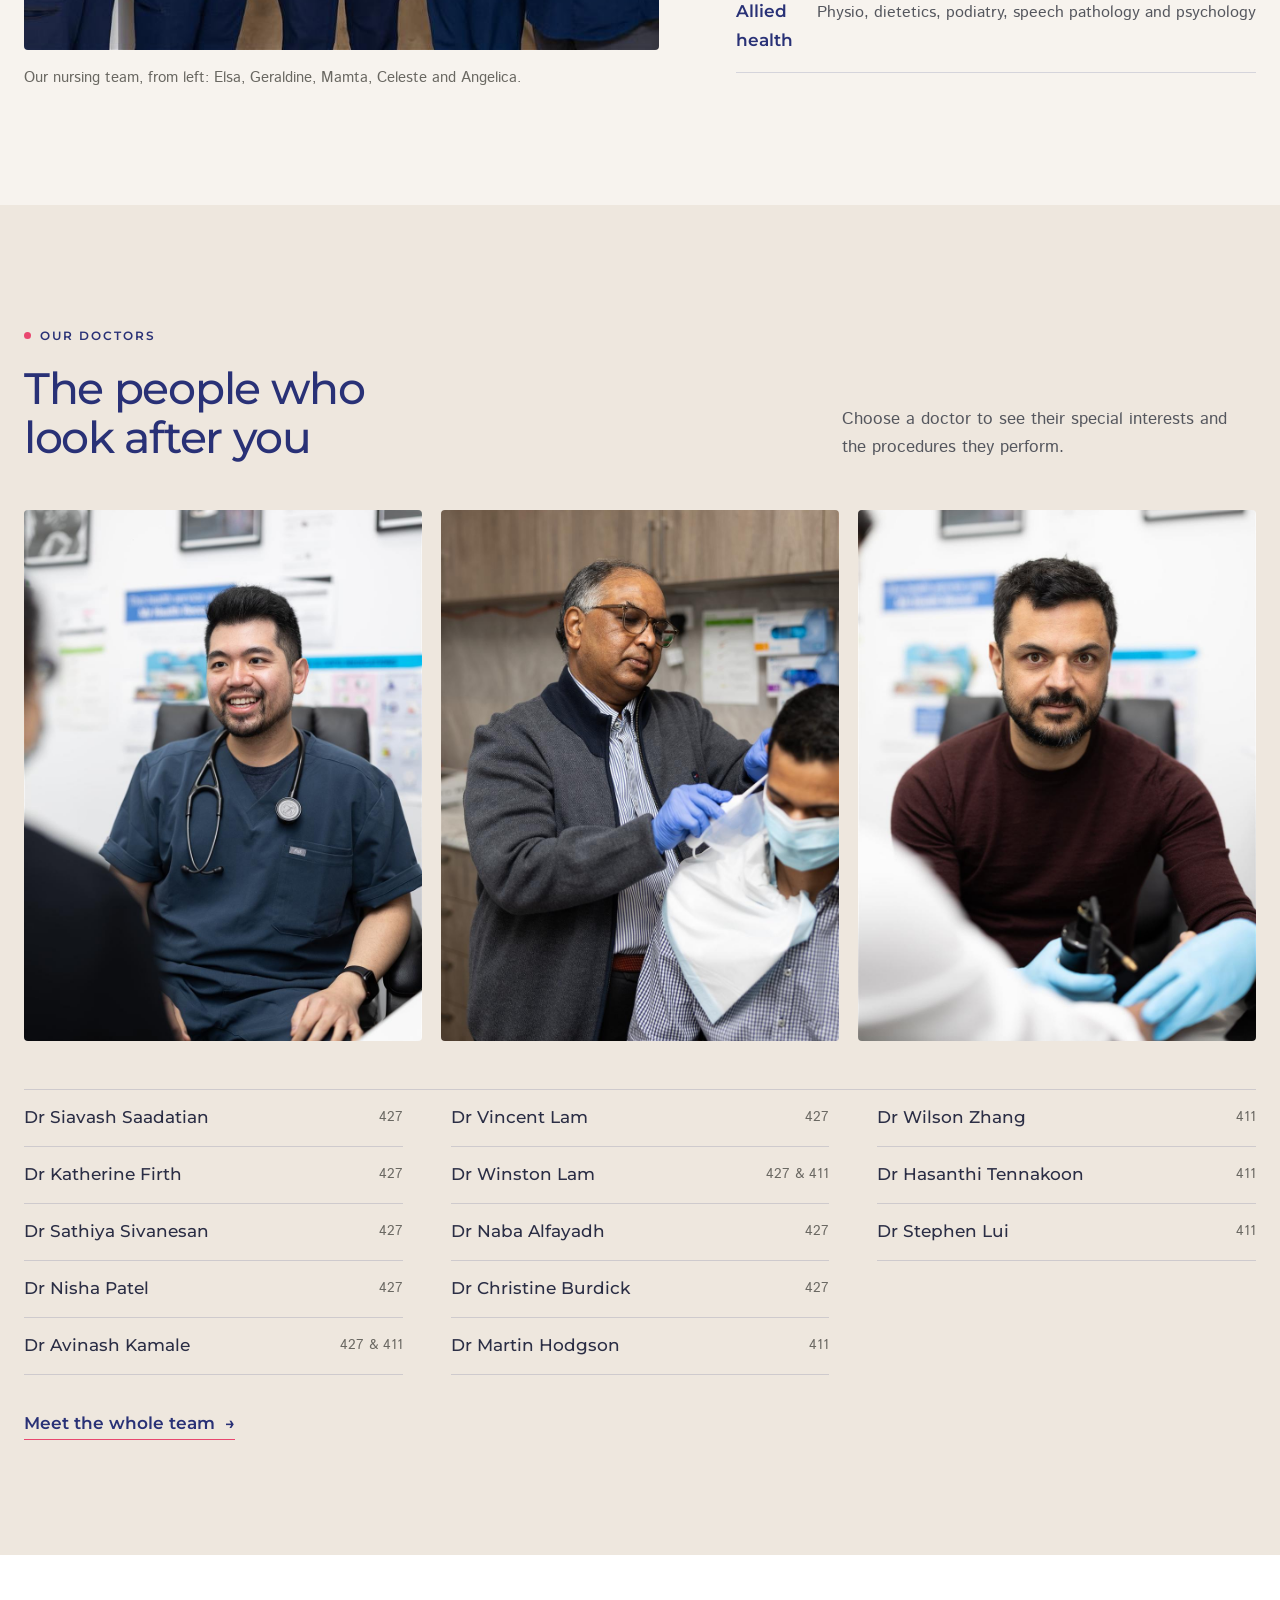
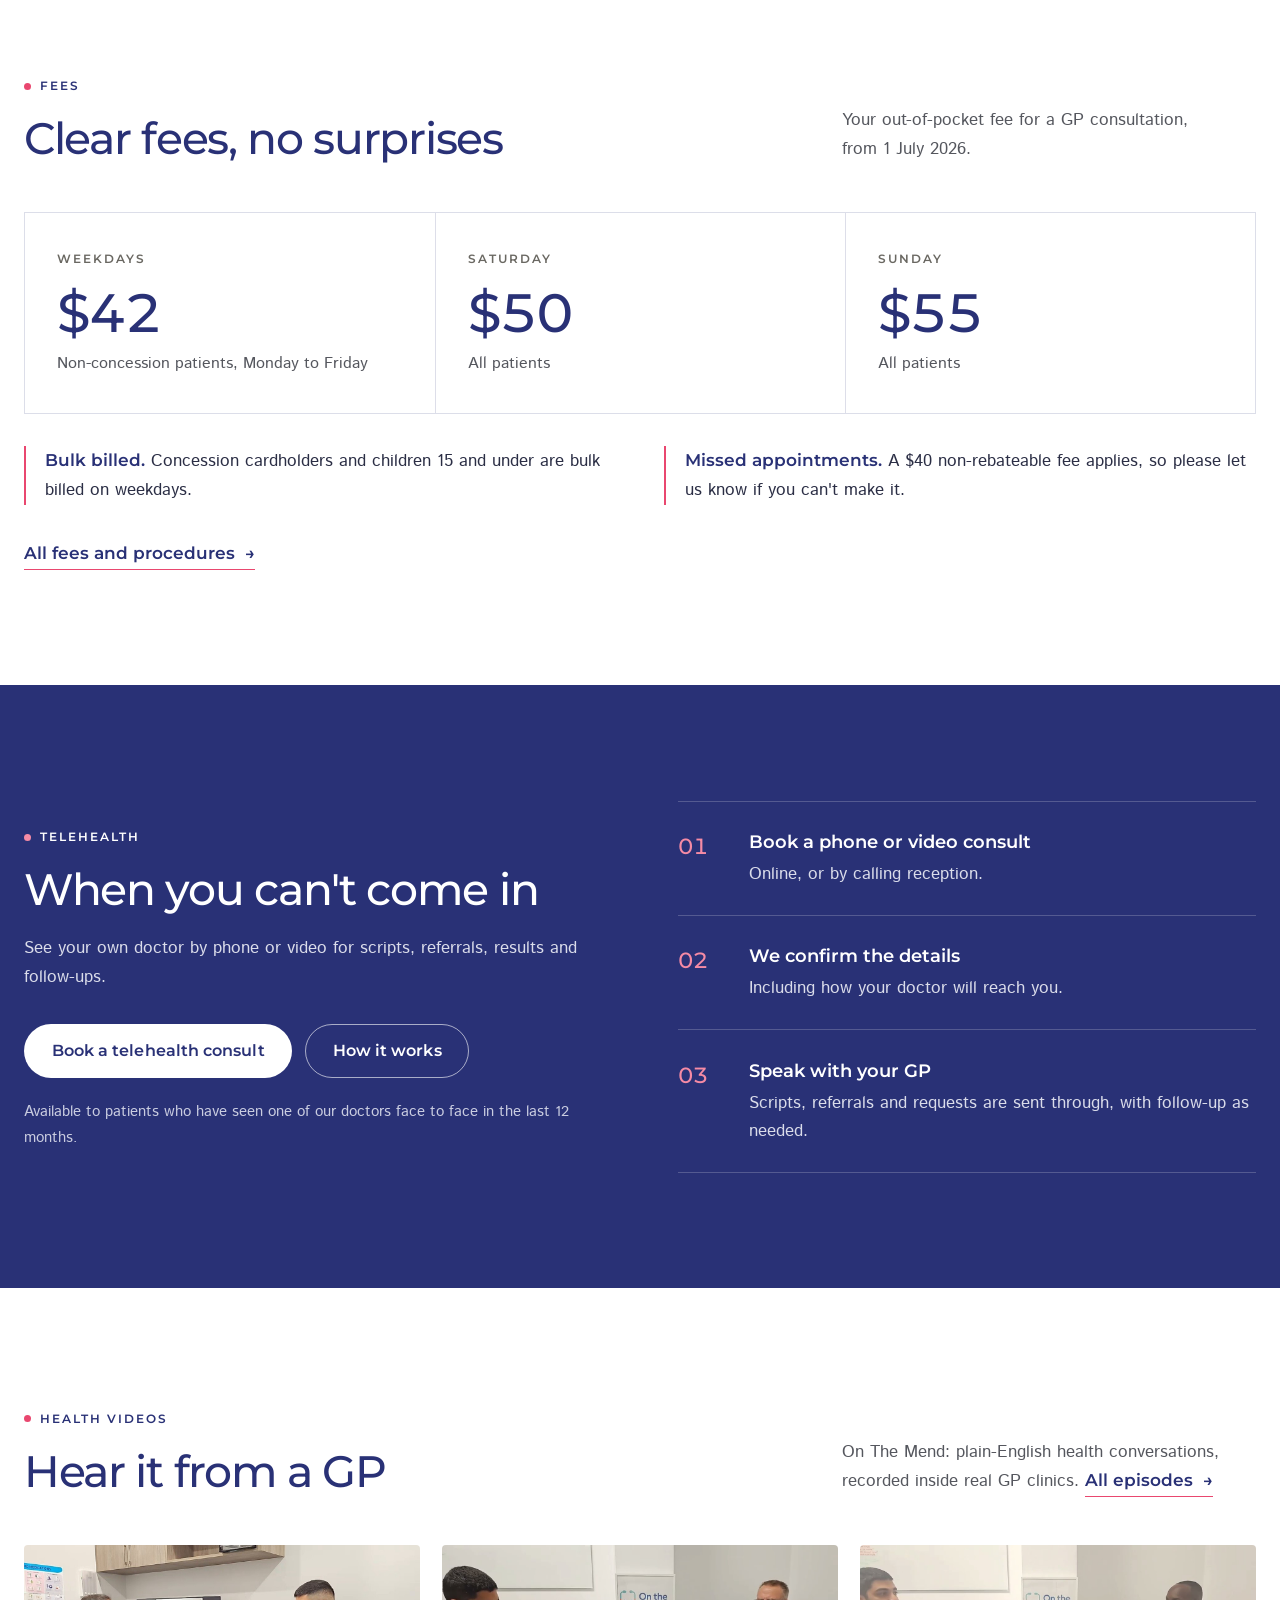
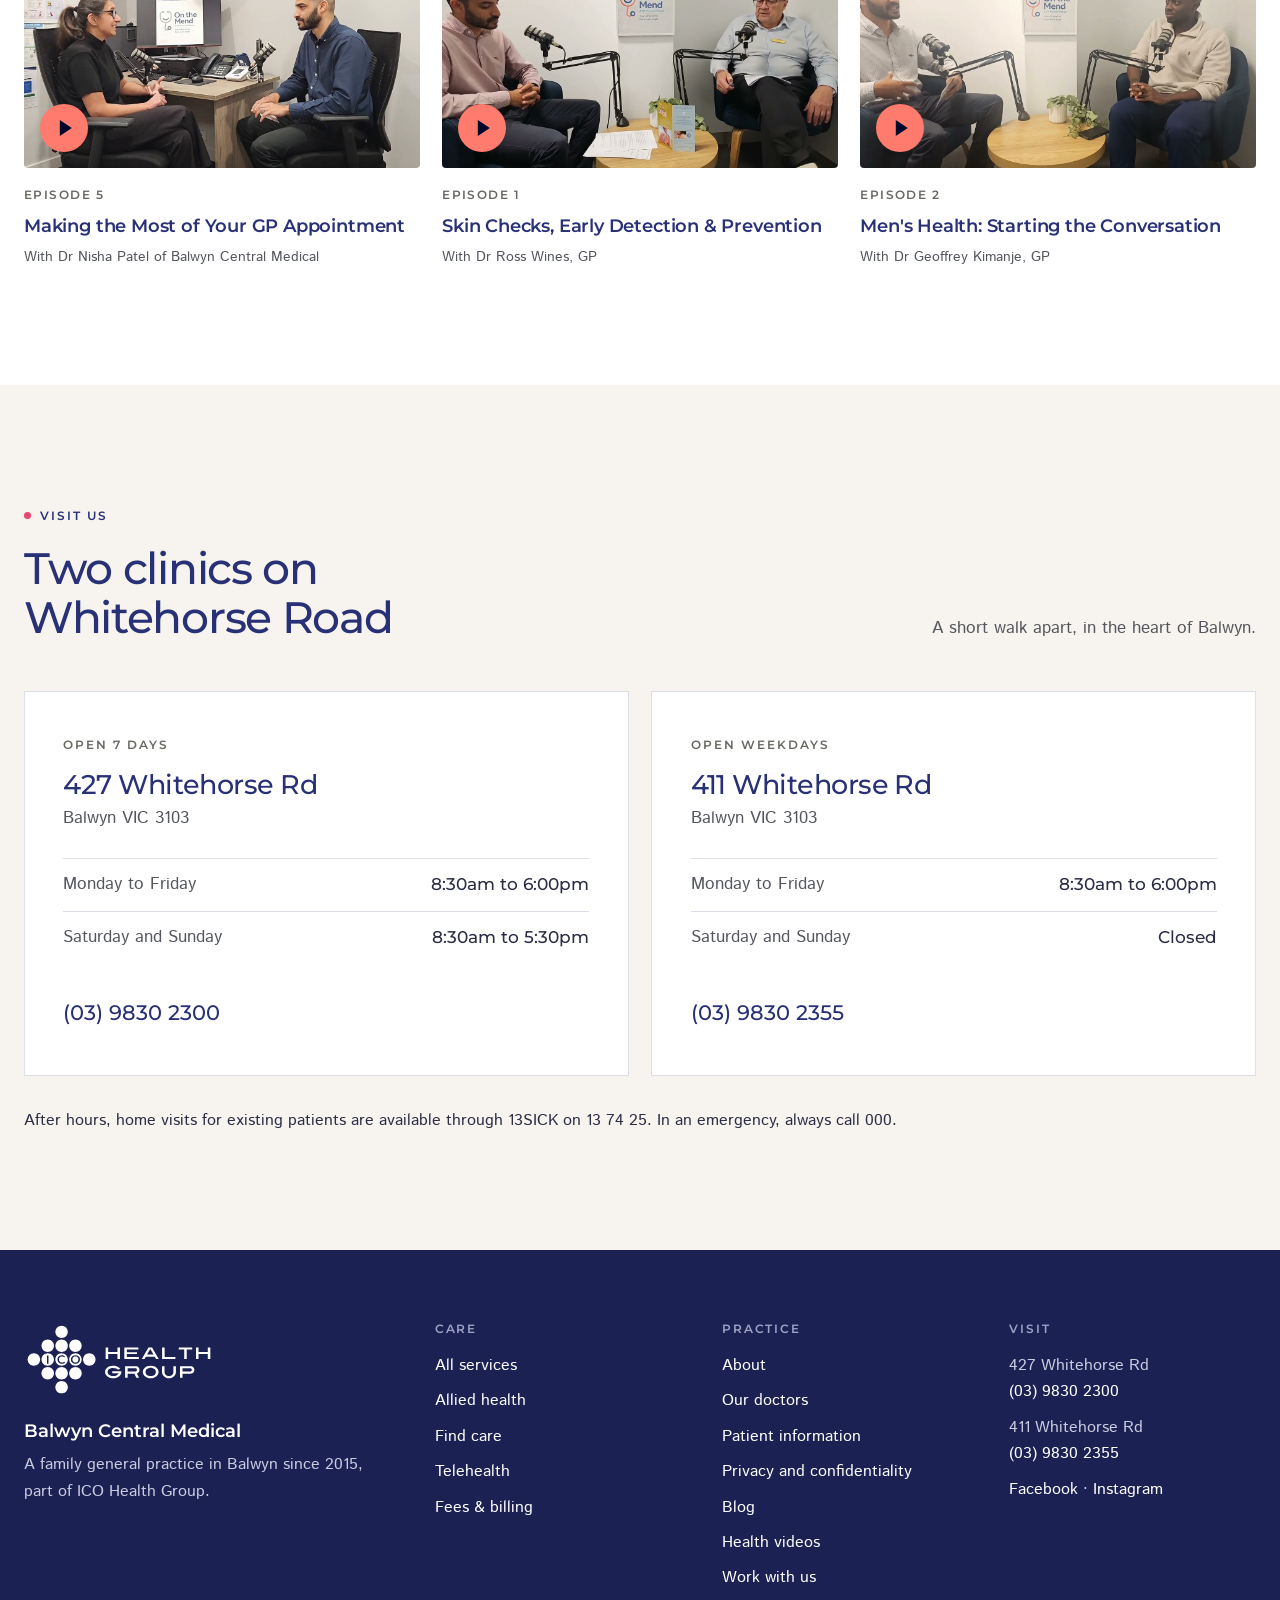
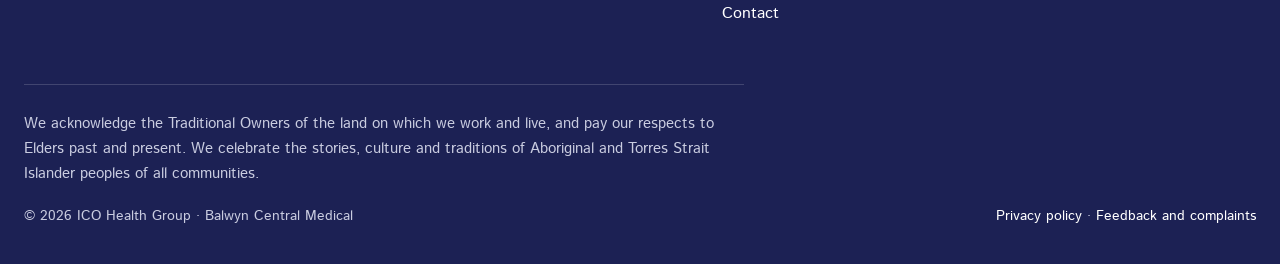
==== commit d1eff5d0: "Home: allied health in the one-roof fact, health videos after telehealth Co-Authored-By: Claude Opus" ====
--- a/index.html
+++ b/index.html
@@ -91,7 +91,7 @@
       <div class="fact"><div class="n">2015</div><div class="l">Caring for Balwyn since</div></div>
       <div class="fact"><div class="n" id="docCount"></div><div class="l">Doctors across two clinics</div></div>
       <div class="fact"><div class="n">7 days</div><div class="l">Open every day at 427</div></div>
-      <div class="fact"><div class="n">1 roof</div><div class="l">GP, nurses, pharmacy and pathology</div></div>
+      <div class="fact"><div class="n">1 roof</div><div class="l">GPs, nurses, allied health, pharmacy and pathology</div></div>
     </div>
   </div>
 
@@ -174,21 +174,6 @@
     </div>
   </section>
 
-  <!-- on the mend -->
-  <section class="section">
-    <div class="wrap">
-      <div class="sec-head reveal">
-        <div><span class="eyebrow">Health videos</span><h2>Hear it from a GP</h2></div>
-        <p>On The Mend: plain-English health conversations, recorded inside real GP clinics. <a class="arrow-link" href="https://onthemendgp.com.au/episodes/" target="_blank" rel="noopener">All episodes <span aria-hidden="true">→</span><span class="sr-only"> (opens in a new tab)</span></a></p>
-      </div>
-      <div class="otm-cards">
-        <a class="otm-card reveal" href="https://onthemendgp.com.au/episodes/making-the-most-of-your-gp-appointment/" target="_blank" rel="noopener"><span class="thumb"><img src="images/otm/ep5.jpg" width="1280" height="720" loading="lazy" alt=""><span class="play" aria-hidden="true"></span></span><span class="k">Episode 5</span><h3>Making the Most of Your GP Appointment</h3><span class="who">With Dr Nisha Patel of Balwyn Central Medical</span><span class="sr-only"> (opens in a new tab)</span></a>
-        <a class="otm-card reveal" href="https://onthemendgp.com.au/episodes/skin-checks-early-detection/" target="_blank" rel="noopener"><span class="thumb"><img src="images/otm/ep1.jpg" width="1280" height="720" loading="lazy" alt=""><span class="play" aria-hidden="true"></span></span><span class="k">Episode 1</span><h3>Skin Checks, Early Detection &amp; Prevention</h3><span class="who">With Dr Ross Wines, GP</span><span class="sr-only"> (opens in a new tab)</span></a>
-        <a class="otm-card reveal" href="https://onthemendgp.com.au/episodes/mens-health/" target="_blank" rel="noopener"><span class="thumb"><img src="images/otm/ep2.jpg" width="1280" height="720" loading="lazy" alt=""><span class="play" aria-hidden="true"></span></span><span class="k">Episode 2</span><h3>Men&#39;s Health: Starting the Conversation</h3><span class="who">With Dr Geoffrey Kimanje, GP</span><span class="sr-only"> (opens in a new tab)</span></a>
-      </div>
-    </div>
-  </section>
-
   <!-- fees -->
   <section class="section paper">
     <div class="wrap">
@@ -223,6 +208,21 @@
         <li><span class="n" aria-hidden="true">02</span><span><b>We confirm the details</b>Including how your doctor will reach you.</span></li>
         <li><span class="n" aria-hidden="true">03</span><span><b>Speak with your GP</b>Scripts, referrals and requests are sent through, with follow-up as needed.</span></li>
       </ol>
+    </div>
+  </section>
+
+  <!-- on the mend -->
+  <section class="section paper">
+    <div class="wrap">
+      <div class="sec-head reveal">
+        <div><span class="eyebrow">Health videos</span><h2>Hear it from a GP</h2></div>
+        <p>On The Mend: plain-English health conversations, recorded inside real GP clinics. <a class="arrow-link" href="https://onthemendgp.com.au/episodes/" target="_blank" rel="noopener">All episodes <span aria-hidden="true">→</span><span class="sr-only"> (opens in a new tab)</span></a></p>
+      </div>
+      <div class="otm-cards">
+        <a class="otm-card reveal" href="https://onthemendgp.com.au/episodes/making-the-most-of-your-gp-appointment/" target="_blank" rel="noopener"><span class="thumb"><img src="images/otm/ep5.jpg" width="1280" height="720" loading="lazy" alt=""><span class="play" aria-hidden="true"></span></span><span class="k">Episode 5</span><h3>Making the Most of Your GP Appointment</h3><span class="who">With Dr Nisha Patel of Balwyn Central Medical</span><span class="sr-only"> (opens in a new tab)</span></a>
+        <a class="otm-card reveal" href="https://onthemendgp.com.au/episodes/skin-checks-early-detection/" target="_blank" rel="noopener"><span class="thumb"><img src="images/otm/ep1.jpg" width="1280" height="720" loading="lazy" alt=""><span class="play" aria-hidden="true"></span></span><span class="k">Episode 1</span><h3>Skin Checks, Early Detection &amp; Prevention</h3><span class="who">With Dr Ross Wines, GP</span><span class="sr-only"> (opens in a new tab)</span></a>
+        <a class="otm-card reveal" href="https://onthemendgp.com.au/episodes/mens-health/" target="_blank" rel="noopener"><span class="thumb"><img src="images/otm/ep2.jpg" width="1280" height="720" loading="lazy" alt=""><span class="play" aria-hidden="true"></span></span><span class="k">Episode 2</span><h3>Men&#39;s Health: Starting the Conversation</h3><span class="who">With Dr Geoffrey Kimanje, GP</span><span class="sr-only"> (opens in a new tab)</span></a>
+      </div>
     </div>
   </section>
 
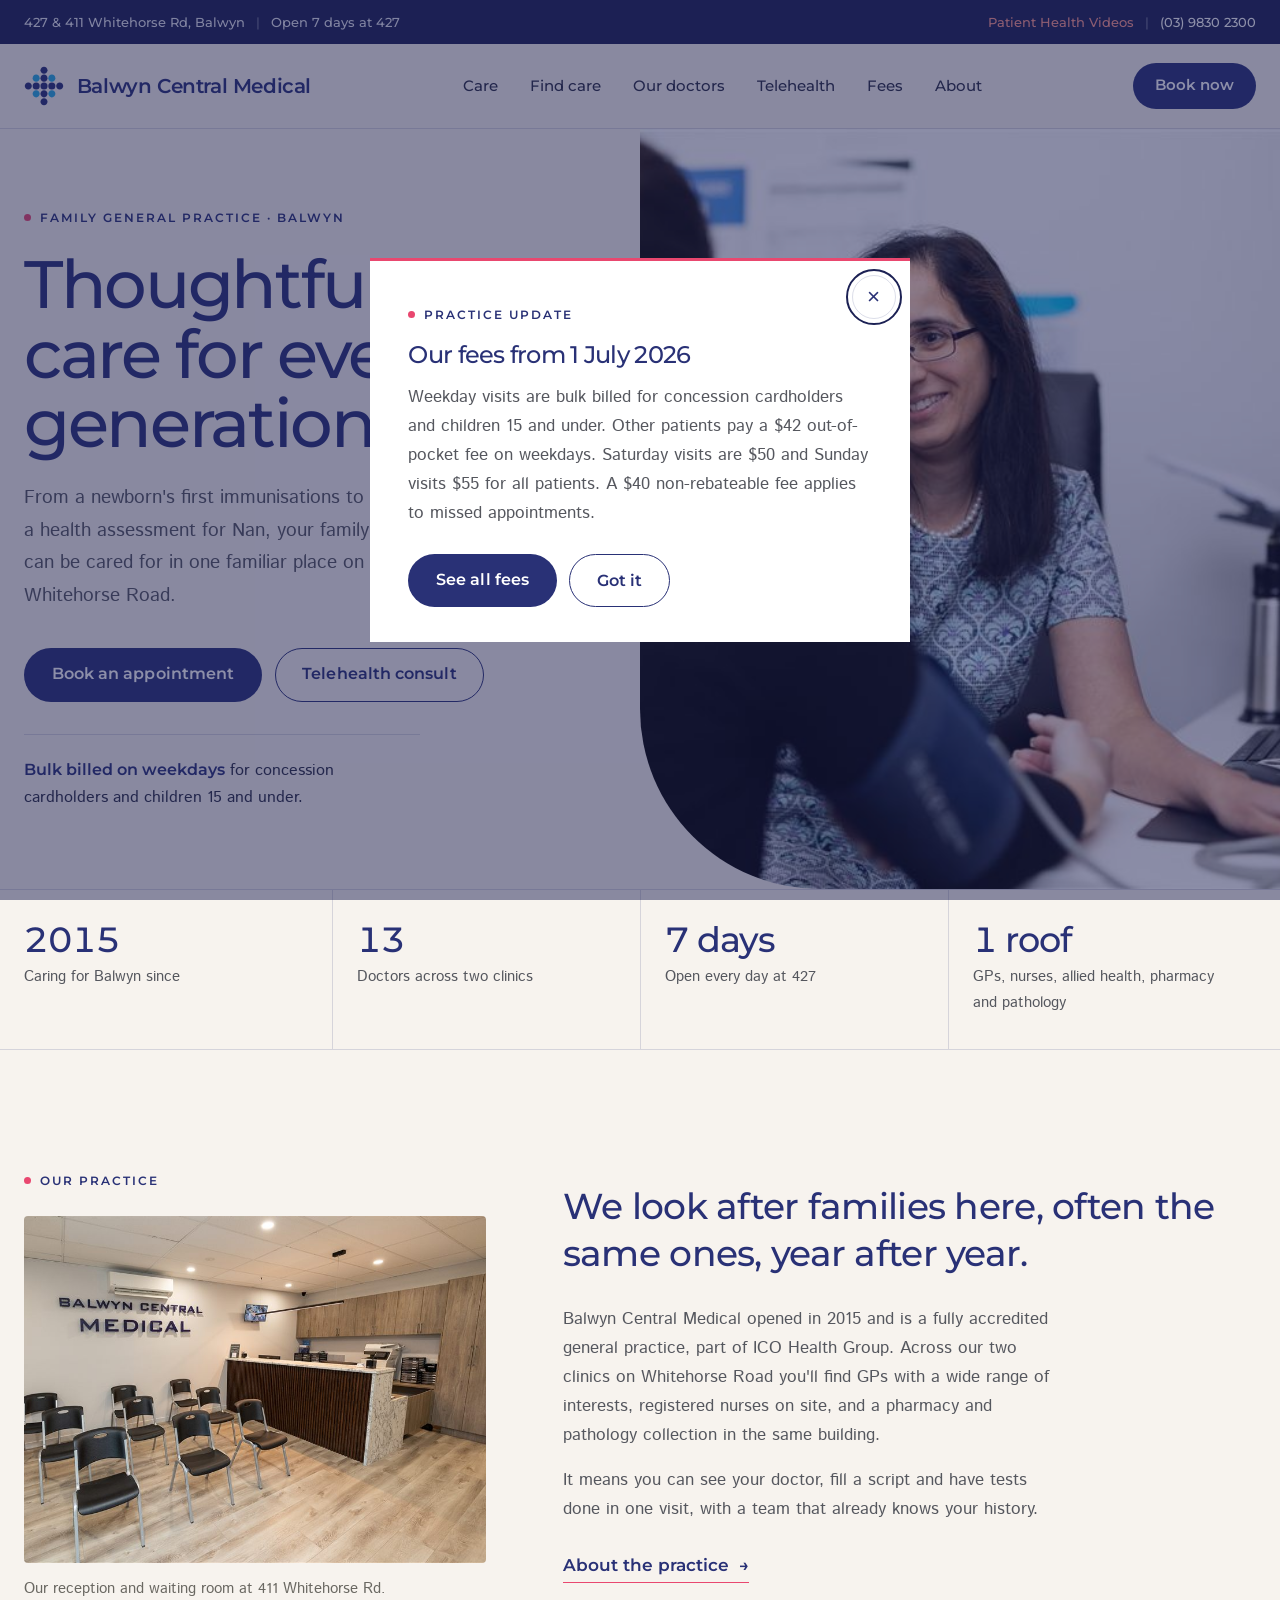
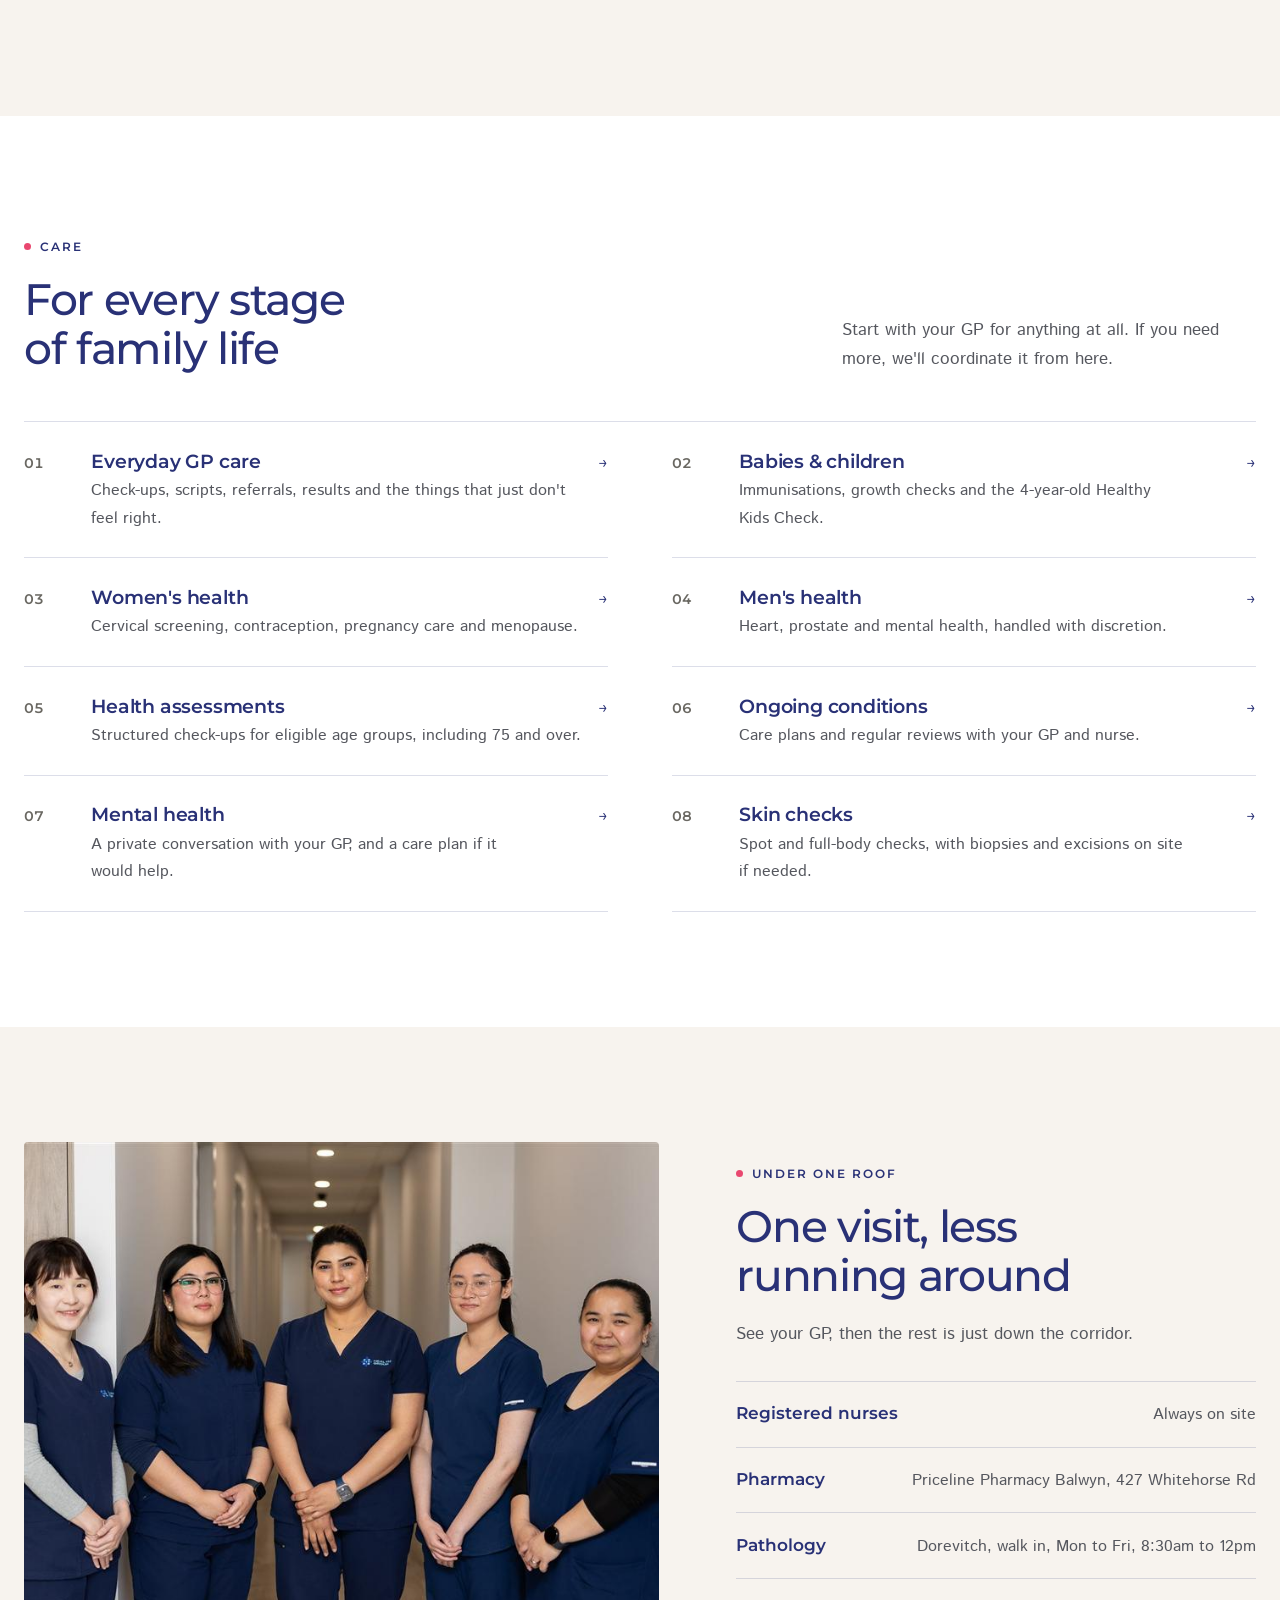
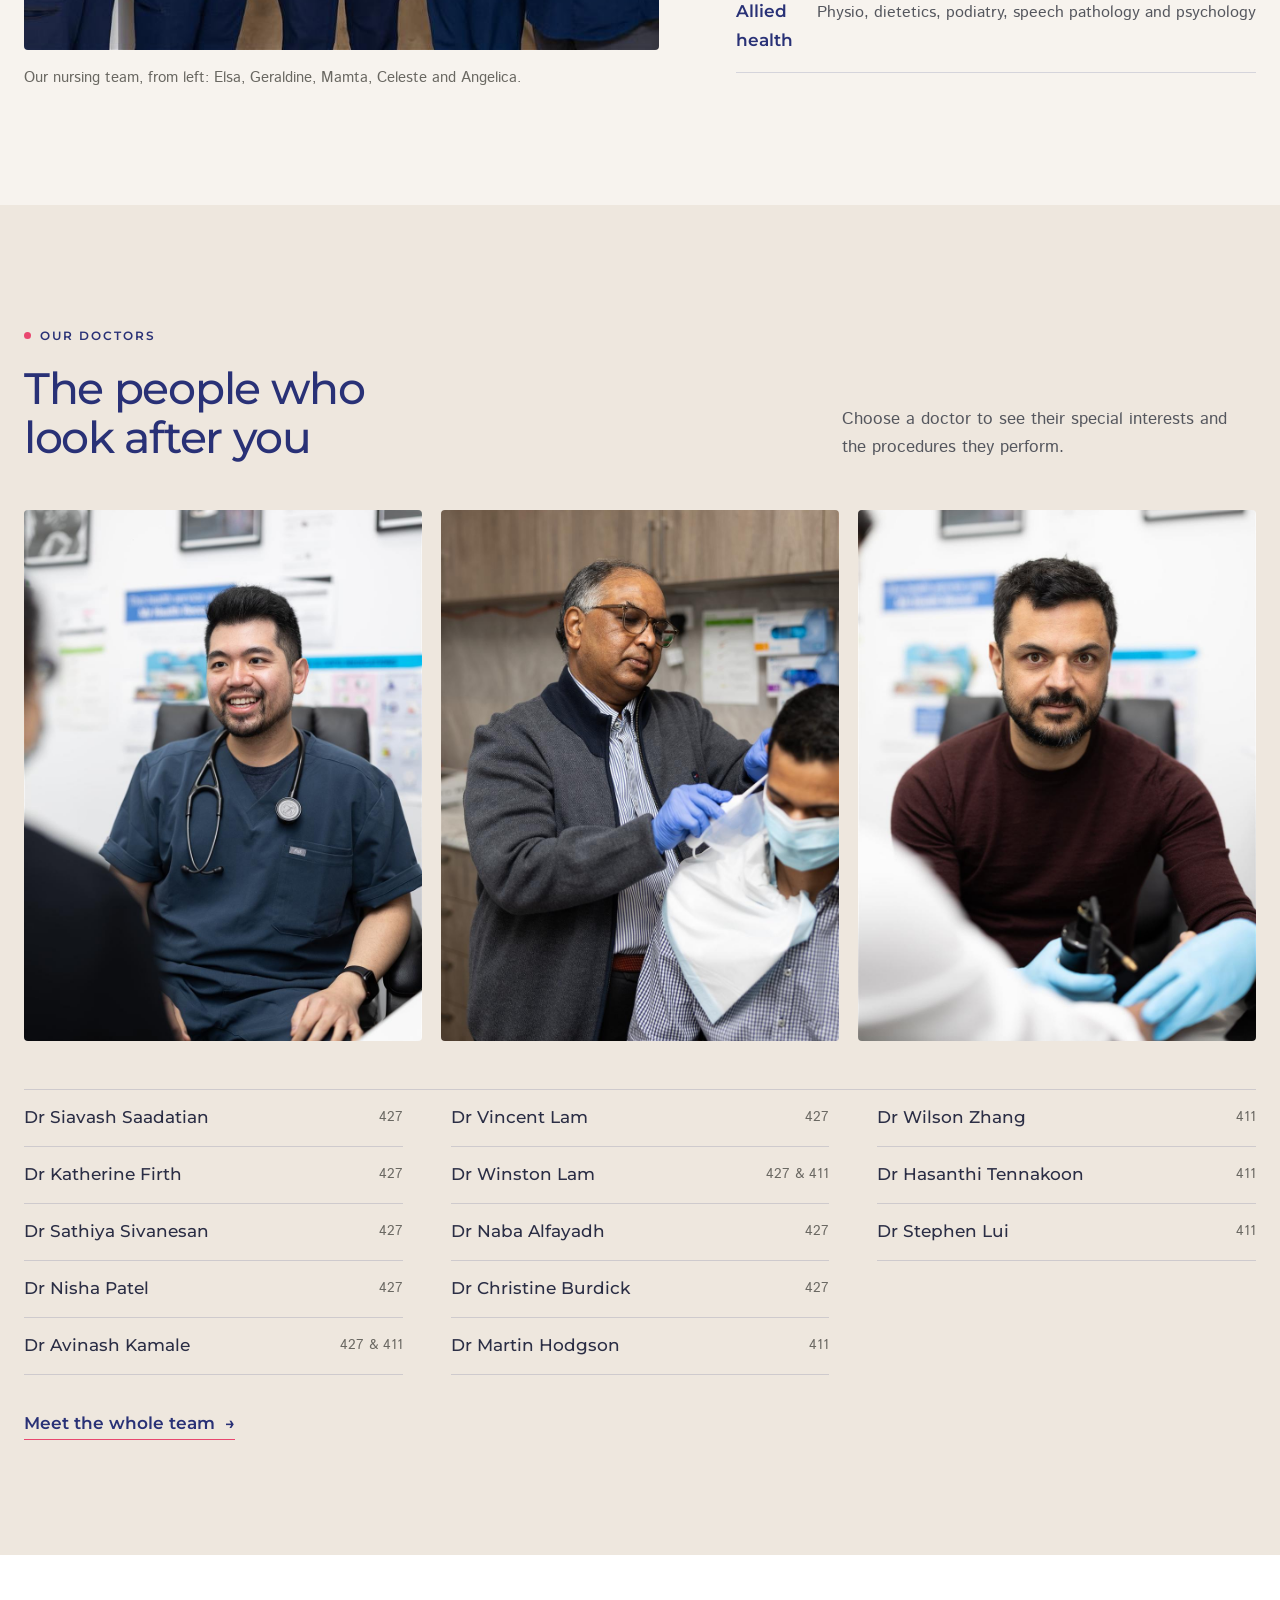
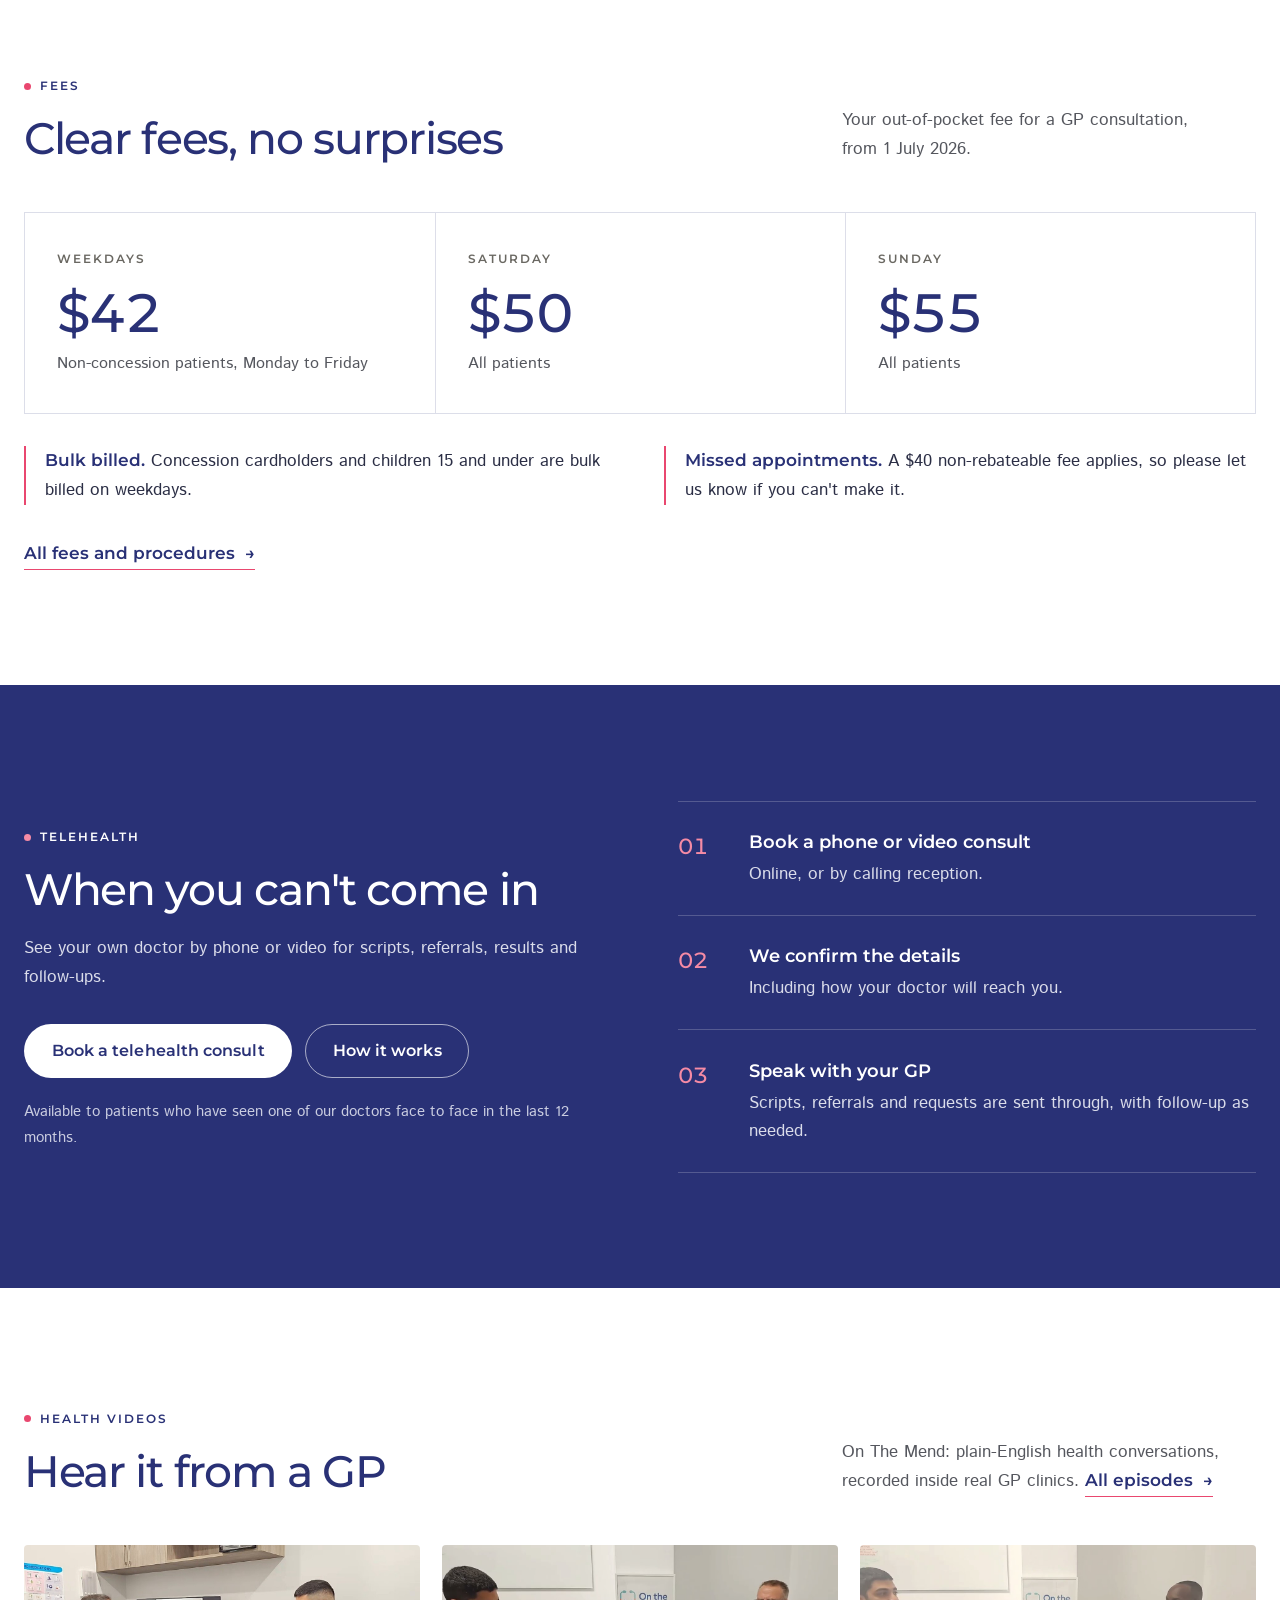
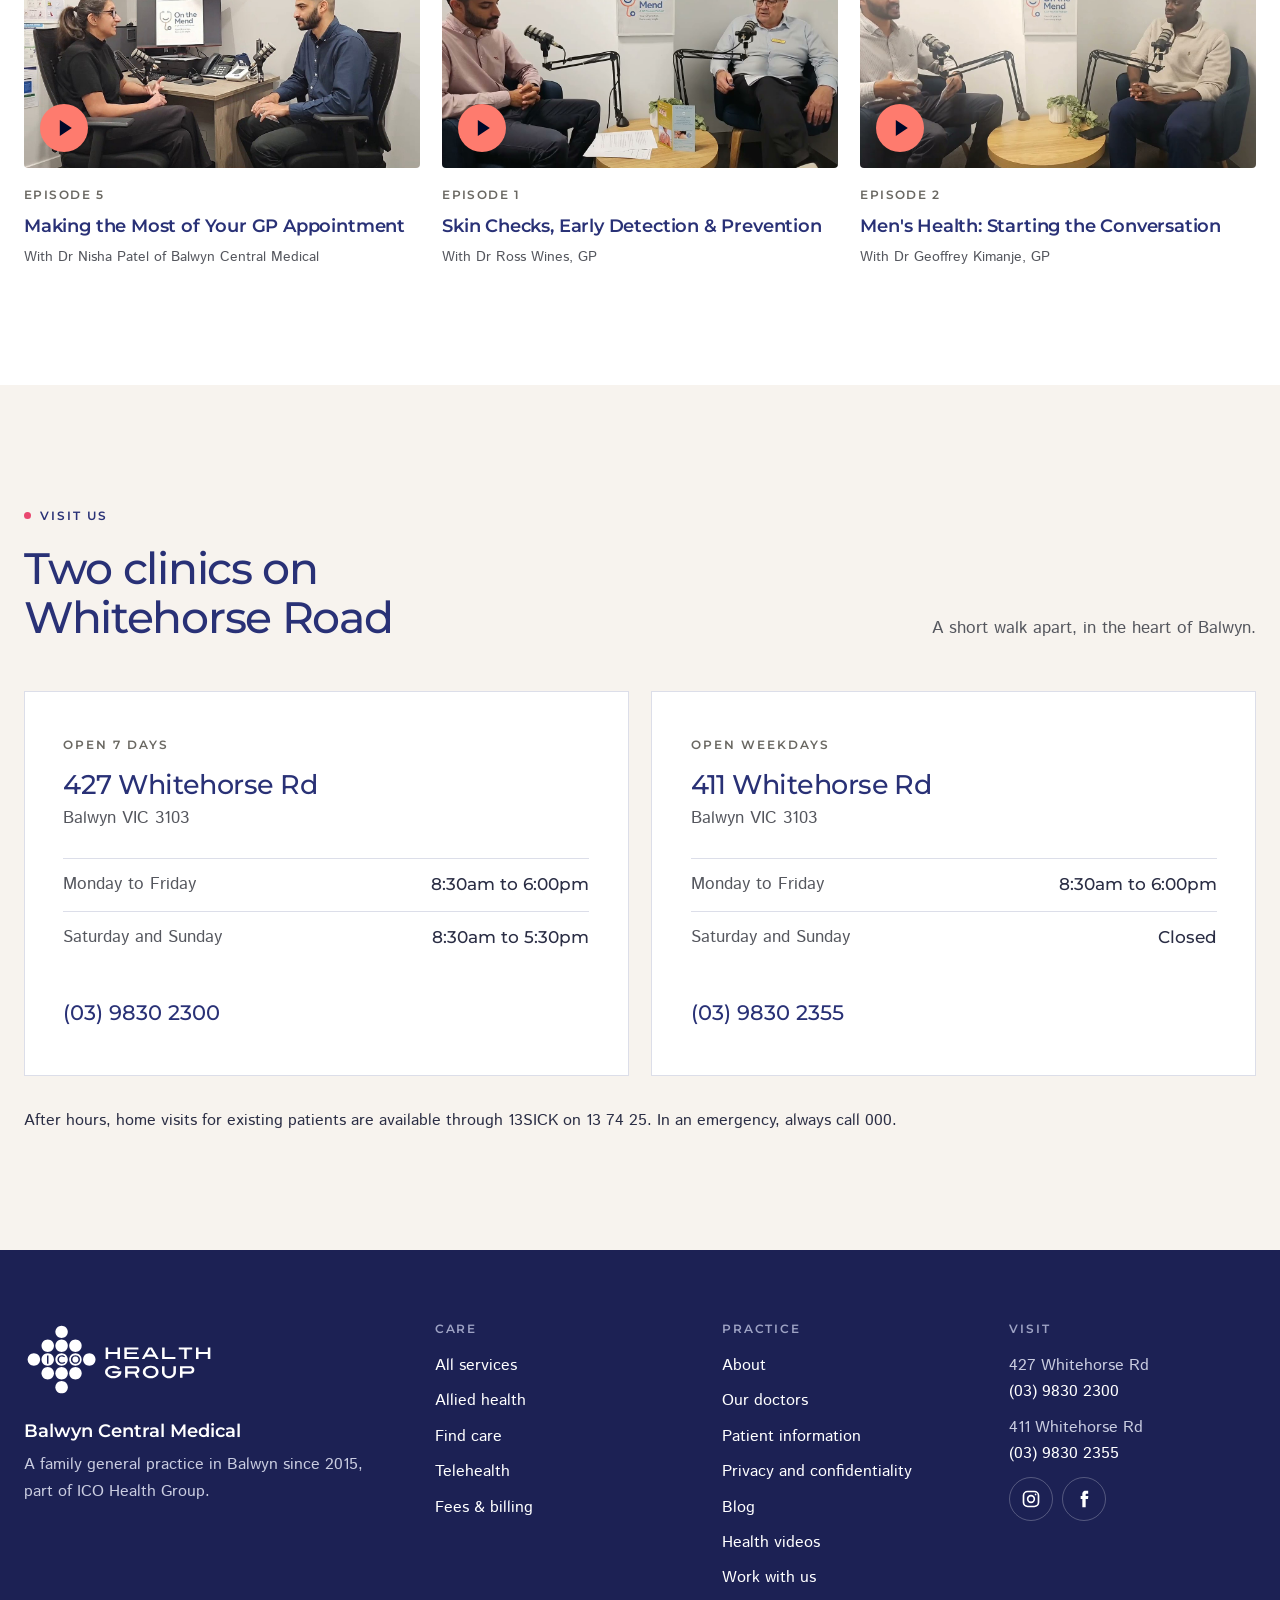
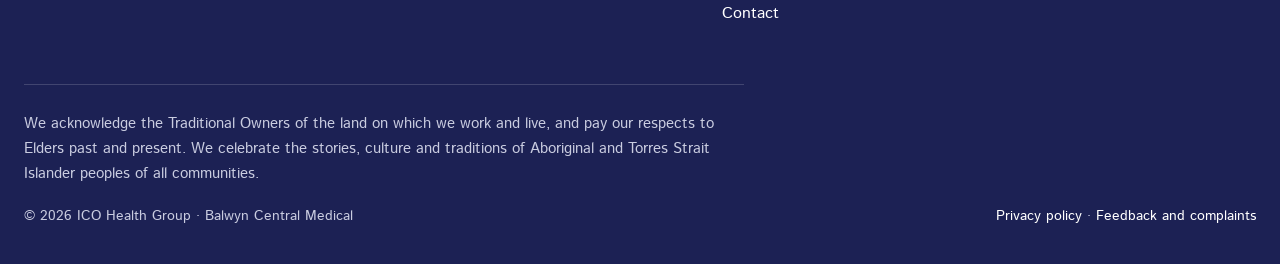
==== commit 76587b5f: "Add Balwyn Instagram and Facebook: footer icons, contact line, blog post strip Co-Authored-By: Claud" ====
--- a/index.html
+++ b/index.html
@@ -263,7 +263,7 @@
       </div>
       <div><h2>Care</h2><nav aria-label="Care"><a href="services.html">All services</a><a href="allied-health.html">Allied health</a><a href="find-care.html">Find care</a><a href="telehealth.html">Telehealth</a><a href="fees.html">Fees &amp; billing</a></nav></div>
       <div><h2>Practice</h2><nav aria-label="Practice"><a href="about.html">About</a><a href="doctors.html">Our doctors</a><a href="patient-information.html">Patient information</a><a href="privacy.html">Privacy and confidentiality</a><a href="blog.html">Blog</a><a href="https://onthemendgp.com.au/" target="_blank" rel="noopener">Health videos<span class="sr-only"> (opens in a new tab)</span></a><a href="careers.html">Work with us</a><a href="contact.html">Contact</a></nav></div>
-      <div><h2>Visit</h2><p>427 Whitehorse Rd<br><a href="tel:+61398302300">(03) 9830 2300</a></p><p>411 Whitehorse Rd<br><a href="tel:+61398302355">(03) 9830 2355</a></p><p><a href="https://facebook.com/BalwynCentralMedical">Facebook</a> · <a href="https://www.instagram.com/icohealthgroup/">Instagram</a></p></div>
+      <div><h2>Visit</h2><p>427 Whitehorse Rd<br><a href="tel:+61398302300">(03) 9830 2300</a></p><p>411 Whitehorse Rd<br><a href="tel:+61398302355">(03) 9830 2355</a></p><p class="social"><a href="https://www.instagram.com/balwyncentralmedical/" target="_blank" rel="noopener" aria-label="Balwyn Central Medical on Instagram (opens in a new tab)"><svg aria-hidden="true" focusable="false" width="20" height="20" viewBox="0 0 24 24" fill="none" stroke="currentColor" stroke-width="2"><rect x="3" y="3" width="18" height="18" rx="5"/><circle cx="12" cy="12" r="4"/><circle cx="17.5" cy="6.5" r="1" fill="currentColor" stroke="none"/></svg></a><a href="https://www.facebook.com/BalwynCentralMedical" target="_blank" rel="noopener" aria-label="Balwyn Central Medical on Facebook (opens in a new tab)"><svg aria-hidden="true" focusable="false" width="20" height="20" viewBox="0 0 24 24" fill="currentColor"><path d="M14 8.5V6.8c0-.8.5-1 .9-1H17V2.2L14 2.2c-3.3 0-4 2.4-4 4v2.3H8V12h2v10h4V12h2.8l.4-3.5H14z"/></svg></a></p></div>
     </div>
     <p class="ack">We acknowledge the Traditional Owners of the land on which we work and live, and pay our respects to Elders past and present. We celebrate the stories, culture and traditions of Aboriginal and Torres Strait Islander peoples of all communities.</p>
     <div class="foot-bottom"><span>© 2026 ICO Health Group · Balwyn Central Medical</span><span><a href="privacy.html">Privacy policy</a> · <a href="patient-information.html#feedback">Feedback and complaints</a></span></div>
--- a/site.css
+++ b/site.css
@@ -230,6 +230,14 @@
 footer.site{background:var(--navy-deep);color:#C9CCE0;padding:4.5rem 0 2.2rem}
 footer.site a{color:#fff;text-decoration:none}
 footer.site a:hover{text-decoration:underline;text-underline-offset:4px}
+footer.site .social{display:flex;gap:.6rem}
+footer.site .social a{display:inline-flex;align-items:center;justify-content:center;width:44px;height:44px;border:1px solid rgba(255,255,255,.25);border-radius:50%}
+footer.site .social a:hover{border-color:#fff}
+.ig-grid{display:grid;grid-template-columns:repeat(4,1fr);gap:1rem}
+.ig-tile{display:block;overflow:hidden;border-radius:var(--r);aspect-ratio:4/5}
+.ig-tile img{width:100%;height:100%;object-fit:cover;transition:transform .4s ease}
+.ig-tile:hover img{transform:scale(1.03)}
+@media(max-width:800px){.ig-grid{grid-template-columns:repeat(2,1fr)}}
 .foot{display:grid;grid-template-columns:1.5fr 1fr 1fr 1fr;gap:2.5rem}
 .foot .ico-white{width:190px;height:auto;margin-bottom:1.2rem}
 .foot h2{font-size:.75rem;font-weight:600;letter-spacing:.16em;text-transform:uppercase;color:#9EA3C4;margin-bottom:1.1rem}
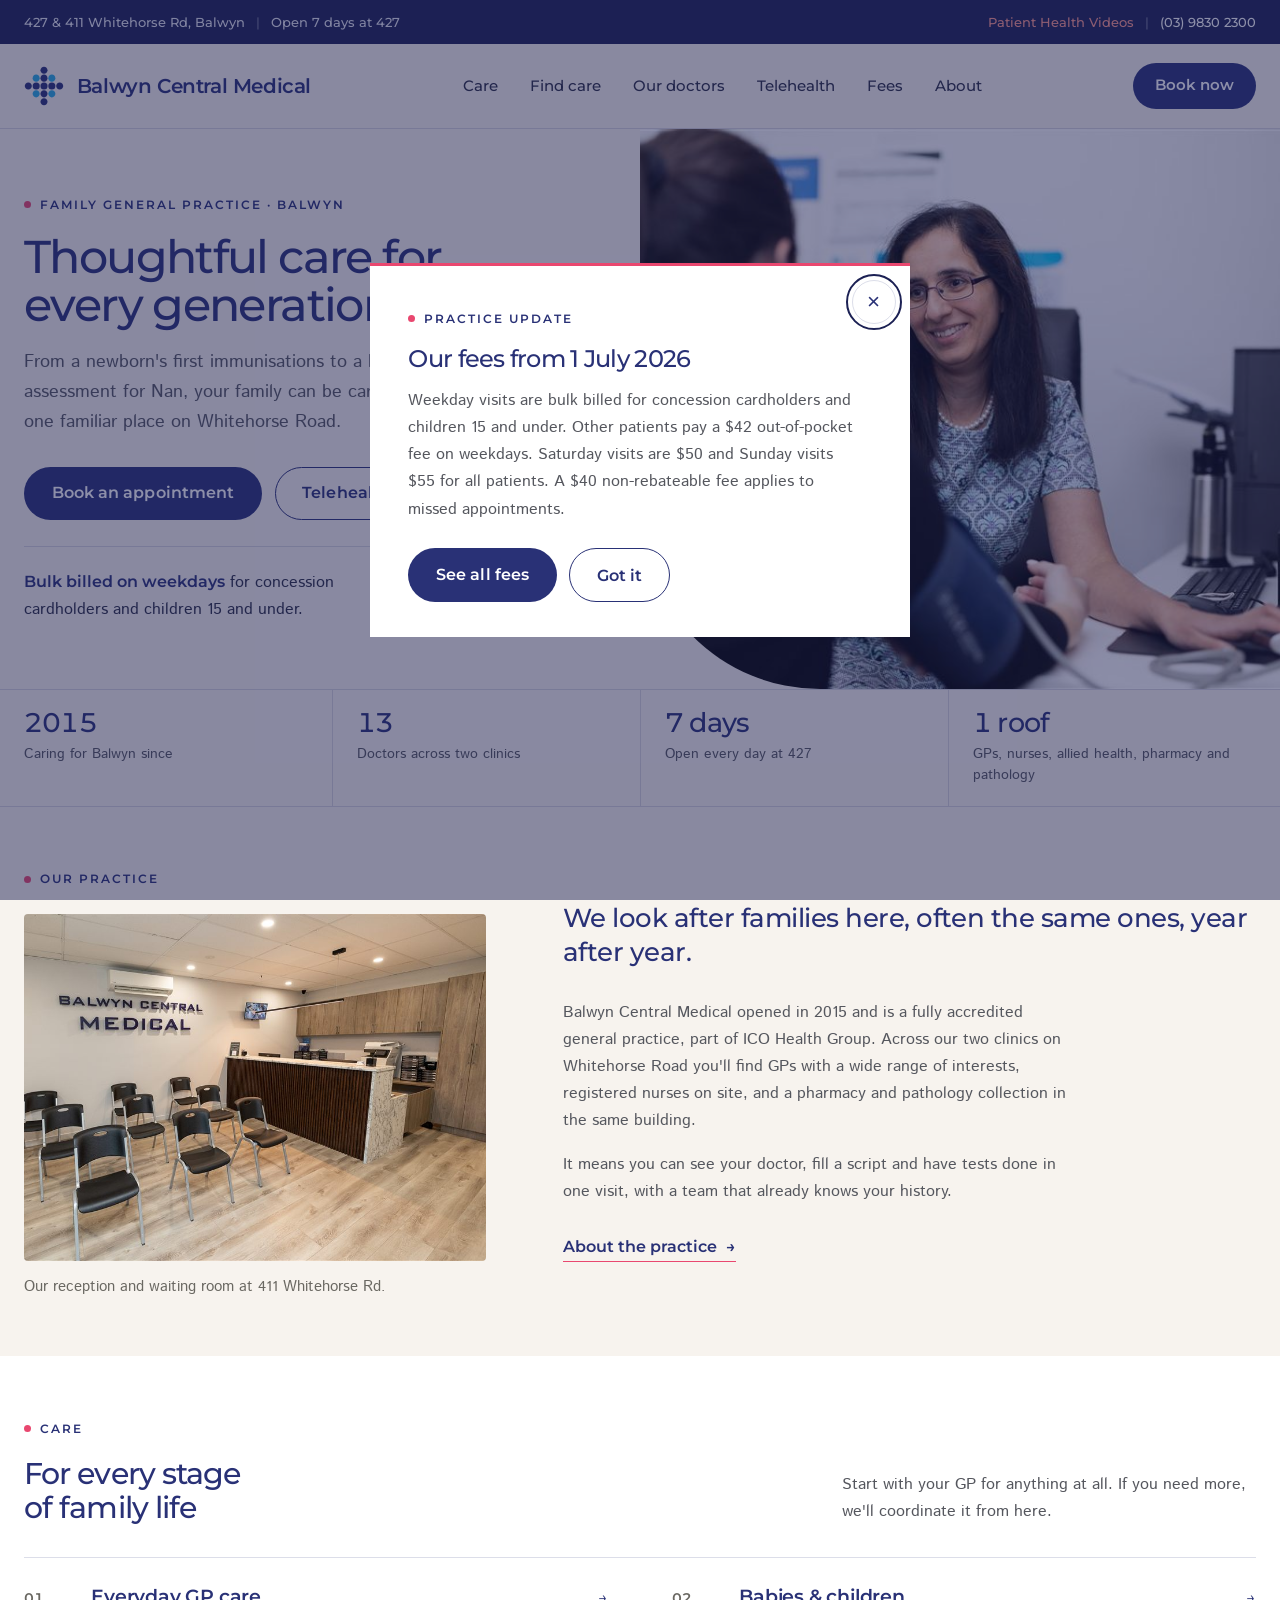
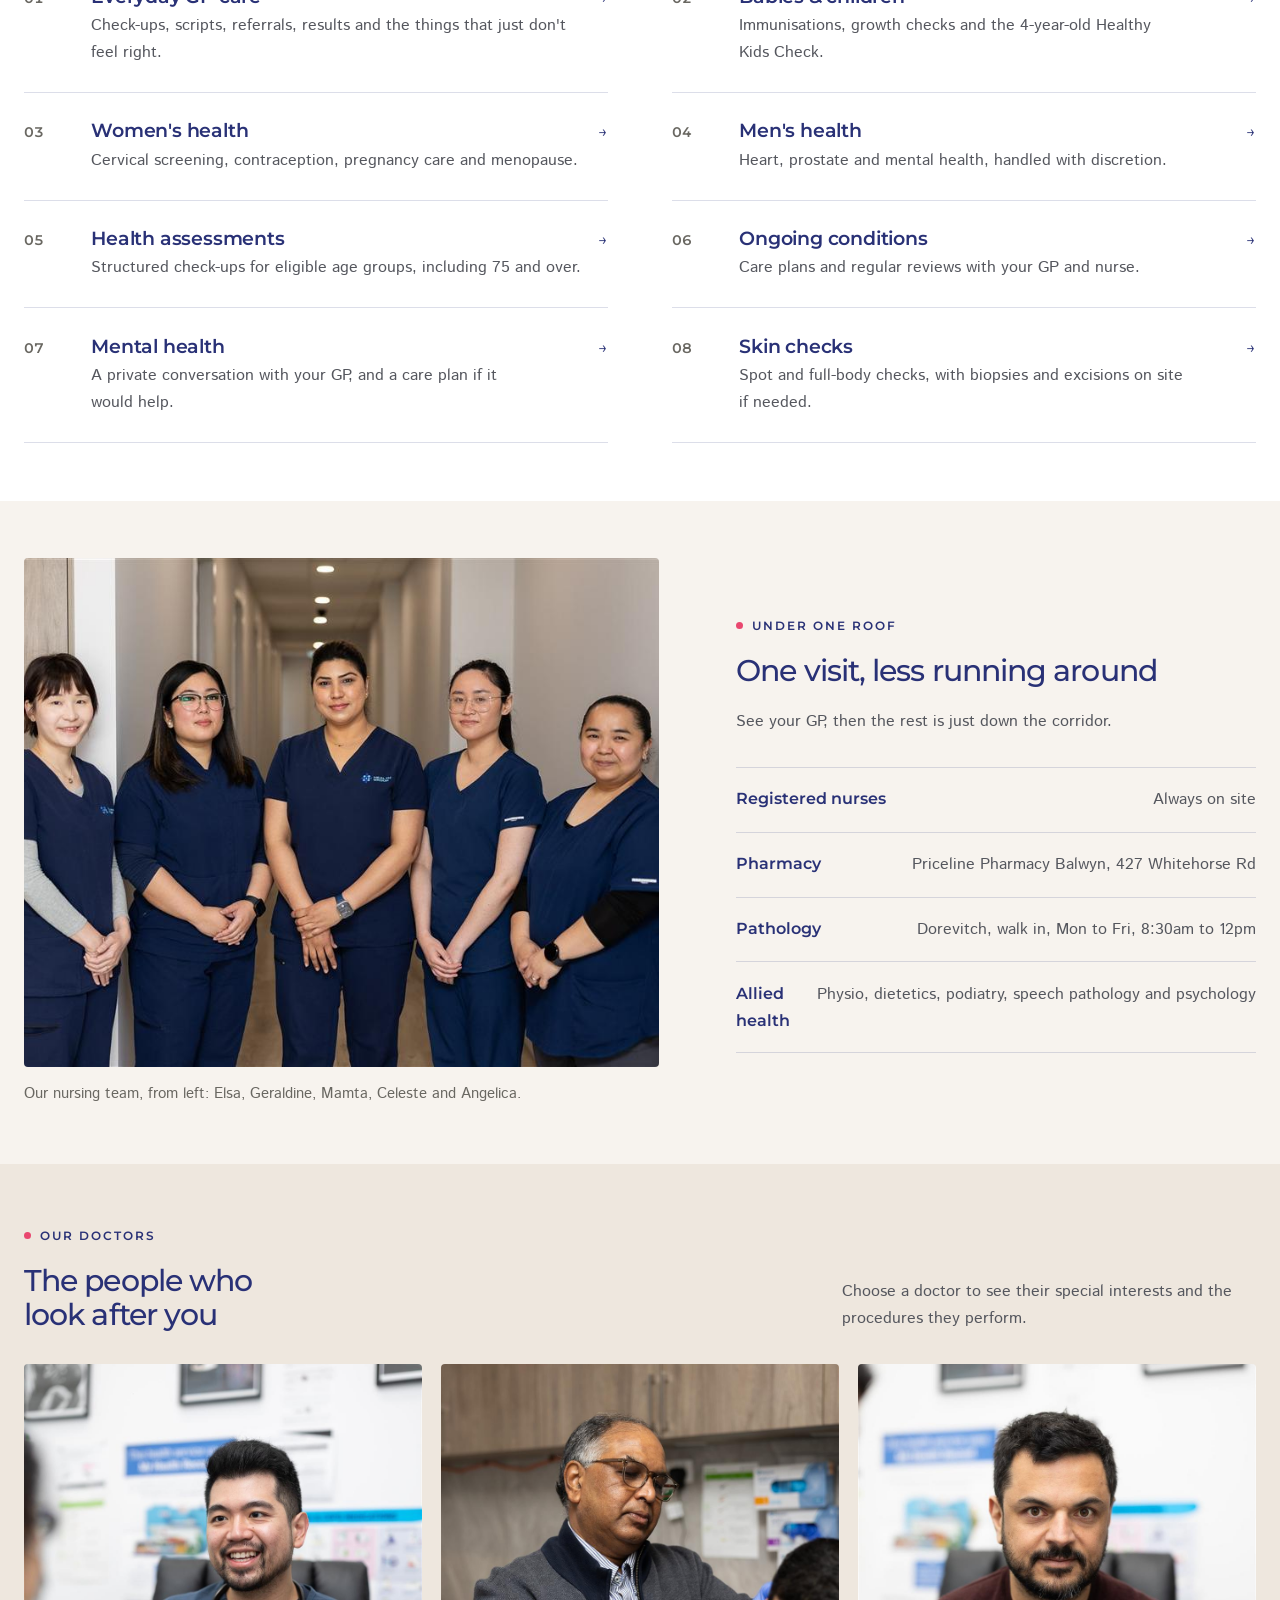
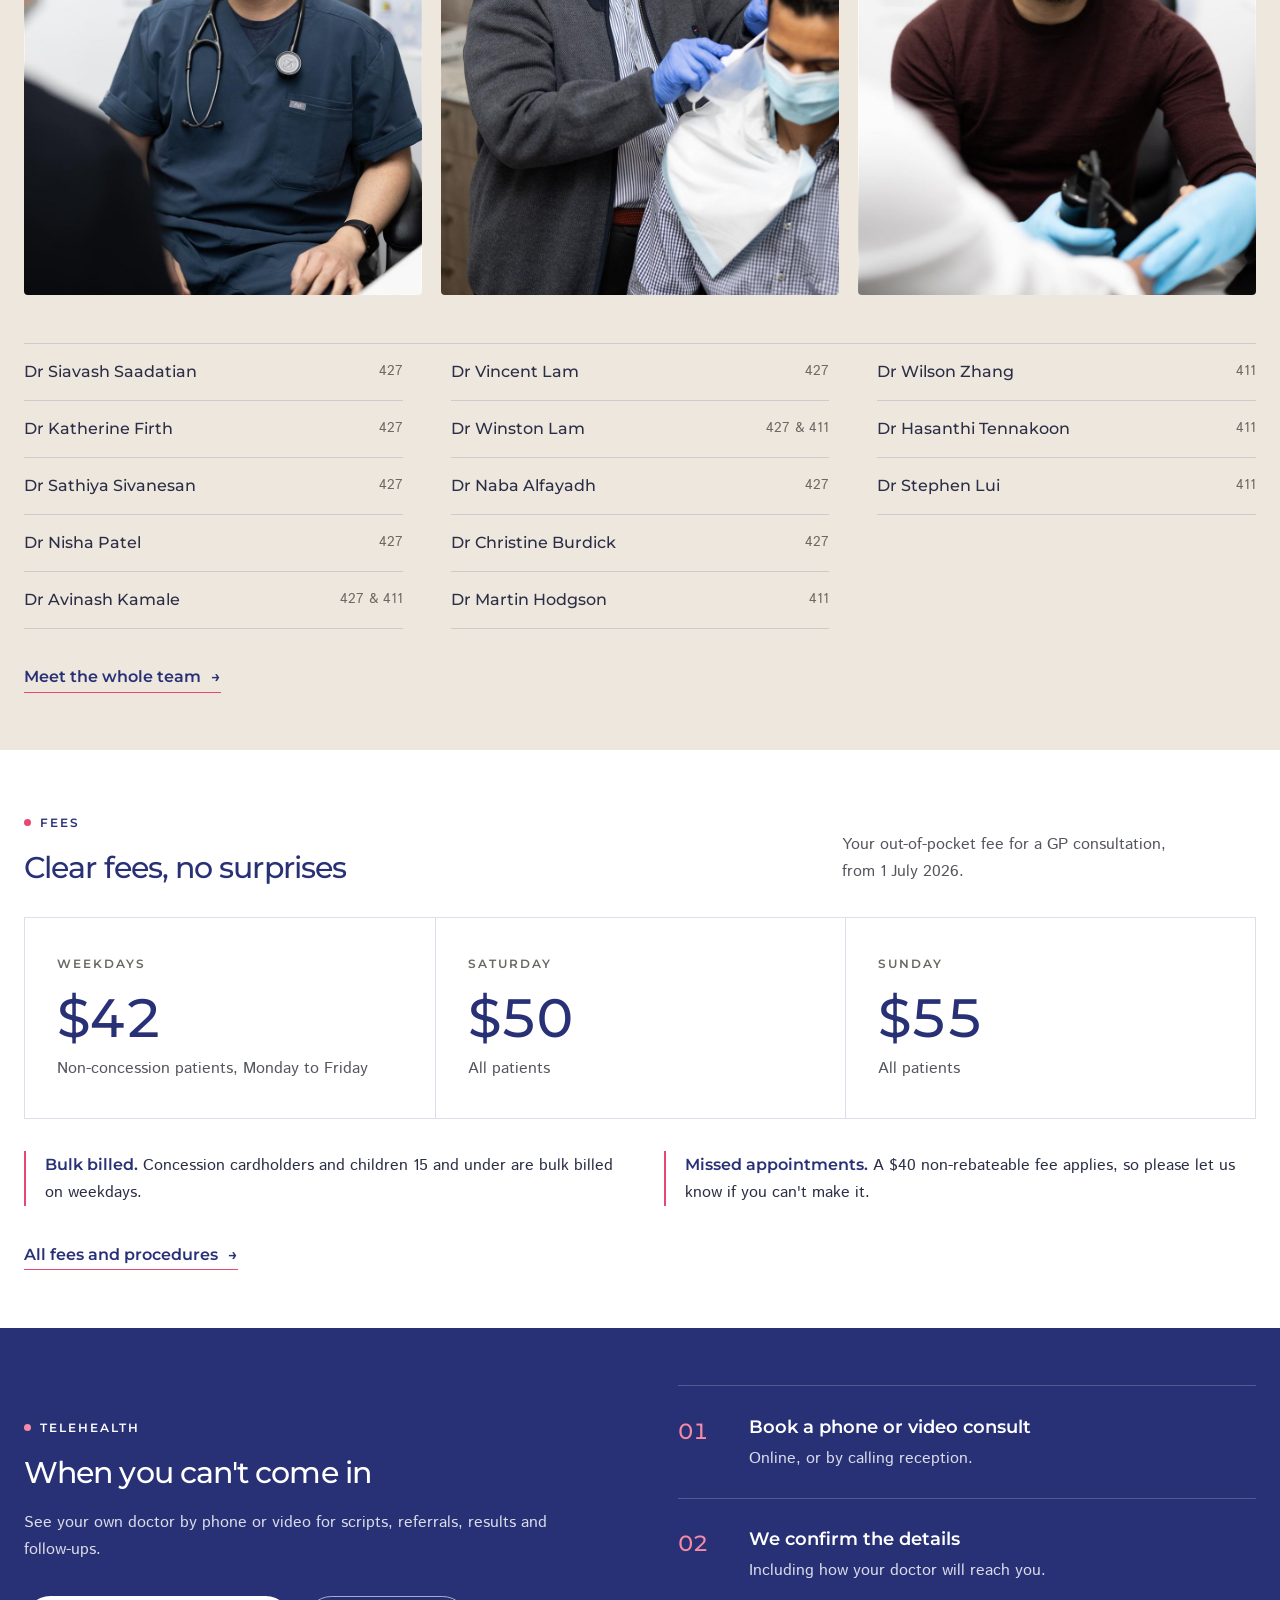
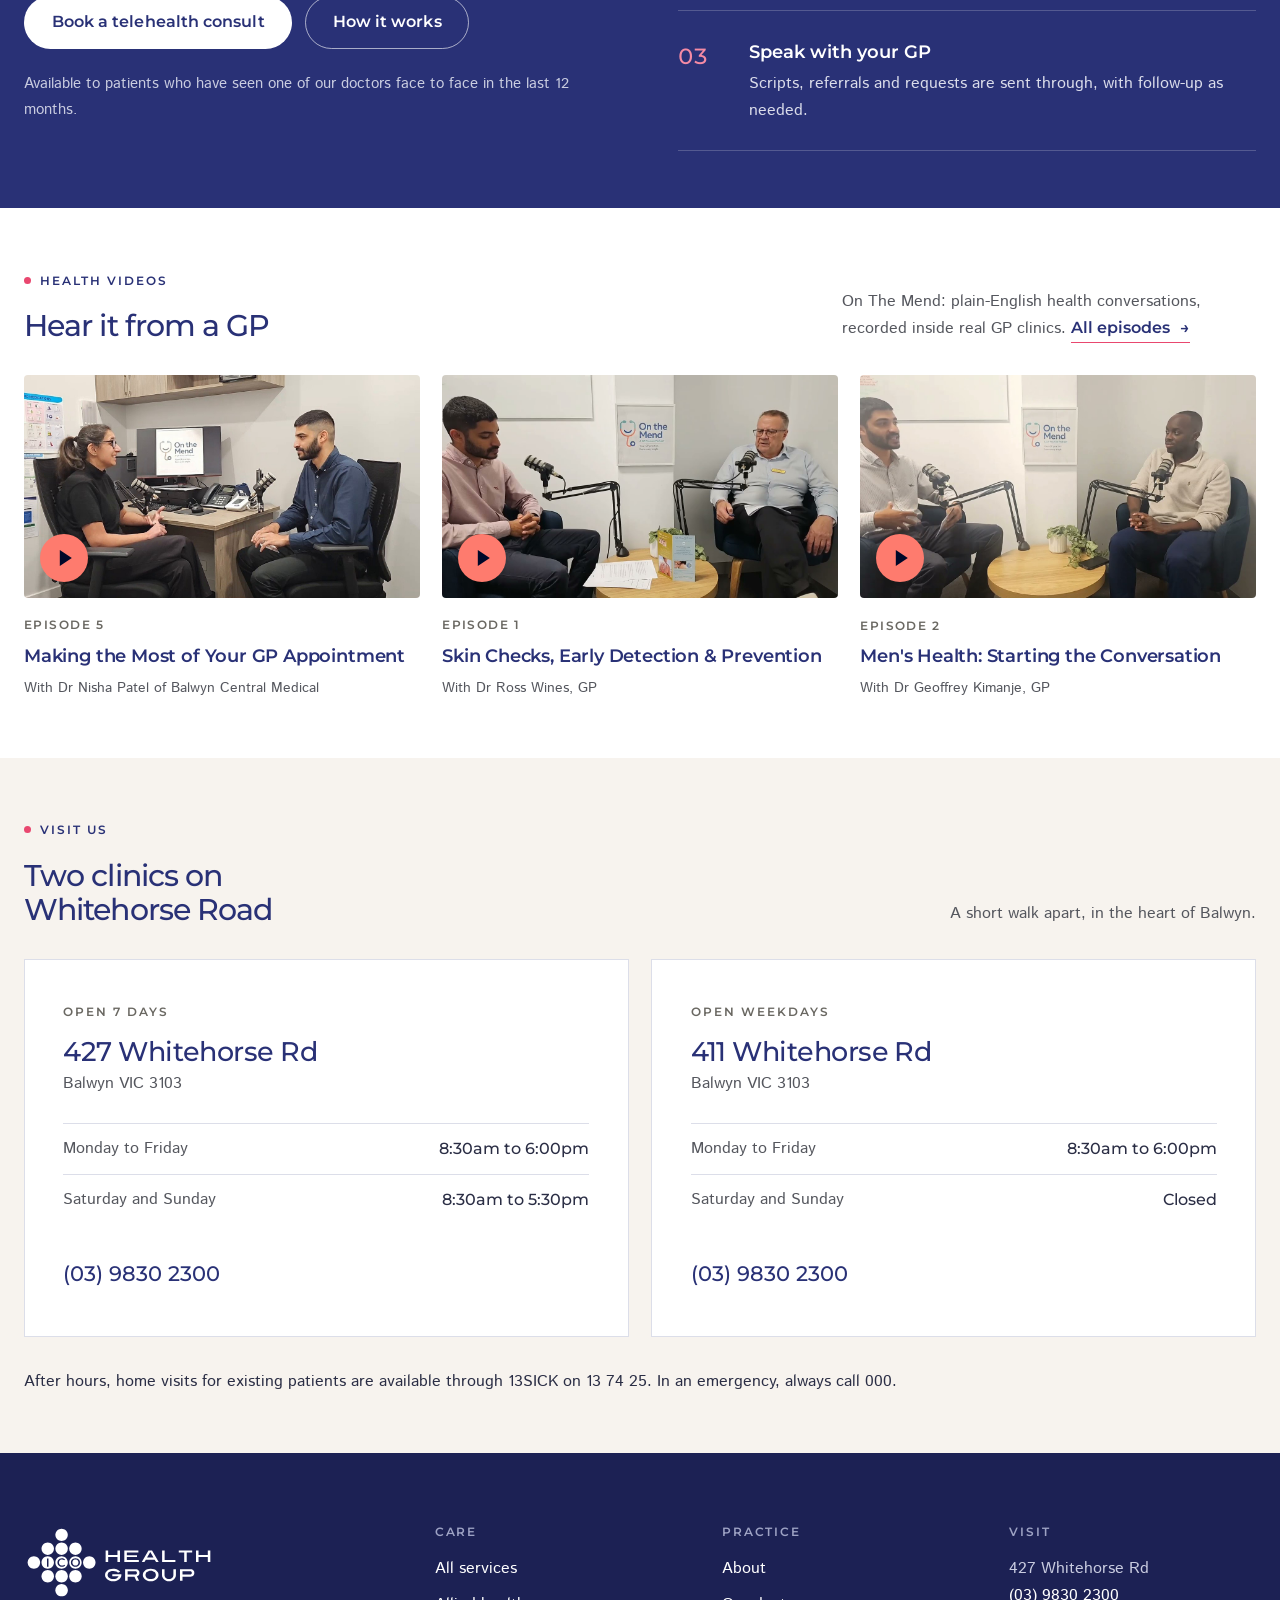
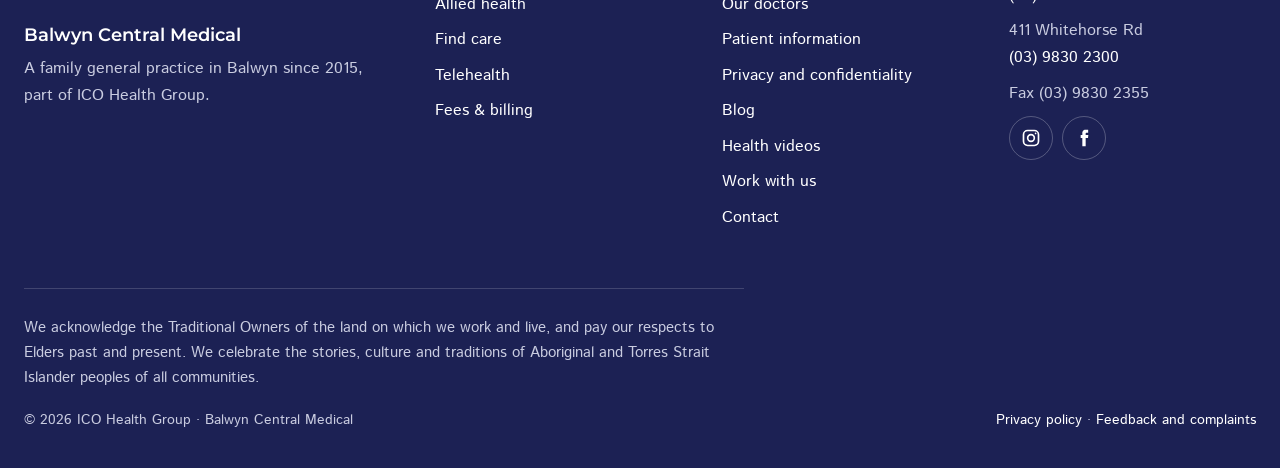
==== commit 590faca6: "Audit fixes: single phone line plus fax, 2-hour parking, tram stop, after-hours times, Box Hill Hosp" ====
--- a/index.html
+++ b/index.html
@@ -244,7 +244,7 @@
           <span class="status">Open weekdays</span>
           <h3>411 Whitehorse Rd</h3><p>Balwyn VIC 3103</p>
           <dl class="hours"><div><dt>Monday to Friday</dt><dd>8:30am to 6:00pm</dd></div><div><dt>Saturday and Sunday</dt><dd>Closed</dd></div></dl>
-          <a class="phone" href="tel:+61398302355">(03) 9830 2355</a>
+          <a class="phone" href="tel:+61398302300">(03) 9830 2300</a>
         </div>
       </div>
       <p class="after">After hours, home visits for existing patients are available through 13SICK on 13 74 25. In an emergency, always call 000.</p>
@@ -263,7 +263,7 @@
       </div>
       <div><h2>Care</h2><nav aria-label="Care"><a href="services.html">All services</a><a href="allied-health.html">Allied health</a><a href="find-care.html">Find care</a><a href="telehealth.html">Telehealth</a><a href="fees.html">Fees &amp; billing</a></nav></div>
       <div><h2>Practice</h2><nav aria-label="Practice"><a href="about.html">About</a><a href="doctors.html">Our doctors</a><a href="patient-information.html">Patient information</a><a href="privacy.html">Privacy and confidentiality</a><a href="blog.html">Blog</a><a href="https://onthemendgp.com.au/" target="_blank" rel="noopener">Health videos<span class="sr-only"> (opens in a new tab)</span></a><a href="careers.html">Work with us</a><a href="contact.html">Contact</a></nav></div>
-      <div><h2>Visit</h2><p>427 Whitehorse Rd<br><a href="tel:+61398302300">(03) 9830 2300</a></p><p>411 Whitehorse Rd<br><a href="tel:+61398302355">(03) 9830 2355</a></p><p class="social"><a href="https://www.instagram.com/balwyncentralmedical/" target="_blank" rel="noopener" aria-label="Balwyn Central Medical on Instagram (opens in a new tab)"><svg aria-hidden="true" focusable="false" width="20" height="20" viewBox="0 0 24 24" fill="none" stroke="currentColor" stroke-width="2"><rect x="3" y="3" width="18" height="18" rx="5"/><circle cx="12" cy="12" r="4"/><circle cx="17.5" cy="6.5" r="1" fill="currentColor" stroke="none"/></svg></a><a href="https://www.facebook.com/BalwynCentralMedical" target="_blank" rel="noopener" aria-label="Balwyn Central Medical on Facebook (opens in a new tab)"><svg aria-hidden="true" focusable="false" width="20" height="20" viewBox="0 0 24 24" fill="currentColor"><path d="M14 8.5V6.8c0-.8.5-1 .9-1H17V2.2L14 2.2c-3.3 0-4 2.4-4 4v2.3H8V12h2v10h4V12h2.8l.4-3.5H14z"/></svg></a></p></div>
+      <div><h2>Visit</h2><p>427 Whitehorse Rd<br><a href="tel:+61398302300">(03) 9830 2300</a></p><p>411 Whitehorse Rd<br><a href="tel:+61398302300">(03) 9830 2300</a></p><p>Fax (03) 9830 2355</p><p class="social"><a href="https://www.instagram.com/balwyncentralmedical/" target="_blank" rel="noopener" aria-label="Balwyn Central Medical on Instagram (opens in a new tab)"><svg aria-hidden="true" focusable="false" width="20" height="20" viewBox="0 0 24 24" fill="none" stroke="currentColor" stroke-width="2"><rect x="3" y="3" width="18" height="18" rx="5"/><circle cx="12" cy="12" r="4"/><circle cx="17.5" cy="6.5" r="1" fill="currentColor" stroke="none"/></svg></a><a href="https://www.facebook.com/BalwynCentralMedical" target="_blank" rel="noopener" aria-label="Balwyn Central Medical on Facebook (opens in a new tab)"><svg aria-hidden="true" focusable="false" width="20" height="20" viewBox="0 0 24 24" fill="currentColor"><path d="M14 8.5V6.8c0-.8.5-1 .9-1H17V2.2L14 2.2c-3.3 0-4 2.4-4 4v2.3H8V12h2v10h4V12h2.8l.4-3.5H14z"/></svg></a></p></div>
     </div>
     <p class="ack">We acknowledge the Traditional Owners of the land on which we work and live, and pay our respects to Elders past and present. We celebrate the stories, culture and traditions of Aboriginal and Torres Strait Islander peoples of all communities.</p>
     <div class="foot-bottom"><span>© 2026 ICO Health Group · Balwyn Central Medical</span><span><a href="privacy.html">Privacy policy</a> · <a href="patient-information.html#feedback">Feedback and complaints</a></span></div>
--- a/site.css
+++ b/site.css
@@ -15,10 +15,10 @@
 }
 *{box-sizing:border-box}
 html{scroll-behavior:smooth}
-body{margin:0;background:var(--linen);color:var(--copy);font-family:"Istok Web",system-ui,sans-serif;font-size:17px;line-height:1.7;-webkit-font-smoothing:antialiased;overflow-x:hidden}
+body{margin:0;background:var(--linen);color:var(--copy);font-family:"Istok Web",system-ui,sans-serif;font-size:16px;line-height:1.7;-webkit-font-smoothing:antialiased;overflow-x:hidden}
 h1,h2,h3{font-family:"Montserrat",system-ui,sans-serif;color:var(--navy);margin:0;font-weight:500;letter-spacing:-.02em;line-height:1.12;text-wrap:balance}
-h1{font-size:clamp(2.5rem,5.2vw,4.4rem);letter-spacing:-.035em;line-height:1.04}
-h2{font-size:clamp(1.9rem,3.4vw,2.9rem);letter-spacing:-.03em}
+h1{font-size:clamp(2.5rem,3.6vw,3rem);letter-spacing:-.035em;line-height:1.04}
+h2{font-size:clamp(1.9rem,2.2vw,2rem);letter-spacing:-.03em}
 h3{font-size:1.2rem;font-weight:600;letter-spacing:-.01em}
 p{margin:0;text-wrap:pretty}
 a{color:inherit}
@@ -103,11 +103,11 @@
 .mobile-menu :focus-visible{outline-offset:2px}
 
 /* hero: split, photo bleeds to the right edge */
-.hero{display:grid;grid-template-columns:minmax(0,1fr) minmax(0,1fr);min-height:min(760px,calc(100vh - 128px))}
-.hero-copy{display:flex;flex-direction:column;justify-content:center;padding:clamp(3rem,6vw,6rem) clamp(1.5rem,5vw,5rem) clamp(3rem,6vw,6rem) max(24px,calc((100vw - 1240px)/2))}
-.hero h1{margin:1.4rem 0 1.5rem;max-width:12ch}
-.hero .lede{font-size:1.2rem;max-width:40ch;color:var(--copy)}
-.hero-actions{display:flex;gap:.8rem;flex-wrap:wrap;margin:2.2rem 0 2rem}
+.hero{display:grid;grid-template-columns:minmax(0,1fr) minmax(0,1fr);min-height:min(560px,calc(100vh - 270px))}
+.hero-copy{display:flex;flex-direction:column;justify-content:center;padding:clamp(2.2rem,3vw,2.6rem) clamp(1.5rem,5vw,5rem) clamp(2.2rem,3vw,2.6rem) max(24px,calc((100vw - 1240px)/2))}
+.hero h1{margin:1.1rem 0 1.2rem;max-width:14ch}
+.hero .lede{font-size:1.1rem;max-width:44ch;color:var(--copy)}
+.hero-actions{display:flex;gap:.8rem;flex-wrap:wrap;margin:1.8rem 0 1.6rem}
 .hero-note{display:flex;gap:.8rem;align-items:flex-start;padding-top:1.4rem;border-top:1px solid var(--rule);max-width:44ch;font-size:.98rem;color:var(--ink)}
 .hero-note b{font-family:"Montserrat";font-weight:600;color:var(--navy)}
 .hero-photo{position:relative;overflow:hidden;border-bottom-left-radius:180px}
@@ -116,21 +116,21 @@
 /* facts row */
 .facts{border-top:1px solid var(--rule);border-bottom:1px solid var(--rule);background:var(--linen)}
 .facts .wrap{display:grid;grid-template-columns:repeat(4,1fr)}
-.fact{padding:2rem 1.5rem;border-left:1px solid var(--rule)}
+.fact{padding:1.2rem 1.5rem;border-left:1px solid var(--rule)}
 .fact:first-child{border-left:0;padding-left:0}
-.fact .n{font-family:"Montserrat";font-size:2.2rem;font-weight:500;color:var(--navy);letter-spacing:-.03em;line-height:1;font-variant-numeric:tabular-nums}
-.fact .l{margin-top:.5rem;font-size:.95rem;color:var(--copy)}
+.fact .n{font-family:"Montserrat";font-size:1.7rem;font-weight:500;color:var(--navy);letter-spacing:-.03em;line-height:1;font-variant-numeric:tabular-nums}
+.fact .l{margin-top:.45rem;font-size:.9rem;line-height:1.5;color:var(--copy)}
 
 /* sections */
-.section{padding:clamp(4.5rem,9vw,8rem) 0}
+.section{padding:clamp(3.5rem,4.5vw,4rem) 0}
 .section.paper{background:var(--paper)}
 .section.sand{background:var(--sand)}
 .intro{display:grid;grid-template-columns:.8fr 1.2fr;gap:clamp(2rem,6vw,6rem);align-items:start}
-.intro .statement{font-family:"Montserrat";font-weight:500;font-size:clamp(1.6rem,2.8vw,2.3rem);line-height:1.3;letter-spacing:-.02em;color:var(--navy)}
+.intro .statement{font-family:"Montserrat";font-weight:500;font-size:clamp(1.4rem,2vw,1.6rem);line-height:1.35;letter-spacing:-.02em;color:var(--navy)}
 .intro .statement em{font-style:normal;color:var(--pink-text)}
 .intro .body p+p{margin-top:1rem}
 .intro .body{max-width:56ch}
-.sec-head{display:flex;justify-content:space-between;align-items:flex-end;gap:2rem;margin-bottom:3rem;flex-wrap:wrap}
+.sec-head{display:flex;justify-content:space-between;align-items:flex-end;gap:2rem;margin-bottom:2rem;flex-wrap:wrap}
 .sec-head h2{margin-top:1rem;max-width:18ch}
 .sec-head p{max-width:46ch}
 
@@ -316,13 +316,13 @@
    ============================================================ */
 
 /* interior page header */
-.page-head{padding:clamp(3rem,7vw,6rem) 0 clamp(2.5rem,5vw,4rem);border-bottom:1px solid var(--rule)}
+.page-head{padding:clamp(2.5rem,5vw,4rem) 0 clamp(2rem,4vw,3rem);border-bottom:1px solid var(--rule)}
 .page-head .crumbs{font-family:"Montserrat";font-size:.85rem;color:var(--muted);margin-bottom:1.6rem}
 .page-head .crumbs a{color:var(--muted);text-decoration:none;display:inline-block;padding:.6rem 0}
 .page-head .crumbs a:hover{color:var(--pink-text);text-decoration:underline}
 .page-head .crumbs .sep{margin:0 .5rem;opacity:.6}
 .page-head h1{margin:1.1rem 0 1.2rem;max-width:16ch}
-.page-head .lede{font-size:1.2rem;max-width:52ch}
+.page-head .lede{font-size:1.1rem;max-width:52ch}
 .page-head .actions{display:flex;gap:.8rem;flex-wrap:wrap;margin-top:2rem}
 .page-head.split .wrap{display:grid;grid-template-columns:1.1fr .9fr;gap:clamp(2rem,6vw,5rem);align-items:end}
 .page-head.split img{width:100%;aspect-ratio:4/3;object-fit:cover;border-radius:var(--r)}
@@ -332,7 +332,7 @@
 .prose p+p{margin-top:1rem}
 .prose h2{margin:0 0 1.2rem}
 .prose h3{margin:2rem 0 .6rem}
-.lead-statement{font-family:"Montserrat";font-weight:500;font-size:clamp(1.5rem,2.6vw,2.1rem);line-height:1.3;letter-spacing:-.02em;color:var(--navy);max-width:28ch}
+.lead-statement{font-family:"Montserrat";font-weight:500;font-size:clamp(1.35rem,1.8vw,1.55rem);line-height:1.35;letter-spacing:-.02em;color:var(--navy);max-width:30ch}
 .two-col{display:grid;grid-template-columns:.8fr 1.2fr;gap:clamp(2rem,6vw,6rem);align-items:start}
 
 /* quiet notice */
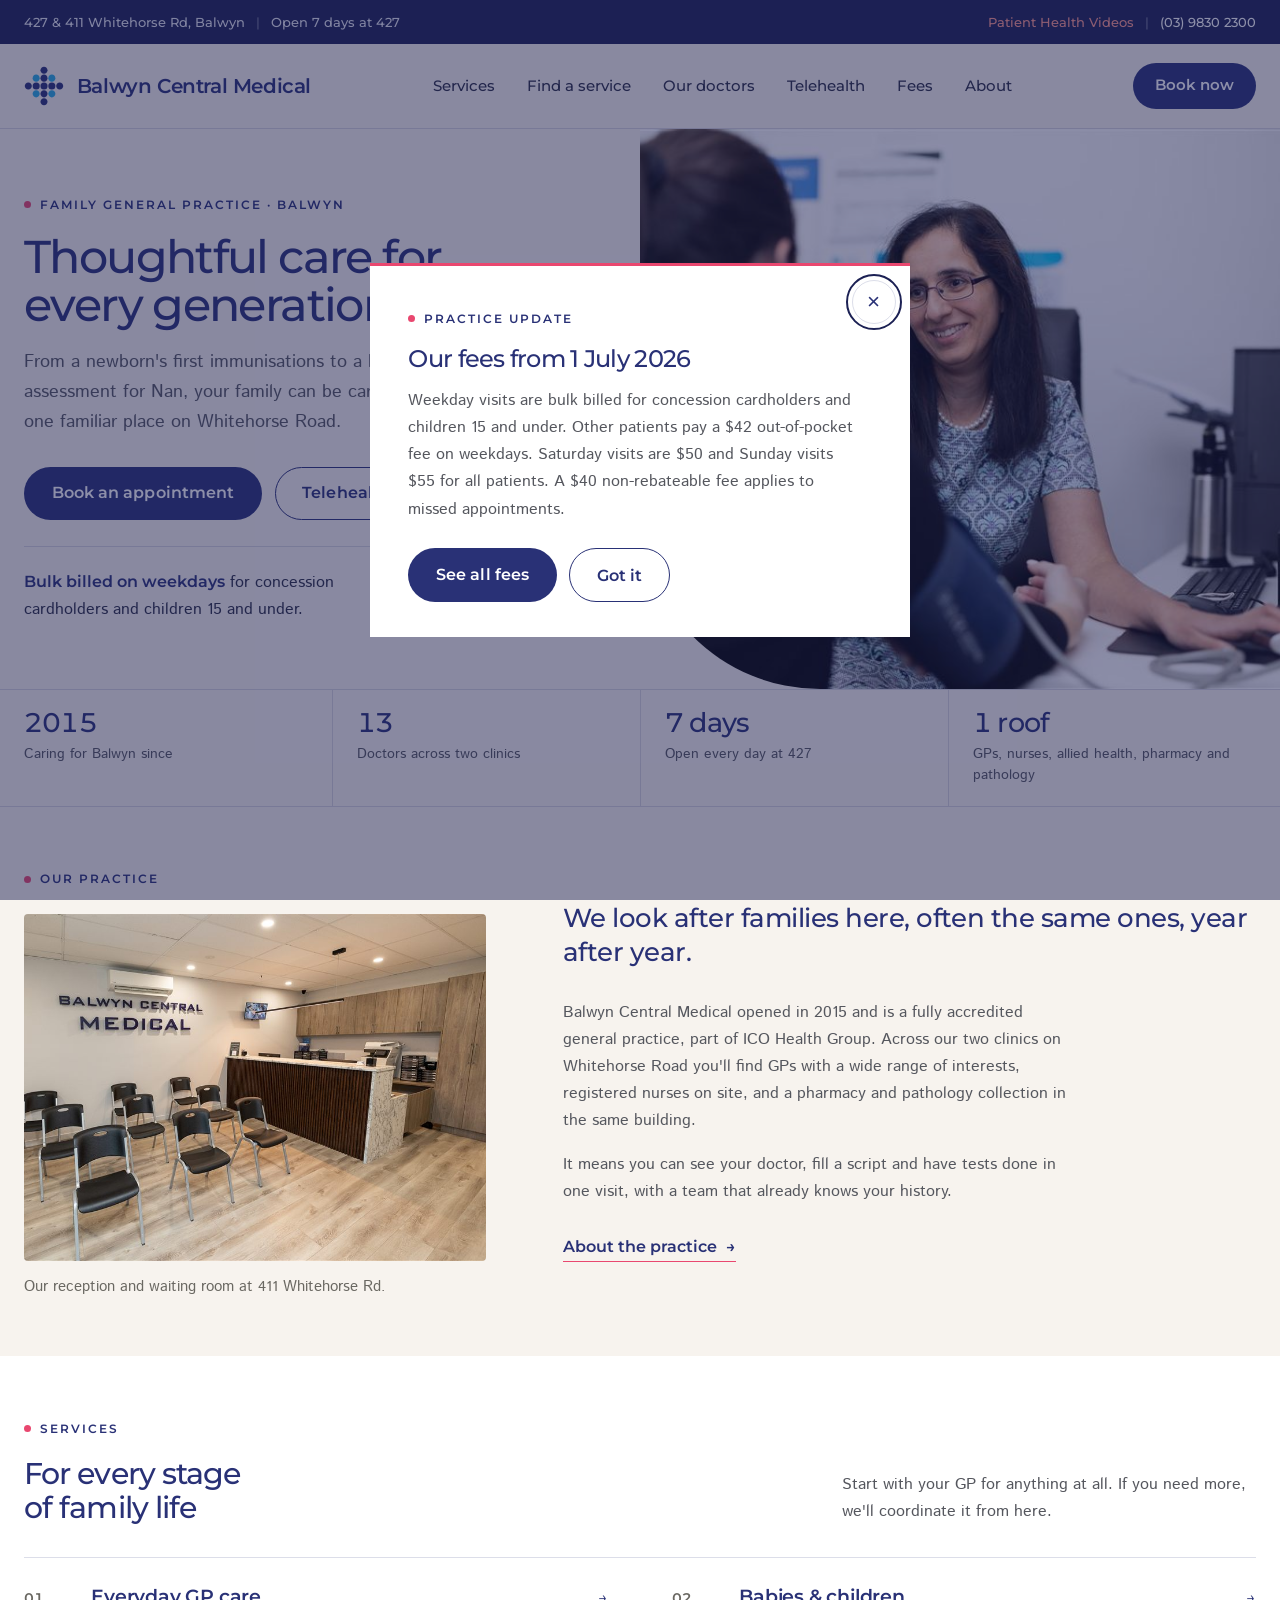
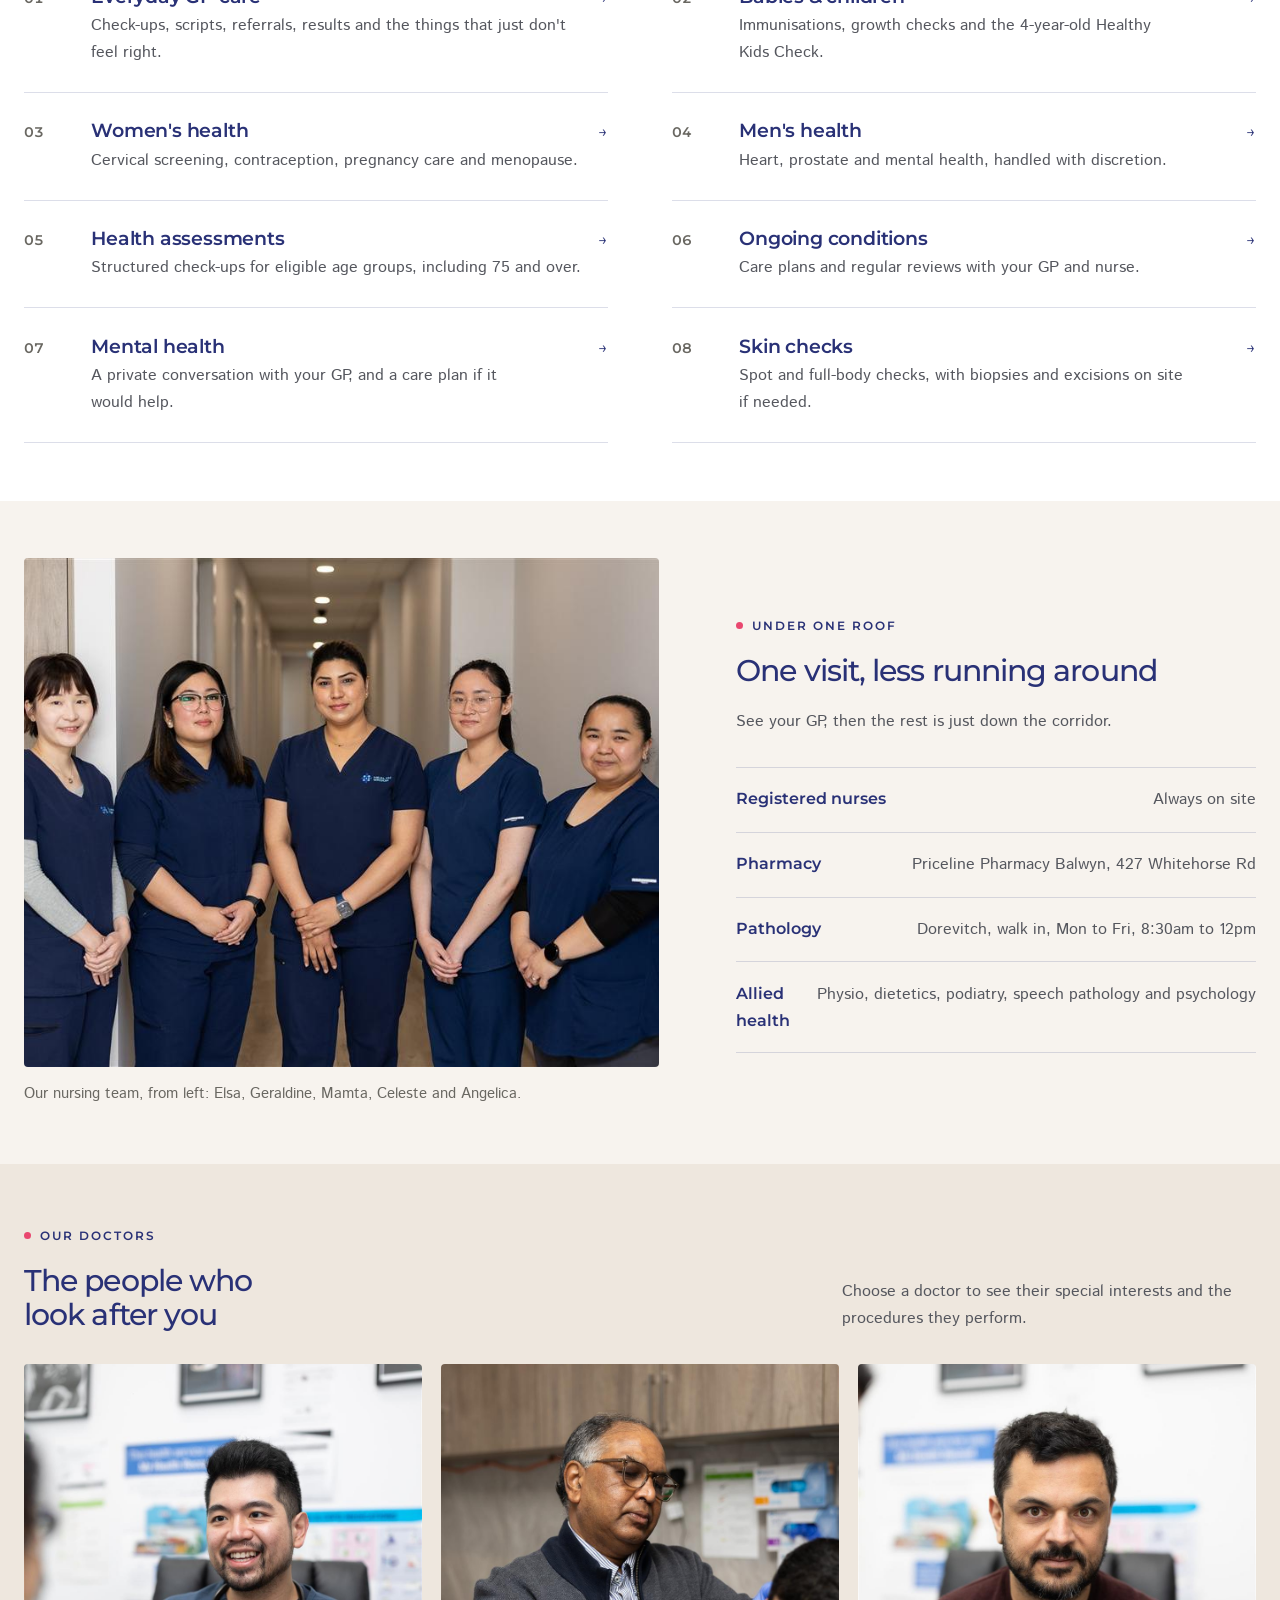
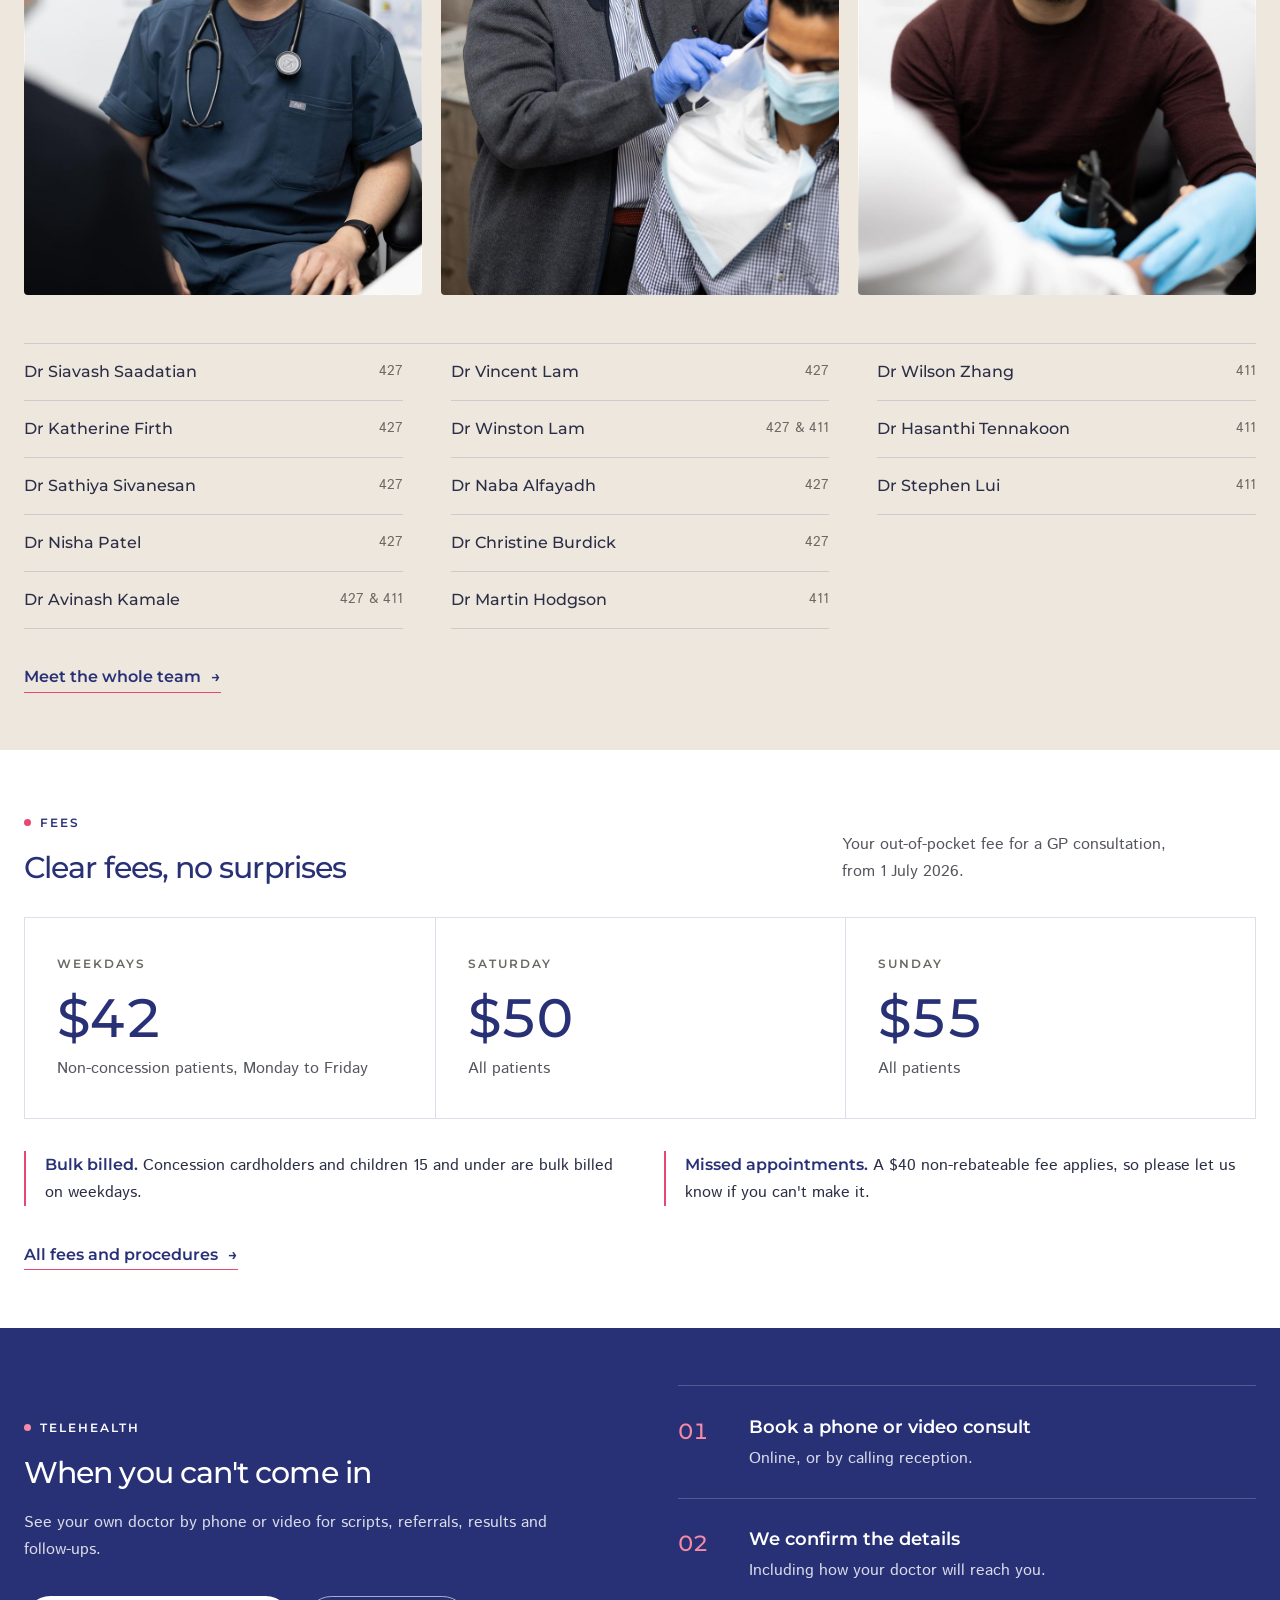
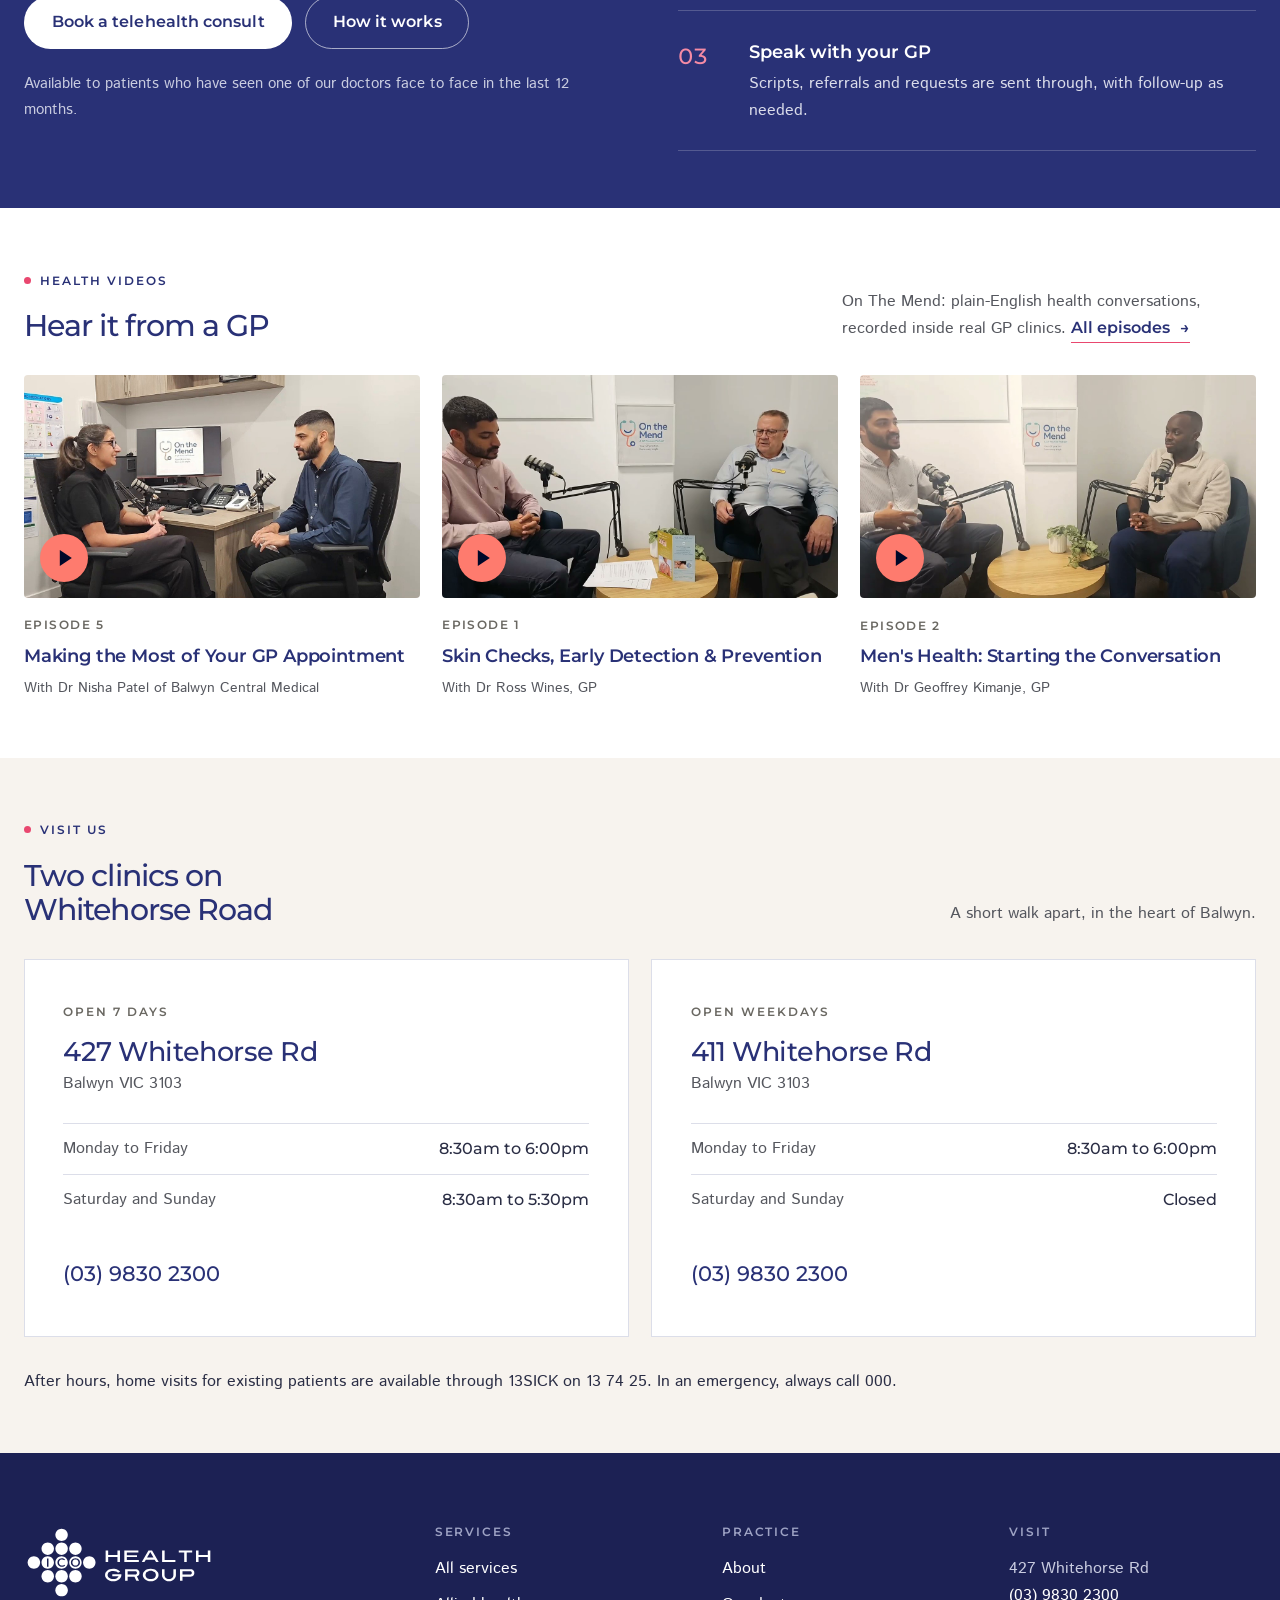
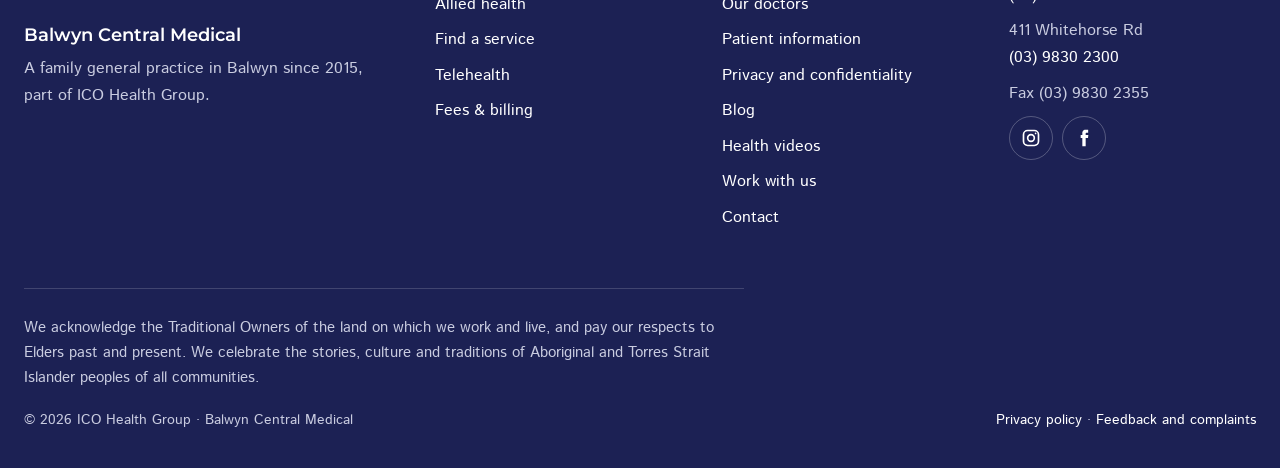
==== commit 28de5e2f: "Services naming, word-based search with fee filtering, procedure detail headings and durations, prac" ====
--- a/index.html
+++ b/index.html
@@ -30,15 +30,15 @@
       <span class="practice">Balwyn Central Medical</span>
     </a>
     <ul class="nav-links">
-      <li class="has-drop"><a href="services.html">Care</a>
+      <li class="has-drop"><a href="services.html">Services</a>
         <div class="drop"><div class="drop-col"><span class="drop-label">For your family</span><a href="services.html#gp">Everyday GP care</a><a href="services.html#svc-child">Babies &amp; children</a><a href="services.html#svc-womens">Women's health</a><a href="services.html#svc-mens">Men's health</a><a href="services.html#svc-health-assessment">Health assessments</a><a href="services.html#svc-chronic">Ongoing conditions</a><a href="services.html#svc-mental-health">Mental health</a><a href="services.html#skin">Skin checks</a></div>
         <div class="drop-col"><span class="drop-label">Under one roof</span><a href="services.html#nursing">Nursing</a><a href="services.html#pharmacy">Pharmacy</a><a href="services.html#pathology">Pathology</a><a href="allied-health.html">Allied health &amp; specialists</a><a href="services.html#procedures">Minor procedures</a><a href="services.html#afterhours">After hours</a></div></div></li>
-      <li><a href="find-care.html">Find care</a></li>
+      <li><a href="find-care.html">Find a service</a></li>
       <li><a href="doctors.html">Our doctors</a></li>
       <li><a href="telehealth.html">Telehealth</a></li>
       <li><a href="fees.html">Fees</a></li>
       <li class="has-drop"><a href="about.html">About</a>
-        <div class="drop small"><a href="about.html">About the practice</a><a href="patient-information.html">Patient information</a><a href="blog.html">Blog</a><a href="https://onthemendgp.com.au/" target="_blank" rel="noopener">Health videos<span class="sr-only"> (opens in a new tab)</span></a><a href="careers.html">Work with us</a><a href="contact.html">Contact</a></div></li>
+        <div class="drop small"><a href="about.html">About the practice</a><a href="patient-information.html">Patient information</a><a href="about.html#news">Practice news</a><a href="blog.html">Blog</a><a href="https://onthemendgp.com.au/" target="_blank" rel="noopener">Health videos<span class="sr-only"> (opens in a new tab)</span></a><a href="careers.html">Work with us</a><a href="contact.html">Contact</a></div></li>
     </ul>
     <div class="nav-cta">
       <a class="btn btn-primary" href="https://balwyncentralmedical.com.au/balwyn-central-medical-booking/">Book now</a>
@@ -52,8 +52,8 @@
   <button class="mm-close" type="button" aria-label="Close menu">&times;</button>
   <nav>
     <a href="index.html" aria-current="page">Home</a>
-    <div class="mm-group"><button type="button" aria-expanded="false">Care<span aria-hidden="true">+</span></button><div class="mm-sub"><span class="mm-label">For your family</span><a href="services.html#gp">Everyday GP care</a><a href="services.html#svc-child">Babies &amp; children</a><a href="services.html#svc-womens">Women's health</a><a href="services.html#svc-mens">Men's health</a><a href="services.html#svc-health-assessment">Health assessments</a><a href="services.html#svc-chronic">Ongoing conditions</a><a href="services.html#svc-mental-health">Mental health</a><a href="services.html#skin">Skin checks</a><span class="mm-label">Under one roof</span><a href="services.html#nursing">Nursing</a><a href="services.html#pharmacy">Pharmacy</a><a href="services.html#pathology">Pathology</a><a href="allied-health.html">Allied health &amp; specialists</a><a href="services.html#procedures">Minor procedures</a><a href="services.html#afterhours">After hours</a></div></div>
-    <a href="find-care.html">Find care</a>
+    <div class="mm-group"><button type="button" aria-expanded="false">Services<span aria-hidden="true">+</span></button><div class="mm-sub"><span class="mm-label">For your family</span><a href="services.html#gp">Everyday GP care</a><a href="services.html#svc-child">Babies &amp; children</a><a href="services.html#svc-womens">Women's health</a><a href="services.html#svc-mens">Men's health</a><a href="services.html#svc-health-assessment">Health assessments</a><a href="services.html#svc-chronic">Ongoing conditions</a><a href="services.html#svc-mental-health">Mental health</a><a href="services.html#skin">Skin checks</a><span class="mm-label">Under one roof</span><a href="services.html#nursing">Nursing</a><a href="services.html#pharmacy">Pharmacy</a><a href="services.html#pathology">Pathology</a><a href="allied-health.html">Allied health &amp; specialists</a><a href="services.html#procedures">Minor procedures</a><a href="services.html#afterhours">After hours</a></div></div>
+    <a href="find-care.html">Find a service</a>
     <a href="doctors.html">Our doctors</a>
     <a href="telehealth.html">Telehealth</a>
     <a href="fees.html">Fees</a>
@@ -120,7 +120,7 @@
   <section class="section paper">
     <div class="wrap">
       <div class="sec-head reveal">
-        <div><span class="eyebrow">Care</span><h2>For every stage of family life</h2></div>
+        <div><span class="eyebrow">Services</span><h2>For every stage of family life</h2></div>
         <p>Start with your GP for anything at all. If you need more, we'll coordinate it from here.</p>
       </div>
       <div class="care">
@@ -261,7 +261,7 @@
         <p class="practice">Balwyn Central Medical</p>
         <p>A family general practice in Balwyn since 2015, part of ICO Health Group.</p>
       </div>
-      <div><h2>Care</h2><nav aria-label="Care"><a href="services.html">All services</a><a href="allied-health.html">Allied health</a><a href="find-care.html">Find care</a><a href="telehealth.html">Telehealth</a><a href="fees.html">Fees &amp; billing</a></nav></div>
+      <div><h2>Services</h2><nav aria-label="Services"><a href="services.html">All services</a><a href="allied-health.html">Allied health</a><a href="find-care.html">Find a service</a><a href="telehealth.html">Telehealth</a><a href="fees.html">Fees &amp; billing</a></nav></div>
       <div><h2>Practice</h2><nav aria-label="Practice"><a href="about.html">About</a><a href="doctors.html">Our doctors</a><a href="patient-information.html">Patient information</a><a href="privacy.html">Privacy and confidentiality</a><a href="blog.html">Blog</a><a href="https://onthemendgp.com.au/" target="_blank" rel="noopener">Health videos<span class="sr-only"> (opens in a new tab)</span></a><a href="careers.html">Work with us</a><a href="contact.html">Contact</a></nav></div>
       <div><h2>Visit</h2><p>427 Whitehorse Rd<br><a href="tel:+61398302300">(03) 9830 2300</a></p><p>411 Whitehorse Rd<br><a href="tel:+61398302300">(03) 9830 2300</a></p><p>Fax (03) 9830 2355</p><p class="social"><a href="https://www.instagram.com/balwyncentralmedical/" target="_blank" rel="noopener" aria-label="Balwyn Central Medical on Instagram (opens in a new tab)"><svg aria-hidden="true" focusable="false" width="20" height="20" viewBox="0 0 24 24" fill="none" stroke="currentColor" stroke-width="2"><rect x="3" y="3" width="18" height="18" rx="5"/><circle cx="12" cy="12" r="4"/><circle cx="17.5" cy="6.5" r="1" fill="currentColor" stroke="none"/></svg></a><a href="https://www.facebook.com/BalwynCentralMedical" target="_blank" rel="noopener" aria-label="Balwyn Central Medical on Facebook (opens in a new tab)"><svg aria-hidden="true" focusable="false" width="20" height="20" viewBox="0 0 24 24" fill="currentColor"><path d="M14 8.5V6.8c0-.8.5-1 .9-1H17V2.2L14 2.2c-3.3 0-4 2.4-4 4v2.3H8V12h2v10h4V12h2.8l.4-3.5H14z"/></svg></a></p></div>
     </div>
--- a/site.css
+++ b/site.css
@@ -638,3 +638,11 @@
 .intro-media img{width:100%;aspect-ratio:4/3;object-fit:cover;object-position:50% 30%;border-radius:var(--r)}
 .intro-media figcaption{margin-top:.8rem;font-size:.92rem;color:var(--muted)}
 @media(max-width:900px){.intro{align-items:start}}
+
+/* practice news (about page) */
+.news-list{display:grid;grid-template-columns:repeat(2,1fr);gap:1.4rem}
+.news-item{display:flex;flex-direction:column;gap:1rem;background:var(--linen);border:1px solid var(--rule);padding:clamp(1.4rem,3vw,2rem)}
+.news-item img{width:100%;aspect-ratio:3/2;object-fit:cover;border-radius:var(--r)}
+.news-item .k{font-family:"Montserrat";font-size:.75rem;font-weight:600;letter-spacing:.12em;text-transform:uppercase;color:var(--pink-text)}
+.news-item h3{font-size:1.2rem;line-height:1.3;margin:.5rem 0 .6rem}
+@media(max-width:800px){.news-list{grid-template-columns:1fr}}
